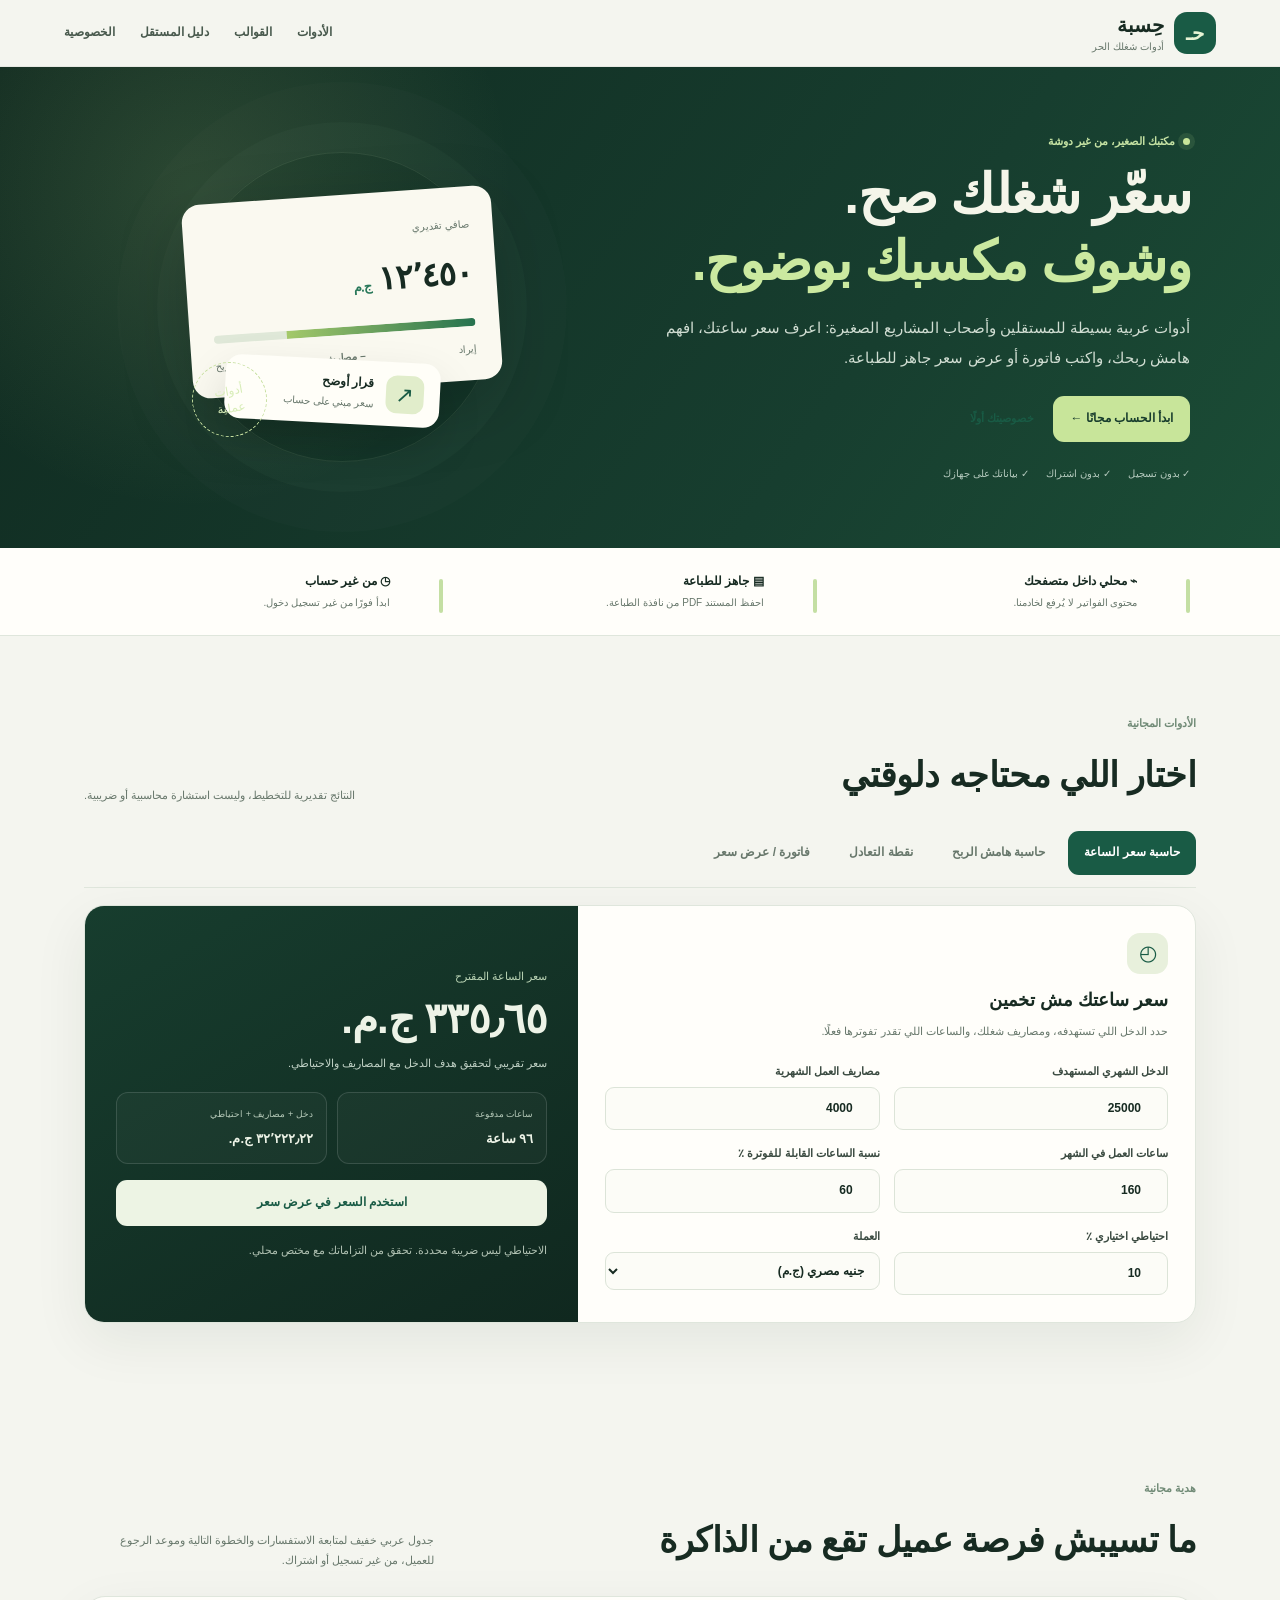
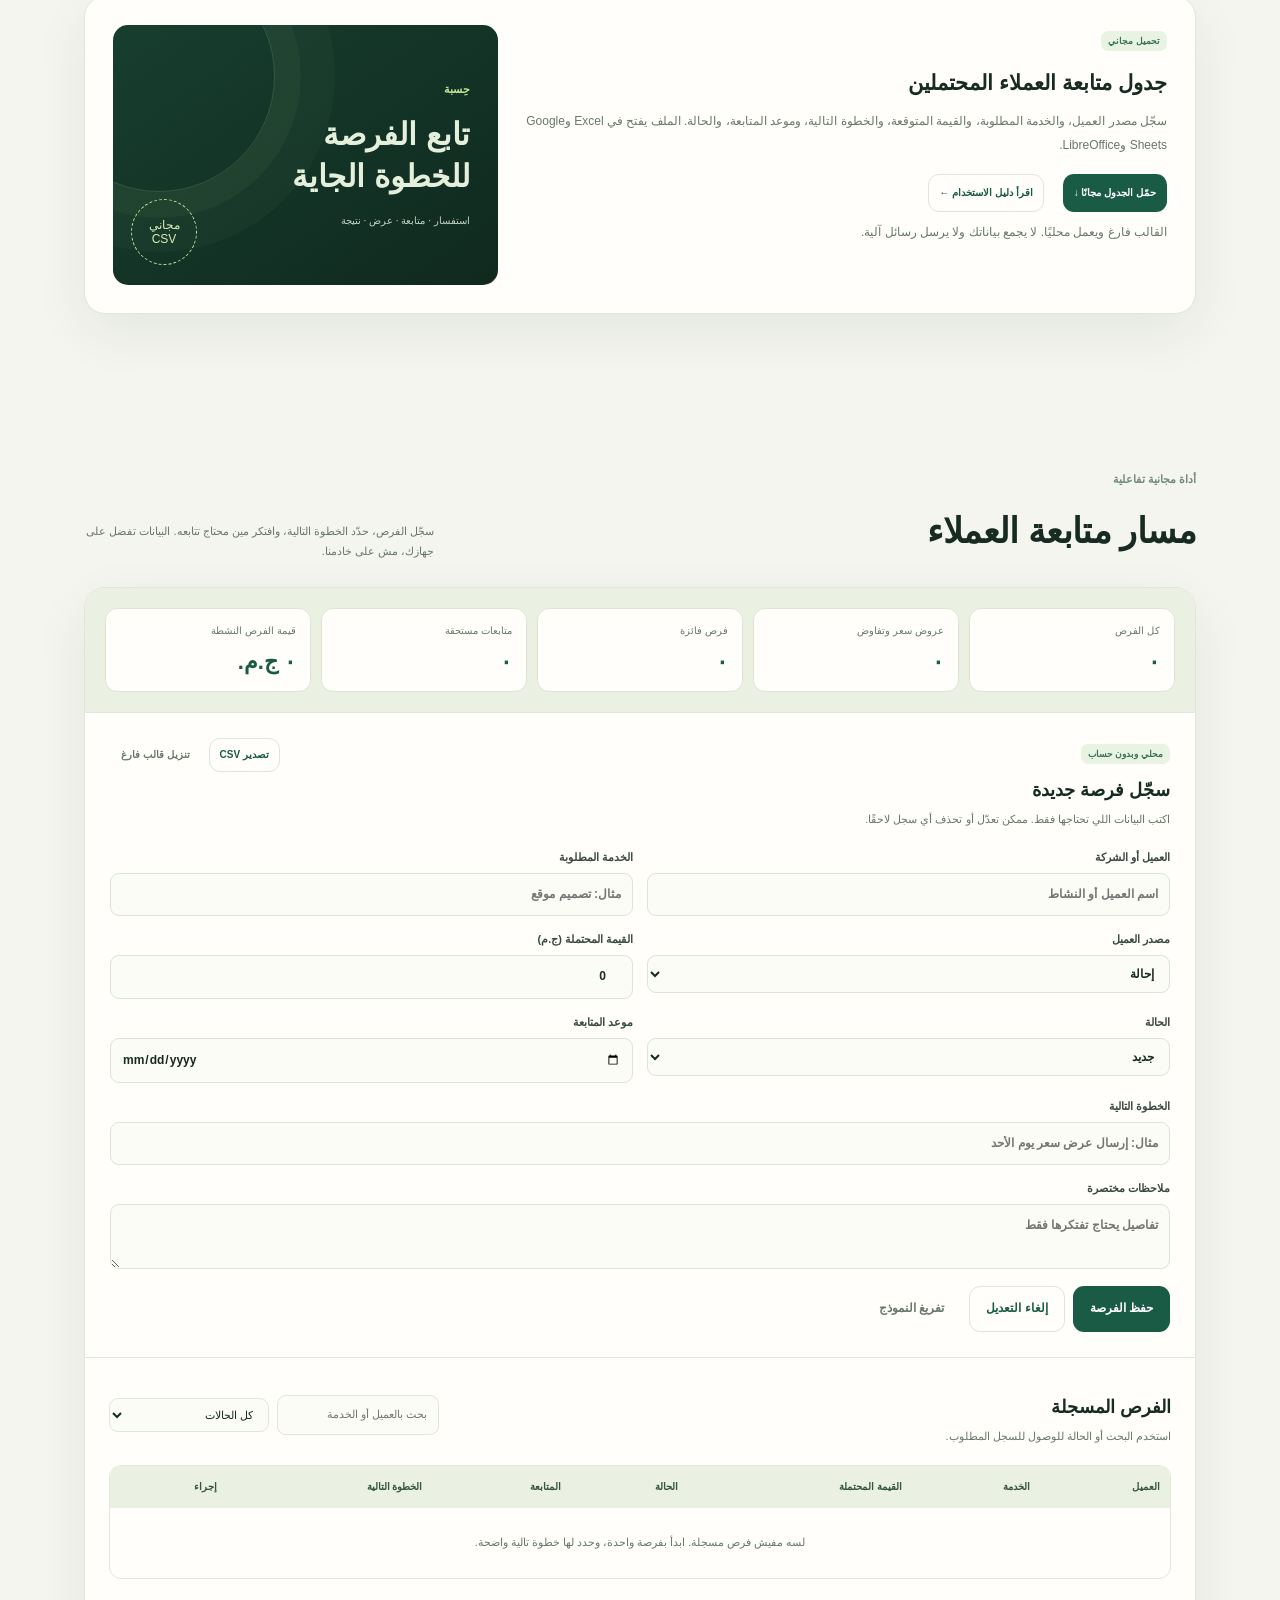
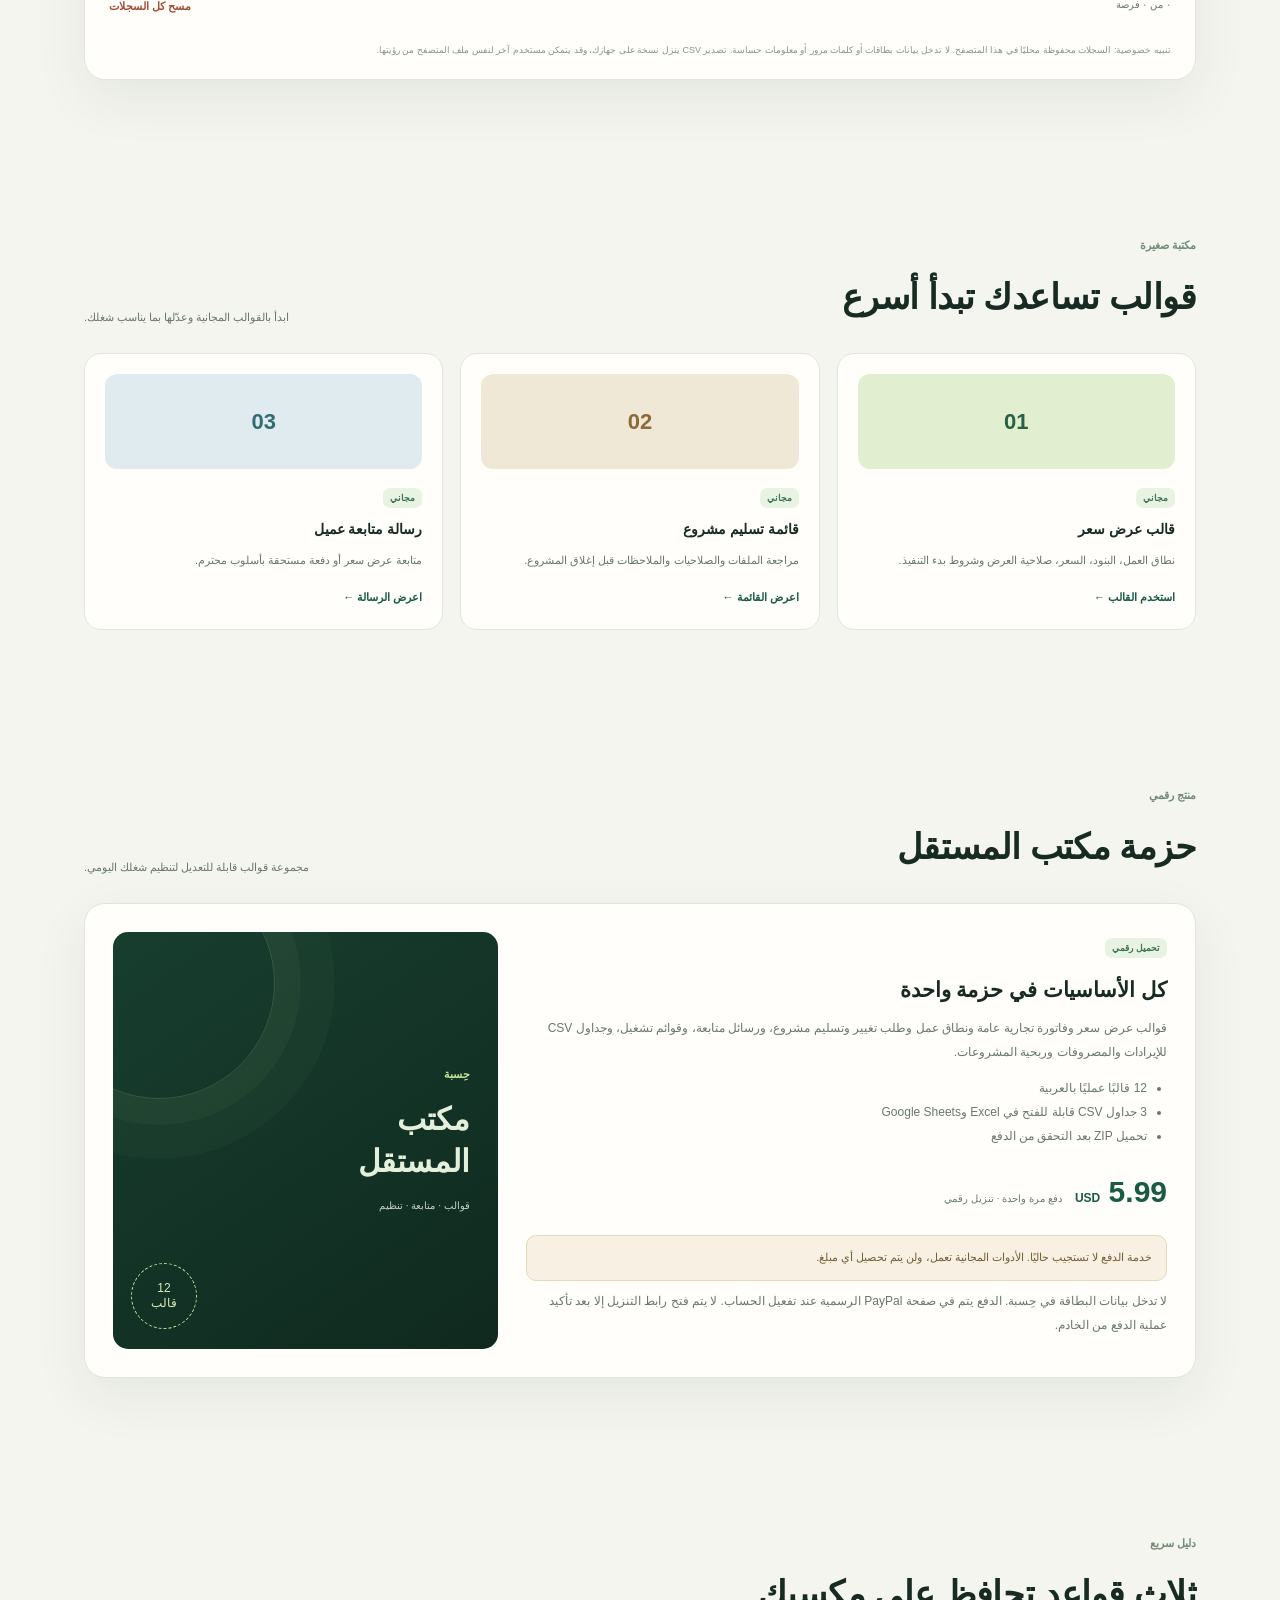
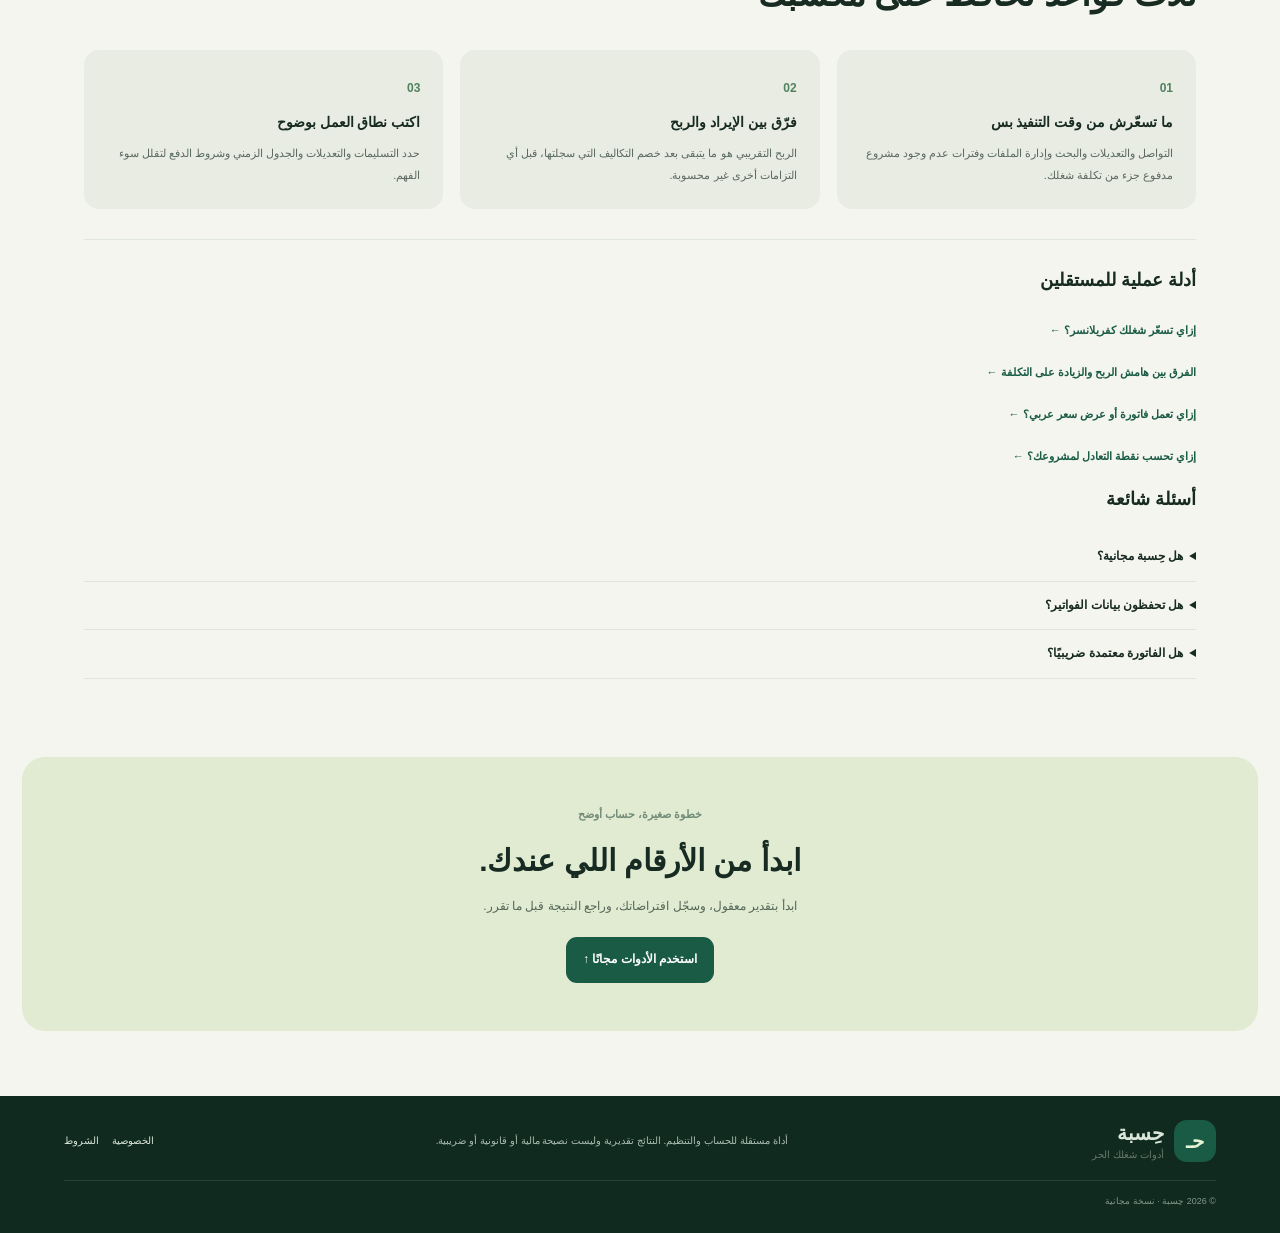
==== hesba/index.html @ 36a9d01b "Add visible cancel control for local lead tracker clear confirmation" ====
<!doctype html>
<html lang="ar" dir="rtl">
<head>
<meta charset="utf-8"><meta name="viewport" content="width=device-width,initial-scale=1">
<meta name="theme-color" content="#123b2c">
<title>حِسبة | أدوات مجانية للمستقلين وأصحاب المشاريع</title>
<meta name="description" content="احسب سعر ساعتك وهامش ربحك، وأنشئ فاتورة أو عرض سعر عربيًا قابلًا للطباعة PDF. أدوات مجانية تعمل داخل متصفحك.">
<meta name="keywords" content="حاسبة سعر المستقل, حساب سعر الساعة, إنشاء فاتورة عربية, نموذج عرض سعر, حساب هامش الربح, أدوات فريلانسر">
<link rel="canonical" href="https://hesba-income-tools.onrender.com/">
<link rel="stylesheet" href="style.css"><link rel="manifest" href="manifest.webmanifest">
<meta property="og:type" content="website"><meta property="og:title" content="حِسبة | أدوات المستقل الذكي">
<meta property="og:description" content="سعّر شغلك بوعي، احسب مكسبك، واطبع فاتورة عربية. مجانًا.">
<script type="application/ld+json">{"@context":"https://schema.org","@type":"WebApplication","name":"حِسبة","applicationCategory":"BusinessApplication","operatingSystem":"Any","inLanguage":"ar","offers":{"@type":"Offer","price":"0","priceCurrency":"EGP"}}</script>
</head>
<body>
<header class="bar"><a class="brand" href="#home"><span class="logo">حـ</span><span>حِسبة<small>أدوات شغلك الحر</small></span></a><nav><a href="#tools">الأدوات</a><a href="#templates">القوالب</a><a href="#guide">دليل المستقل</a><a href="privacy.html">الخصوصية</a></nav></header>
<main id="home">
<section class="hero"><div><p class="kicker light"><i></i> مكتبك الصغير، من غير دوشة</p><h1>سعّر شغلك صح.<br><span>وشوف مكسبك بوضوح.</span></h1><p class="lead">أدوات عربية بسيطة للمستقلين وأصحاب المشاريع الصغيرة: اعرف سعر ساعتك، افهم هامش ربحك، واكتب فاتورة أو عرض سعر جاهز للطباعة.</p><div class="actions"><a class="btn primary lime" href="#tools">ابدأ الحساب مجانًا ←</a><a class="under light-link" href="#privacy">خصوصيتك أولًا</a></div><div class="proof"><span>✓ بدون تسجيل</span><span>✓ بدون اشتراك</span><span>✓ بياناتك على جهازك</span></div></div><div class="visual" aria-hidden="true"><div class="orb"></div><div class="mock"><small>صافي تقديري</small><b>١٢٬٤٥٠ <em>ج.م</em></b><div class="progress"><i></i></div><div class="mock-foot"><span>إيراد</span><b>− مصاريف</b><span>ربح</span></div></div><div class="float"><span>↗</span><b>قرار أوضح<small>سعر مبني على حساب</small></b></div><div class="seal">أدوات<br>عملية</div></div></section>
<section class="strip" id="privacy"><div><b>⌁ محلي داخل متصفحك</b><small>محتوى الفواتير لا يُرفع لخادمنا.</small></div><div><b>▤ جاهز للطباعة</b><small>احفظ المستند PDF من نافذة الطباعة.</small></div><div><b>◷ من غير حساب</b><small>ابدأ فورًا من غير تسجيل دخول.</small></div></section>
<section class="section" id="tools"><div class="head"><div><p class="kicker">الأدوات المجانية</p><h2>اختار اللي محتاجه دلوقتي</h2></div><p class="muted">النتائج تقديرية للتخطيط، وليست استشارة محاسبية أو ضريبية.</p></div>
<div class="tabs" role="tablist"><button class="tab active" data-tab="pricing" aria-selected="true">حاسبة سعر الساعة</button><button class="tab" data-tab="profit" aria-selected="false">حاسبة هامش الربح</button><button class="tab" data-tab="breakEven" aria-selected="false">نقطة التعادل</button><button class="tab" data-tab="invoice" aria-selected="false">فاتورة / عرض سعر</button></div>
<div class="panel active" id="pricing"><div class="form"><div class="intro"><span class="icon">◴</span><h3>سعر ساعتك مش تخمين</h3><p>حدد الدخل اللي تستهدفه، ومصاريف شغلك، والساعات اللي تقدر تفوترها فعلًا.</p></div><div class="grid"><label>الدخل الشهري المستهدف<input id="target" type="number" min="0" step="100" value="25000"></label><label>مصاريف العمل الشهرية<input id="costs" type="number" min="0" step="100" value="4000"></label><label>ساعات العمل في الشهر<input id="hours" type="number" min="1" max="400" value="160"></label><label>نسبة الساعات القابلة للفوترة ٪<input id="billable" type="number" min="1" max="100" value="60"></label><label>احتياطي اختياري ٪<input id="reserve" type="number" min="0" max="90" value="10"></label><label>العملة<select id="currency"><option value="EGP">جنيه مصري (ج.م)</option><option value="USD">دولار ($)</option><option value="SAR">ريال سعودي (ر.س)</option><option value="AED">درهم إماراتي (د.إ)</option></select></label></div></div><aside class="result"><small>سعر الساعة المقترح</small><strong id="hourly">—</strong><p id="hourlyText">عدّل الأرقام للوصول لتقدير مناسب.</p><div class="metrics"><div><small>ساعات مدفوعة</small><b id="paidHours">—</b></div><div><small>دخل + مصاريف + احتياطي</small><b id="required">—</b></div></div><button class="btn lightbtn" id="usePrice">استخدم السعر في عرض سعر</button><small class="fine">الاحتياطي ليس ضريبة محددة. تحقق من التزاماتك مع مختص محلي.</small></aside></div>
<div class="panel" id="profit" hidden><div class="form"><div class="intro"><span class="icon">٪</span><h3>افهم هامش ربحك</h3><p>الحاسبة تفرّق بين هامش الربح من سعر البيع ونسبة الزيادة على التكلفة.</p></div><div class="grid"><label>تكلفة المنتج / الخدمة<input id="unitCost" type="number" min="0" value="500"></label><label>هامش الربح المستهدف ٪<input id="margin" type="number" min="0" max="95" value="30"></label><label>عدد الوحدات<input id="units" type="number" min="1" value="10"></label><label>مصاريف ثابتة للمشروع<input id="fixed" type="number" min="0" value="0"></label></div></div><aside class="result"><small>سعر البيع لكل وحدة</small><strong id="sellPrice">—</strong><p id="profitText">عدّل التكلفة والهامش.</p><div class="metrics"><div><small>إجمالي المبيعات</small><b id="sales">—</b></div><div><small>الربح التقديري</small><b id="profitTotal">—</b></div></div><small class="fine">لا تشمل النتيجة الرسوم أو الالتزامات التي لم تدخلها.</small></aside></div>
<div class="panel" id="breakEven" hidden><div class="form"><div class="intro"><span class="icon">⌁</span><h3>محتاج تبيع كام عشان تغطي مصاريفك؟</h3><p>احسب عدد الوحدات اللازمة لتغطية المصاريف الثابتة، وبعدها شوف عدد الوحدات المطلوب لهدف ربح تختاره.</p></div><div class="grid"><label>المصاريف الثابتة للفترة<input id="beFixed" type="number" min="0" step="10" value="12000"></label><label>سعر بيع الوحدة<input id="bePrice" type="number" min="0" step="1" value="500"></label><label>التكلفة المتغيرة للوحدة<input id="beVariable" type="number" min="0" step="1" value="220"></label><label>الربح المستهدف<input id="beTarget" type="number" min="0" step="100" value="5000"></label><label>العملة<select id="beCurrency"><option value="EGP">جنيه مصري</option><option value="USD">دولار</option><option value="SAR">ريال سعودي</option><option value="AED">درهم إماراتي</option></select></label></div></div><aside class="result"><small>وحدات نقطة التعادل</small><strong id="beUnits">—</strong><p id="beText">أدخل سعر بيع أكبر من التكلفة المتغيرة.</p><div class="metrics"><div><small>مبيعات عند التعادل</small><b id="beRevenue">—</b></div><div><small>وحدات لهدف الربح</small><b id="beTargetUnits">—</b></div></div><small class="fine">يفترض الحساب ثبات سعر البيع والتكلفة المتغيرة طوال الفترة. لا يشمل تغيّر الطلب أو رسومًا غير مدخلة.</small></aside></div>
<div class="panel invoice-panel" id="invoice" hidden><div class="invoice-layout"><div class="form"><div class="intro"><span class="icon">▤</span><h3>أنشئ مستندك في دقائق</h3><p>اكتب بياناتك وبنود الخدمة، ثم اطبع المستند أو احفظه PDF. البيانات تفضل في متصفحك.</p></div><div class="radio-row"><label><input type="radio" name="doctype" value="invoice" checked> فاتورة</label><label><input type="radio" name="doctype" value="quote"> عرض سعر</label></div><div class="grid"><label>اسم النشاط<input id="seller" maxlength="100" placeholder="مثال: أحمد للتصميم"></label><label>اسم العميل<input id="client" maxlength="100" placeholder="اسم العميل أو الشركة"></label><label>رقم المستند<input id="docNumber" maxlength="40"></label><label>العملة<select id="docCurrency"><option value="EGP">جنيه مصري</option><option value="USD">دولار</option><option value="SAR">ريال سعودي</option><option value="AED">درهم إماراتي</option></select></label><label>تاريخ الإصدار<input id="issueDate" type="date"></label><label>الاستحقاق / صلاحية العرض<input id="dueDate" type="date"></label><label class="span">ملاحظات وشروط الدفع<textarea id="note" maxlength="500" rows="2" placeholder="مثال: يبدأ التنفيذ بعد اعتماد العرض."></textarea></label></div><div class="linehead"><b>بنود المستند</b><button class="btn small outline" id="addLine">+ إضافة بند</button></div><div id="lines"></div><div class="grid two"><label>خصم ٪<input id="discount" type="number" min="0" max="100" value="0"></label><label>رسوم / ضريبة ٪<input id="fee" type="number" min="0" max="100" value="0"></label></div><div class="actions wrap"><button class="btn primary" id="print">طباعة / حفظ PDF</button><button class="btn outline" id="save">حفظ المسودة محليًا</button><button class="btn quiet" id="backup">تنزيل نسخة JSON</button></div><p class="fine">المسودات تحفظ على هذا الجهاز فقط. لا تستخدم جهازًا مشتركًا لبيانات حساسة.</p></div><div class="preview"><small class="preview-label">معاينة مباشرة</small><article id="paper" class="paper"></article><div class="linehead"><b>المسودات المحفوظة</b><button class="under danger" id="clearDrafts">مسح الكل</button></div><div id="drafts"></div></div></div></div>
</section>
<section class="section" id="free-tools"><div class="head"><div><p class="kicker">هدية مجانية</p><h2>ما تسيبش فرصة عميل تقع من الذاكرة</h2></div><p class="muted">جدول عربي خفيف لمتابعة الاستفسارات والخطوة التالية وموعد الرجوع للعميل، من غير تسجيل أو اشتراك.</p></div><div class="kit-card"><div class="kit-copy"><span class="tag">تحميل مجاني</span><h3>جدول متابعة العملاء المحتملين</h3><p>سجّل مصدر العميل، والخدمة المطلوبة، والقيمة المتوقعة، والخطوة التالية، وموعد المتابعة، والحالة. الملف يفتح في Excel وGoogle Sheets وLibreOffice.</p><div class="actions wrap"><a class="btn primary" href="free-client-pipeline.csv" download>حمّل الجدول مجانًا ↓</a><a class="btn outline" href="client-pipeline-guide.html">اقرأ دليل الاستخدام ←</a></div><p class="fine">القالب فارغ ويعمل محليًا. لا يجمع بياناتك ولا يرسل رسائل آلية.</p></div><div class="kit-art" aria-hidden="true"><span>حِسبة</span><b>تابع الفرصة<br>للخطوة الجاية</b><small>استفسار · متابعة · عرض · نتيجة</small><div class="kit-stamp">مجاني<br>CSV</div></div></div></section>
<section class="section" id="lead-manager"><div class="head"><div><p class="kicker">أداة مجانية تفاعلية</p><h2>مسار متابعة العملاء</h2></div><p class="muted">سجّل الفرص، حدّد الخطوة التالية، وافتكر مين محتاج تتابعه. البيانات تفضل على جهازك، مش على خادمنا.</p></div>
<div class="tracker-shell">
<div class="tracker-stats" aria-label="ملخص العملاء"><div><small>كل الفرص</small><b id="leadCount">0</b></div><div><small>عروض سعر وتفاوض</small><b id="quoteCount">0</b></div><div><small>فرص فائزة</small><b id="wonCount">0</b></div><div><small>متابعات مستحقة</small><b id="dueCount">0</b></div><div><small>قيمة الفرص النشطة</small><b id="pipelineValue">0 ج.م</b></div></div>
<div class="tracker-editor"><div class="tracker-editor-head"><div><span class="tag">محلي وبدون حساب</span><h3 id="leadFormTitle">سجّل فرصة جديدة</h3><p>اكتب البيانات اللي تحتاجها فقط. ممكن تعدّل أو تحذف أي سجل لاحقًا.</p></div><div class="tracker-actions"><button class="btn small outline" id="exportLeads" type="button">تصدير CSV</button><a class="btn small quiet" href="free-client-pipeline.csv" download>تنزيل قالب فارغ</a></div></div>
<form id="leadForm"><div class="grid"><label>العميل أو الشركة <input id="leadCompany" maxlength="100" required placeholder="اسم العميل أو النشاط"></label><label>الخدمة المطلوبة <input id="leadService" maxlength="140" placeholder="مثال: تصميم موقع"></label><label>مصدر العميل <select id="leadSource"><option value="referral">إحالة</option><option value="search">بحث على الإنترنت</option><option value="website">موقع حِسبة أو موقعك</option><option value="platform">منصة عمل حر</option><option value="social">وسائل اجتماعية</option><option value="past">عميل سابق</option><option value="other">أخرى</option></select></label><label>القيمة المحتملة (ج.م) <input id="leadValue" type="number" min="0" step="0.01" value="0"></label><label>الحالة <select id="leadStatus"><option value="new">جديد</option><option value="contacted">تم التواصل</option><option value="quote">عرض سعر</option><option value="negotiation">تفاوض</option><option value="won">فاز</option><option value="lost">خسر</option><option value="paused">مؤجل</option></select></label><label>موعد المتابعة <input id="leadFollowUp" type="date"></label><label class="span">الخطوة التالية <input id="leadNextStep" maxlength="180" placeholder="مثال: إرسال عرض سعر يوم الأحد"></label><label class="span">ملاحظات مختصرة <textarea id="leadNotes" maxlength="800" rows="2" placeholder="تفاصيل يحتاج تفتكرها فقط"></textarea></label></div><div class="tracker-form-actions"><button class="btn primary" id="saveLead" type="submit">حفظ الفرصة</button><button class="btn outline" id="cancelLeadEdit" type="button" hidden>إلغاء التعديل</button><button class="btn quiet" id="resetLeadForm" type="button">تفريغ النموذج</button><span id="leadSaveStatus" role="status" aria-live="polite"></span></div></form></div>
<div class="tracker-list"><div class="tracker-list-head"><div><h3>الفرص المسجلة</h3><p>استخدم البحث أو الحالة للوصول للسجل المطلوب.</p></div><div class="tracker-filters"><input id="leadSearch" type="search" placeholder="بحث بالعميل أو الخدمة" aria-label="بحث بالعميل أو الخدمة"><select id="leadStatusFilter" aria-label="تصفية حسب الحالة"><option value="all">كل الحالات</option><option value="new">جديد</option><option value="contacted">تم التواصل</option><option value="quote">عرض سعر</option><option value="negotiation">تفاوض</option><option value="won">فاز</option><option value="lost">خسر</option><option value="paused">مؤجل</option></select></div></div><div class="tracker-table-wrap"><table class="tracker-table"><thead><tr><th>العميل</th><th>الخدمة</th><th>القيمة المحتملة</th><th>الحالة</th><th>المتابعة</th><th>الخطوة التالية</th><th>إجراء</th></tr></thead><tbody id="leadsTableBody"></tbody></table><div id="leadsEmpty" class="tracker-empty">لسه مفيش فرص مسجلة. ابدأ بفرصة واحدة، وحدد لها خطوة تالية واضحة.</div></div><div class="tracker-list-foot"><small id="leadRowsCount">0 فرص</small><span class="tracker-clear-actions"><button class="under danger" id="clearLeads" type="button">مسح كل السجلات</button><button class="under" id="cancelClearLeads" type="button" hidden>إلغاء</button></span></div></div>
<p class="fine tracker-privacy-note">تنبيه خصوصية: السجلات محفوظة محليًا في هذا المتصفح. لا تدخل بيانات بطاقات أو كلمات مرور أو معلومات حساسة. تصدير CSV ينزل نسخة على جهازك، وقد يتمكن مستخدم آخر لنفس ملف المتصفح من رؤيتها.</p>
</div></section>
<section class="section" id="templates"><div class="head"><div><p class="kicker">مكتبة صغيرة</p><h2>قوالب تساعدك تبدأ أسرع</h2></div><p class="muted">ابدأ بالقوالب المجانية وعدّلها بما يناسب شغلك.</p></div><div class="cards"><article><span class="art green">01</span><span class="tag">مجاني</span><h3>قالب عرض سعر</h3><p>نطاق العمل، البنود، السعر، صلاحية العرض وشروط بدء التنفيذ.</p><button class="under template" data-template="quote">استخدم القالب ←</button></article><article><span class="art sand">02</span><span class="tag">مجاني</span><h3>قائمة تسليم مشروع</h3><p>مراجعة الملفات والصلاحيات والملاحظات قبل إغلاق المشروع.</p><button class="under template" data-template="handover">اعرض القائمة ←</button></article><article><span class="art blue">03</span><span class="tag">مجاني</span><h3>رسالة متابعة عميل</h3><p>متابعة عرض سعر أو دفعة مستحقة بأسلوب محترم.</p><button class="under template" data-template="followup">اعرض الرسالة ←</button></article></div><div id="templateBox" class="templatebox" hidden><div class="linehead"><h3 id="templateTitle"></h3><button class="btn small outline" id="copyTemplate">نسخ النص</button></div><pre id="templateText"></pre><small id="copyStatus" aria-live="polite"></small></div></section>
<section class="section" id="pro-kit"><div class="head"><div><p class="kicker">منتج رقمي</p><h2>حزمة مكتب المستقل</h2></div><p class="muted">مجموعة قوالب قابلة للتعديل لتنظيم شغلك اليومي.</p></div><div class="kit-card"><div class="kit-copy"><span class="tag">تحميل رقمي</span><h3>كل الأساسيات في حزمة واحدة</h3><p>قوالب عرض سعر وفاتورة تجارية عامة ونطاق عمل وطلب تغيير وتسليم مشروع، ورسائل متابعة، وقوائم تشغيل، وجداول CSV للإيرادات والمصروفات وربحية المشروعات.</p><ul><li>12 قالبًا عمليًا بالعربية</li><li>3 جداول CSV قابلة للفتح في Excel وGoogle Sheets</li><li>تحميل ZIP بعد التحقق من الدفع</li></ul><div class="price-row"><strong>5.99 <small>USD</small></strong><span>دفع مرة واحدة · تنزيل رقمي</span></div><div id="checkoutStatus" class="notice-box" role="status">جارٍ التحقق من جاهزية الدفع الآمن…</div><div id="paypalButtons"></div><div id="downloadArea" hidden><a id="downloadLink" class="btn primary" hidden>تنزيل الحزمة</a></div><p class="fine">لا تدخل بيانات البطاقة في حِسبة. الدفع يتم في صفحة PayPal الرسمية عند تفعيل الحساب. لا يتم فتح رابط التنزيل إلا بعد تأكيد عملية الدفع من الخادم.</p></div><div class="kit-art" aria-hidden="true"><span>حِسبة</span><b>مكتب<br>المستقل</b><small>قوالب · متابعة · تنظيم</small><div class="kit-stamp">12<br>قالب</div></div></div></section>
<section class="section guide" id="guide"><div class="head"><div><p class="kicker">دليل سريع</p><h2>ثلاث قواعد تحافظ على مكسبك</h2></div></div><div class="guides"><article><b>01</b><h3>ما تسعّرش من وقت التنفيذ بس</h3><p>التواصل والتعديلات والبحث وإدارة الملفات وفترات عدم وجود مشروع مدفوع جزء من تكلفة شغلك.</p></article><article><b>02</b><h3>فرّق بين الإيراد والربح</h3><p>الربح التقريبي هو ما يتبقى بعد خصم التكاليف التي سجلتها، قبل أي التزامات أخرى غير محسوبة.</p></article><article><b>03</b><h3>اكتب نطاق العمل بوضوح</h3><p>حدد التسليمات والتعديلات والجدول الزمني وشروط الدفع لتقلل سوء الفهم.</p></article></div><div class="faq"><h3>أدلة عملية للمستقلين</h3><p><a class="under" href="pricing-guide.html">إزاي تسعّر شغلك كفريلانسر؟ ←</a></p><p><a class="under" href="profit-guide.html">الفرق بين هامش الربح والزيادة على التكلفة ←</a></p><p><a class="under" href="invoice-guide.html">إزاي تعمل فاتورة أو عرض سعر عربي؟ ←</a></p><p><a class="under" href="break-even-guide.html">إزاي تحسب نقطة التعادل لمشروعك؟ ←</a></p><h3>أسئلة شائعة</h3><details><summary>هل حِسبة مجانية؟</summary><p>الأدوات الأساسية مجانية ولا تحتاج حسابًا.</p></details><details><summary>هل تحفظون بيانات الفواتير؟</summary><p>لا يرسل التطبيق محتوى الفواتير إلى خادم حِسبة. المسودات الاختيارية تُحفظ محليًا بمتصفحك.</p></details><details><summary>هل الفاتورة معتمدة ضريبيًا؟</summary><p>لا. هذا مستند تجاري عام للطباعة، وليس برنامج فوترة ضريبية معتمدًا. راجع المتطلبات الرسمية في بلدك.</p></details></div></section>
<section class="end"><p class="kicker">خطوة صغيرة، حساب أوضح</p><h2>ابدأ من الأرقام اللي عندك.</h2><p>ابدأ بتقدير معقول، وسجّل افتراضاتك، وراجع النتيجة قبل ما تقرر.</p><a class="btn primary" href="#tools">استخدم الأدوات مجانًا ↑</a></section>
</main>
<footer><div class="brand"><span class="logo">حـ</span><span>حِسبة<small>أدوات شغلك الحر</small></span></div><p>أداة مستقلة للحساب والتنظيم. النتائج تقديرية وليست نصيحة مالية أو قانونية أو ضريبية.</p><div><a href="privacy.html">الخصوصية</a><a href="terms.html">الشروط</a></div><small>© <span id="year"></span> حِسبة · نسخة مجانية</small></footer><div class="toast" id="toast" role="status" aria-live="polite"></div><script src="app.js" defer></script><script src="leads.js" defer></script><script src="checkout.js" defer></script>
</body></html>
---- hesba/style.css ----
:root{--bg:#f4f5ef;--surface:#fffefa;--ink:#172b22;--muted:#68786c;--green:#195b45;--green2:#28785a;--lime:#c8e59a;--line:#dfe6dc;--shadow:0 18px 55px #132e2312}*{box-sizing:border-box}html{scroll-behavior:smooth;scroll-padding-top:78px}body{margin:0;background:var(--bg);color:var(--ink);font:15px/1.8 Tahoma,Arial,sans-serif}a{color:inherit;text-decoration:none}button,input,select,textarea{font:inherit}button{cursor:pointer}.bar{position:sticky;top:0;z-index:10;display:flex;align-items:center;justify-content:space-between;gap:20px;padding:12px max(5vw,20px);background:#f4f5eff2;backdrop-filter:blur(15px);border-bottom:1px solid #172b2210}.brand{display:flex;align-items:center;gap:10px;font-size:20px;font-weight:900;line-height:1.1}.brand small{display:block;color:var(--muted);font-size:10px;font-weight:500;margin-top:5px}.logo{display:grid;place-items:center;width:42px;height:42px;border-radius:13px;background:var(--green);color:#e6f4d5}.bar nav{display:flex;gap:25px;color:#48594d;font-size:12px;font-weight:800}.bar nav a:hover,footer a:hover,.under:hover{color:var(--green2)}.btn{display:inline-flex;justify-content:center;align-items:center;gap:10px;border:1px solid transparent;border-radius:11px;padding:11px 16px;font-size:12px;font-weight:900;transition:.16s}.btn:hover{transform:translateY(-1px)}.primary{background:var(--green);color:white}.primary:hover{background:#104832}.lime{background:var(--lime);color:#183d2d}.outline{background:transparent;border-color:var(--line);color:var(--green)}.quiet{background:transparent;color:var(--muted)}.small{padding:7px 10px;font-size:10px}.hero{display:grid;grid-template-columns:1.05fr .95fr;gap:40px;align-items:center;min-height:480px;padding:65px max(7vw,24px);overflow:hidden;background:radial-gradient(circle at 15% 25%,#c1db8825,transparent 28%),linear-gradient(125deg,#102a20,#173e2f 66%,#1b4d36);color:#f4f5e9}.kicker{font-size:11px;color:#718b77;font-weight:900;margin:0 0 9px}.kicker.light{color:#c6e3a4;display:flex;align-items:center;gap:8px}.kicker i{width:7px;height:7px;border-radius:50%;background:var(--lime);box-shadow:0 0 0 5px #c8e59a1b}h1,h2,h3,p{margin-top:0}h1{font-size:clamp(36px,4.2vw,56px);line-height:1.25;letter-spacing:-1.3px;margin-bottom:18px}h1 span{color:#cbe9a0}.lead{max-width:530px;color:#d0ddd2;font-size:15px;line-height:2;margin-bottom:23px}.actions{display:flex;align-items:center;gap:19px;flex-wrap:wrap}.light-link{color:#e3eee4}.under{border:0;padding:0;background:transparent;color:var(--green);font-size:11px;font-weight:900}.proof{display:flex;gap:17px;flex-wrap:wrap;margin-top:23px;color:#b5cabe;font-size:10px}.visual{position:relative;display:grid;place-items:center;min-height:300px}.orb{position:absolute;width:310px;height:310px;border:1px solid #d9ecc31a;border-radius:50%;box-shadow:0 0 0 30px #d9ecc306,0 0 0 70px #d9ecc303}.mock{position:absolute;top:38px;right:calc(50% - 155px);width:min(310px,80vw);padding:22px 24px;border-radius:18px;background:#faf9f0;color:var(--ink);box-shadow:0 22px 70px #0003;transform:rotate(-4deg)}.mock small{font-size:10px;color:var(--muted)}.mock>b{display:block;font-size:33px;letter-spacing:-1px;margin:8px 0 16px}.mock em{font-size:13px;font-style:normal;color:var(--green2)}.progress{height:8px;background:#dfe8d8;border-radius:20px;overflow:hidden}.progress i{display:block;width:72%;height:100%;background:linear-gradient(90deg,#a4c96a,#26724f)}.mock-foot{display:flex;justify-content:space-between;color:var(--muted);font-size:10px;margin-top:14px}.float{position:absolute;top:202px;right:calc(50% - 98px);display:flex;align-items:center;gap:12px;padding:12px 16px;width:215px;border-radius:16px;background:#fffef8;box-shadow:0 20px 45px #0002;transform:rotate(3deg);color:var(--ink)}.float>span{display:grid;place-items:center;width:38px;height:38px;background:#e1edcb;border-radius:11px;color:var(--green);font-size:22px}.float b{font-size:12px}.float small{display:block;font-size:10px;color:var(--muted);font-weight:500}.seal{position:absolute;left:calc(50% - 150px);top:205px;display:grid;place-items:center;text-align:center;width:75px;height:75px;border:1px dashed #c6df9f;border-radius:50%;color:#d8edb8;font-size:12px;line-height:1.35;transform:rotate(-10deg)}.strip{display:grid;grid-template-columns:repeat(3,1fr);gap:20px;background:var(--surface);padding:23px max(7vw,24px);border-bottom:1px solid var(--line)}.strip>div{display:flex;flex-direction:column;align-items:flex-start;gap:2px;padding-right:15%;position:relative}.strip>div:before{content:"";position:absolute;right:0;top:8px;width:4px;height:34px;border-radius:5px;background:#c4dfa3}.strip b{font-size:12px}.strip small{font-size:10px;color:var(--muted)}.section{max-width:1160px;margin:auto;padding:78px 24px}.head{display:flex;align-items:end;justify-content:space-between;gap:22px;margin-bottom:25px}.head h2{font-size:clamp(26px,3vw,35px);margin:0;letter-spacing:-.6px}.muted{color:var(--muted);font-size:11px;max-width:350px;margin:0}.tabs{display:flex;gap:7px;overflow:auto;padding-bottom:12px;border-bottom:1px solid var(--line);margin-bottom:17px}.tab{padding:10px 15px;border:1px solid transparent;border-radius:11px;background:transparent;white-space:nowrap;color:var(--muted);font-size:12px;font-weight:900}.tab.active{background:var(--green);color:white}.panel{display:none;grid-template-columns:1fr .8fr;overflow:hidden;border:1px solid var(--line);border-radius:20px;background:var(--surface);box-shadow:var(--shadow)}.panel.active{display:grid}.form{padding:27px}.intro{margin-bottom:20px}.icon{display:grid;place-items:center;width:41px;height:41px;border-radius:13px;background:#e8f0dc;color:var(--green);font-size:21px}.intro h3{font-size:18px;margin:10px 0 6px}.intro p{font-size:11px;color:var(--muted);margin-bottom:0}.grid{display:grid;grid-template-columns:repeat(2,minmax(0,1fr));gap:14px}.grid label{display:flex;flex-direction:column;gap:5px;font-size:11px;font-weight:800;color:#3a4a40;min-width:0}.grid input,.grid select,.grid textarea,#lines input{width:100%;min-width:0;background:#fcfcf7;border:1px solid #dce4d8;border-radius:9px;padding:10px 11px;font-size:12px;color:var(--ink);outline:none}.grid input:focus,.grid select:focus,.grid textarea:focus,#lines input:focus{border-color:#72a58d;box-shadow:0 0 0 3px #28785a14}.grid input[type=number]{direction:ltr;text-align:right}.result{display:flex;flex-direction:column;justify-content:center;padding:31px;background:linear-gradient(150deg,#173d2e,#10281f);color:#edf3e7}.result>small{font-size:11px;color:#b8d2b3}.result>strong{font-size:clamp(31px,3.4vw,42px);line-height:1.5;letter-spacing:-1px;overflow-wrap:anywhere}.result>p{font-size:11px;color:#c0d1c5;margin:4px 0 18px}.metrics{display:grid;grid-template-columns:1fr 1fr;gap:10px}.metrics>div{padding:13px;border:1px solid #ffffff22;border-radius:12px;background:#ffffff08}.metrics small,.metrics b{display:block}.metrics small{font-size:9px;color:#b5c9b8}.metrics b{font-size:13px;margin-top:5px;overflow-wrap:anywhere}.lightbtn{background:#edf4e4;color:var(--green);margin:16px 0 7px}.fine{font-size:9px;line-height:1.8;color:#85978b;display:block;margin-top:8px}.result .fine{color:#b1c2b3}.invoice-panel.active{display:block}.invoice-layout{display:grid;grid-template-columns:1.05fr .95fr}.invoice-layout>.form{border-left:1px solid var(--line)}.preview{padding:24px;background:#f1f3eb}.radio-row{display:flex;gap:14px;margin:0 0 15px}.radio-row label{border:1px solid var(--line);border-radius:9px;padding:7px 11px;font-size:11px;cursor:pointer}.radio-row input{accent-color:var(--green)}.span{grid-column:1/-1}.linehead{display:flex;align-items:center;justify-content:space-between;gap:10px;margin:18px 0 10px;font-size:12px}.grid.two{margin-top:15px}.line-row{display:grid;grid-template-columns:minmax(100px,1fr) 53px 82px 27px;gap:5px;margin:7px 0}.line-row input{padding:8px 5px;font-size:10px}.remove{border:0;border-radius:7px;background:#fbece7;color:#a24f37;font-weight:900}.wrap{margin-top:17px}.wrap .btn{padding:9px 10px;font-size:10px}.preview-label{font-size:10px;color:var(--muted);font-weight:800}.paper{margin-top:9px;background:#fff;color:#202820;min-height:340px;padding:24px 21px;border-radius:8px;box-shadow:0 7px 25px #1d30230f;font-size:10px}.paper-header{display:flex;justify-content:space-between;gap:9px;border-bottom:2px solid #245940;padding-bottom:15px}.paper .seller-name{font-size:15px;font-weight:900;color:#245940}.paper .doc-title{font-size:17px;font-weight:900}.paper small{font-size:9px;color:#6a766d}.paper-parties{display:grid;grid-template-columns:1fr 1fr;gap:10px;margin:17px 0}.paper-parties b,.paper-parties small{display:block}.paper-table{width:100%;border-collapse:collapse;margin-top:13px}.paper-table th,.paper-table td{text-align:right;padding:7px 3px;border-bottom:1px solid #e5eae2}.paper-table th{background:#f1f5ec;color:#44624d;font-size:9px}.paper-table td{font-size:9px}.paper-table .n{text-align:left;direction:ltr}.summary{width:min(220px,100%);margin:14px 0 0 auto}.summary div{display:flex;justify-content:space-between;gap:8px;padding:4px 0}.summary .grand{border-top:1px solid #cbd9ca;margin-top:5px;padding-top:9px;font-weight:900;font-size:12px;color:#245940}.paper-note{white-space:pre-wrap;margin-top:18px;padding-top:10px;border-top:1px dashed #d9e1d5}.paper-footer{font-size:8px;color:#839086;margin-top:22px}.draft-row{display:flex;justify-content:space-between;align-items:center;gap:9px;padding:8px 10px;margin:6px 0;background:#fff;border:1px solid var(--line);border-radius:8px;font-size:10px}.draft-row button{border:0;background:none;color:var(--green);font-size:10px;font-weight:900}.draft-row .del{color:#a24f37}.draft-sub{display:block;color:var(--muted);font-size:9px}.cards{display:grid;grid-template-columns:repeat(3,1fr);gap:17px}.cards article{padding:20px;background:var(--surface);border:1px solid var(--line);border-radius:17px}.art{display:grid;place-items:center;height:95px;border-radius:12px;font-size:22px;font-weight:900;margin-bottom:13px}.green{background:#e2eed0;color:#2a6045}.sand{background:#f0e8d7;color:#8b6a36}.blue{background:#dfebee;color:#326c75}.tag{display:inline-block;padding:2px 7px;border-radius:7px;background:#e9f3e4;color:#3a7554;font-size:9px;font-weight:900}.cards h3{font-size:14px;margin:8px 0}.cards p{font-size:11px;color:var(--muted);line-height:1.9}.templatebox{margin-top:18px;padding:20px;border:1px solid var(--line);border-radius:15px;background:var(--surface)}.templatebox pre{background:#f6f6f0;border-radius:10px;padding:15px;white-space:pre-wrap;font:12px/2 Tahoma,Arial,sans-serif}.guides{display:grid;grid-template-columns:repeat(3,1fr);gap:17px}.guides article{padding:23px;border-radius:15px;background:#e9ece2}.guides article>b{font-size:12px;color:#51825f}.guides h3{font-size:14px;margin:10px 0 7px}.guides p{font-size:11px;color:#5b6a5f;line-height:2;margin:0}.faq{border-top:1px solid var(--line);padding-top:24px;margin-top:30px}.faq h3{font-size:18px}.faq details{padding:13px 0;border-bottom:1px solid var(--line)}.faq summary{font-size:12px;font-weight:900;cursor:pointer}.faq details p{font-size:11px;color:var(--muted);margin:8px 0}.end{margin:0 22px 65px;padding:48px 20px;text-align:center;background:#e0ebd2;border-radius:23px}.end h2{font-size:30px;margin-bottom:8px}.end p:not(.kicker){max-width:580px;margin:0 auto 20px;color:#546657;font-size:12px}.end .kicker{justify-content:center}footer{display:grid;grid-template-columns:1fr 1.5fr auto;align-items:center;gap:18px;padding:24px max(5vw,22px);background:#102a20;color:#dbe6da}footer p{font-size:10px;color:#a9bcb0;margin:0}footer>div:last-of-type{display:flex;gap:13px;font-size:10px}footer>small{grid-column:1/-1;padding-top:12px;border-top:1px solid #ffffff1a;color:#819789;font-size:9px}.toast{position:fixed;right:20px;bottom:20px;z-index:90;max-width:calc(100vw - 40px);padding:11px 16px;background:#173d2e;color:white;border-radius:11px;box-shadow:var(--shadow);font-size:11px;opacity:0;transform:translateY(8px);pointer-events:none;transition:.2s}.toast.show{opacity:1;transform:none}.danger{color:#a24f37}@media(max-width:900px){.hero{grid-template-columns:1.1fr .9fr;gap:10px}.mock{width:280px;right:calc(50% - 140px)}.float{right:calc(50% - 80px)}.panel:not(.invoice-panel){grid-template-columns:1fr}.result{padding:24px}.invoice-layout{grid-template-columns:1fr}.invoice-layout>.form{border-left:0;border-bottom:1px solid var(--line)}}@media(max-width:700px){.bar{padding:10px 16px}.bar nav{display:none}.hero{grid-template-columns:1fr;padding:42px 22px 20px}.hero h1{font-size:38px}.lead{font-size:13px}.visual{min-height:270px}.mock{top:25px}.float{top:185px}.seal{top:194px}.strip{grid-template-columns:1fr;gap:12px;padding:20px 24px}.strip>div{padding-right:15px}.section{padding:56px 15px}.head{display:block}.head .muted{margin-top:10px}.form,.preview{padding:20px 15px}.cards,.guides{grid-template-columns:1fr}.art{height:75px}.end{margin:0 15px 40px;padding:35px 17px}.end h2{font-size:25px}footer{grid-template-columns:1fr;gap:10px;padding:22px}footer>small{grid-column:auto}.line-row{grid-template-columns:minmax(70px,1fr) 43px 70px 25px;gap:4px}}@media(max-width:370px){.grid{grid-template-columns:1fr}.hero h1{font-size:32px}.proof{gap:8px}.line-row{grid-template-columns:minmax(60px,1fr) 40px 62px 23px}}@media print{body{background:#fff!important}.bar,body>main>section:not(#tools),footer,.tabs,.form,.result,.preview-label,.draft-row,.preview>.linehead,#drafts,.intro,.radio-row,.actions,.fine,.linehead,.grid,.faq,.toast{display:none!important}.section#tools{padding:0;margin:0;max-width:none}.panel.invoice-panel.active{display:block!important;border:0;box-shadow:none}.invoice-layout{display:block}.preview{display:block!important;padding:0;background:white}.paper{display:block!important;box-shadow:none;border-radius:0;padding:4mm 5mm;min-height:0}@page{size:A4;margin:12mm}}
.kit-card{display:grid;grid-template-columns:1.25fr .75fr;gap:28px;align-items:stretch;overflow:hidden;padding:28px;border:1px solid var(--line);border-radius:21px;background:var(--surface);box-shadow:var(--shadow)}.kit-copy{min-width:0}.kit-copy h3{font-size:21px;margin:12px 0 7px}.kit-copy p,.kit-copy li{font-size:12px;color:var(--muted);line-height:2}.kit-copy ul{padding-right:20px;margin:8px 0 17px}.price-row{display:flex;align-items:baseline;gap:13px;flex-wrap:wrap;margin:16px 0}.price-row>strong{font-size:30px;color:var(--green)}.price-row>strong small{font-size:12px}.price-row>span{font-size:10px;color:var(--muted)}.notice-box{padding:12px 14px;border:1px solid #e5d8b9;background:#f7f0e3;color:#755d34;border-radius:10px;font-size:11px;line-height:1.8}.kit-art{position:relative;display:flex;flex-direction:column;justify-content:center;align-items:flex-start;min-height:260px;padding:28px;border-radius:15px;background:linear-gradient(145deg,#173e2f,#10291f);color:#e4efdc;overflow:hidden}.kit-art:before{content:"";position:absolute;width:230px;height:230px;border:1px solid #c8e59a2e;border-radius:50%;left:-70px;top:-65px;box-shadow:0 0 0 26px #c8e59a0a,0 0 0 60px #c8e59a07}.kit-art>span{position:relative;font-size:11px;color:#c8e59a;font-weight:900}.kit-art>b{position:relative;font-size:31px;line-height:1.35;margin:14px 0}.kit-art>small{position:relative;font-size:10px;color:#c1d2c3}.kit-stamp{position:absolute;left:18px;bottom:20px;display:grid;place-items:center;text-align:center;width:66px;height:66px;border:1px dashed #c8e59a;border-radius:50%;color:#d9edb8;font-size:12px;line-height:1.2}.guide-article{max-width:840px;line-height:2}.guide-article h2{font-size:23px;margin-top:31px}.guide-article p,.guide-article li{font-size:14px;color:#4f6054}.guide-article .article-lead{font-size:17px;color:#355343;background:#e8eedf;border-right:4px solid #87ab66;border-radius:9px;padding:16px 19px}.formula{padding:15px 18px;margin:12px 0;background:#173d2e;color:#e7f1e3;border-radius:11px;font-size:15px;font-weight:900;text-align:center;direction:rtl}.guide-article details{border-bottom:1px solid var(--line);padding:12px 0}.guide-article summary{font-weight:900;cursor:pointer}.guide-article details p{font-size:12px}
@media(max-width:700px){.kit-card{grid-template-columns:1fr;padding:18px}.kit-art{min-height:210px}.kit-art>b{font-size:27px}.kit-stamp{left:16px;bottom:16px}.guide-article h2{font-size:20px}.guide-article .article-lead{font-size:14px}}

.tracker-shell{overflow:hidden;border:1px solid var(--line);border-radius:21px;background:var(--surface);box-shadow:var(--shadow)}.tracker-stats{display:grid;grid-template-columns:repeat(5,minmax(0,1fr));gap:10px;padding:20px;background:#eaf0e2;border-bottom:1px solid var(--line)}.tracker-stats>div{min-width:0;padding:13px 14px;background:#fffefa;border:1px solid #dbe5d4;border-radius:12px}.tracker-stats small,.tracker-stats b{display:block}.tracker-stats small{font-size:10px;color:var(--muted)}.tracker-stats b{font-size:clamp(15px,1.8vw,22px);line-height:1.5;margin-top:5px;overflow-wrap:anywhere;color:var(--green)}.tracker-editor{padding:25px;border-bottom:1px solid var(--line)}.tracker-editor-head,.tracker-list-head{display:flex;align-items:start;justify-content:space-between;gap:16px;margin-bottom:18px}.tracker-editor-head h3,.tracker-list-head h3{font-size:18px;margin:9px 0 4px}.tracker-editor-head p,.tracker-list-head p{font-size:11px;color:var(--muted);margin:0}.tracker-actions,.tracker-form-actions,.tracker-filters,.lead-row-actions{display:flex;align-items:center;gap:8px;flex-wrap:wrap}.tracker-form-actions{margin-top:17px}.tracker-form-actions #leadSaveStatus{font-size:10px;color:var(--green);flex:1;min-width:140px}.tracker-list{padding:24px}.tracker-list-head{align-items:center}.tracker-filters input,.tracker-filters select{max-width:100%;min-width:160px;border:1px solid var(--line);border-radius:9px;padding:9px 11px;background:#fcfcf7;color:var(--ink);font-size:11px;outline:none}.tracker-filters input:focus,.tracker-filters select:focus{border-color:#72a58d;box-shadow:0 0 0 3px #28785a14}.tracker-table-wrap{position:relative;overflow:auto;border:1px solid var(--line);border-radius:12px}.tracker-table{width:100%;min-width:950px;border-collapse:collapse;background:#fffefa;font-size:11px}.tracker-table th{padding:12px 10px;background:#eaf0e2;color:#385543;text-align:right;font-size:10px;white-space:nowrap}.tracker-table td{padding:12px 10px;border-top:1px solid #edf0e8;vertical-align:middle;max-width:240px;overflow-wrap:anywhere}.tracker-table td:first-child b,.tracker-table td:first-child small{display:block}.tracker-table td:first-child small{color:var(--muted);font-size:9px;margin-top:3px}.tracker-table tbody tr:hover{background:#f6f8f1}.lead-money{font-weight:900;white-space:nowrap}.lead-status{display:inline-block;padding:4px 8px;border-radius:7px;background:#edf1eb;color:#536457;font-size:9px;font-weight:900;white-space:nowrap}.status-new{background:#e9f0f5;color:#3c6682}.status-contacted{background:#eef2e7;color:#4d6d34}.status-quote{background:#f7efd9;color:#856223}.status-negotiation{background:#f2e7fa;color:#77539b}.status-won{background:#dff0e0;color:#276a45}.status-lost{background:#fae8e4;color:#a14d3d}.status-paused{background:#ecebea;color:#66635f}.lead-row-actions{flex-wrap:nowrap}.lead-row-actions button{border:1px solid var(--line);background:#fff;border-radius:7px;padding:6px 8px;font-size:9px;font-weight:900;color:var(--green)}.lead-row-actions button.danger{color:#a24f37}.tracker-empty{padding:25px;text-align:center;color:var(--muted);font-size:11px}.tracker-empty[hidden]{display:none}.tracker-list-foot{display:flex;align-items:center;justify-content:space-between;gap:10px;margin-top:12px}.tracker-list-foot small{font-size:10px;color:var(--muted)}.tracker-privacy-note{padding:0 24px 21px;margin:0}
@media(max-width:950px){.tracker-stats{grid-template-columns:repeat(3,minmax(0,1fr))}.tracker-editor-head,.tracker-list-head{display:block}.tracker-actions,.tracker-filters{margin-top:14px}}@media(max-width:700px){.tracker-stats{grid-template-columns:repeat(2,minmax(0,1fr));padding:13px;gap:8px}.tracker-stats>div{padding:11px}.tracker-editor,.tracker-list{padding:18px 14px}.tracker-editor-head h3,.tracker-list-head h3{font-size:16px}.tracker-actions .btn{flex:1}.tracker-filters{display:grid;grid-template-columns:1fr;width:100%}.tracker-filters input,.tracker-filters select{width:100%;min-width:0}.tracker-form-actions{align-items:stretch}.tracker-form-actions .btn{flex:1}.tracker-privacy-note{padding:0 14px 17px}}
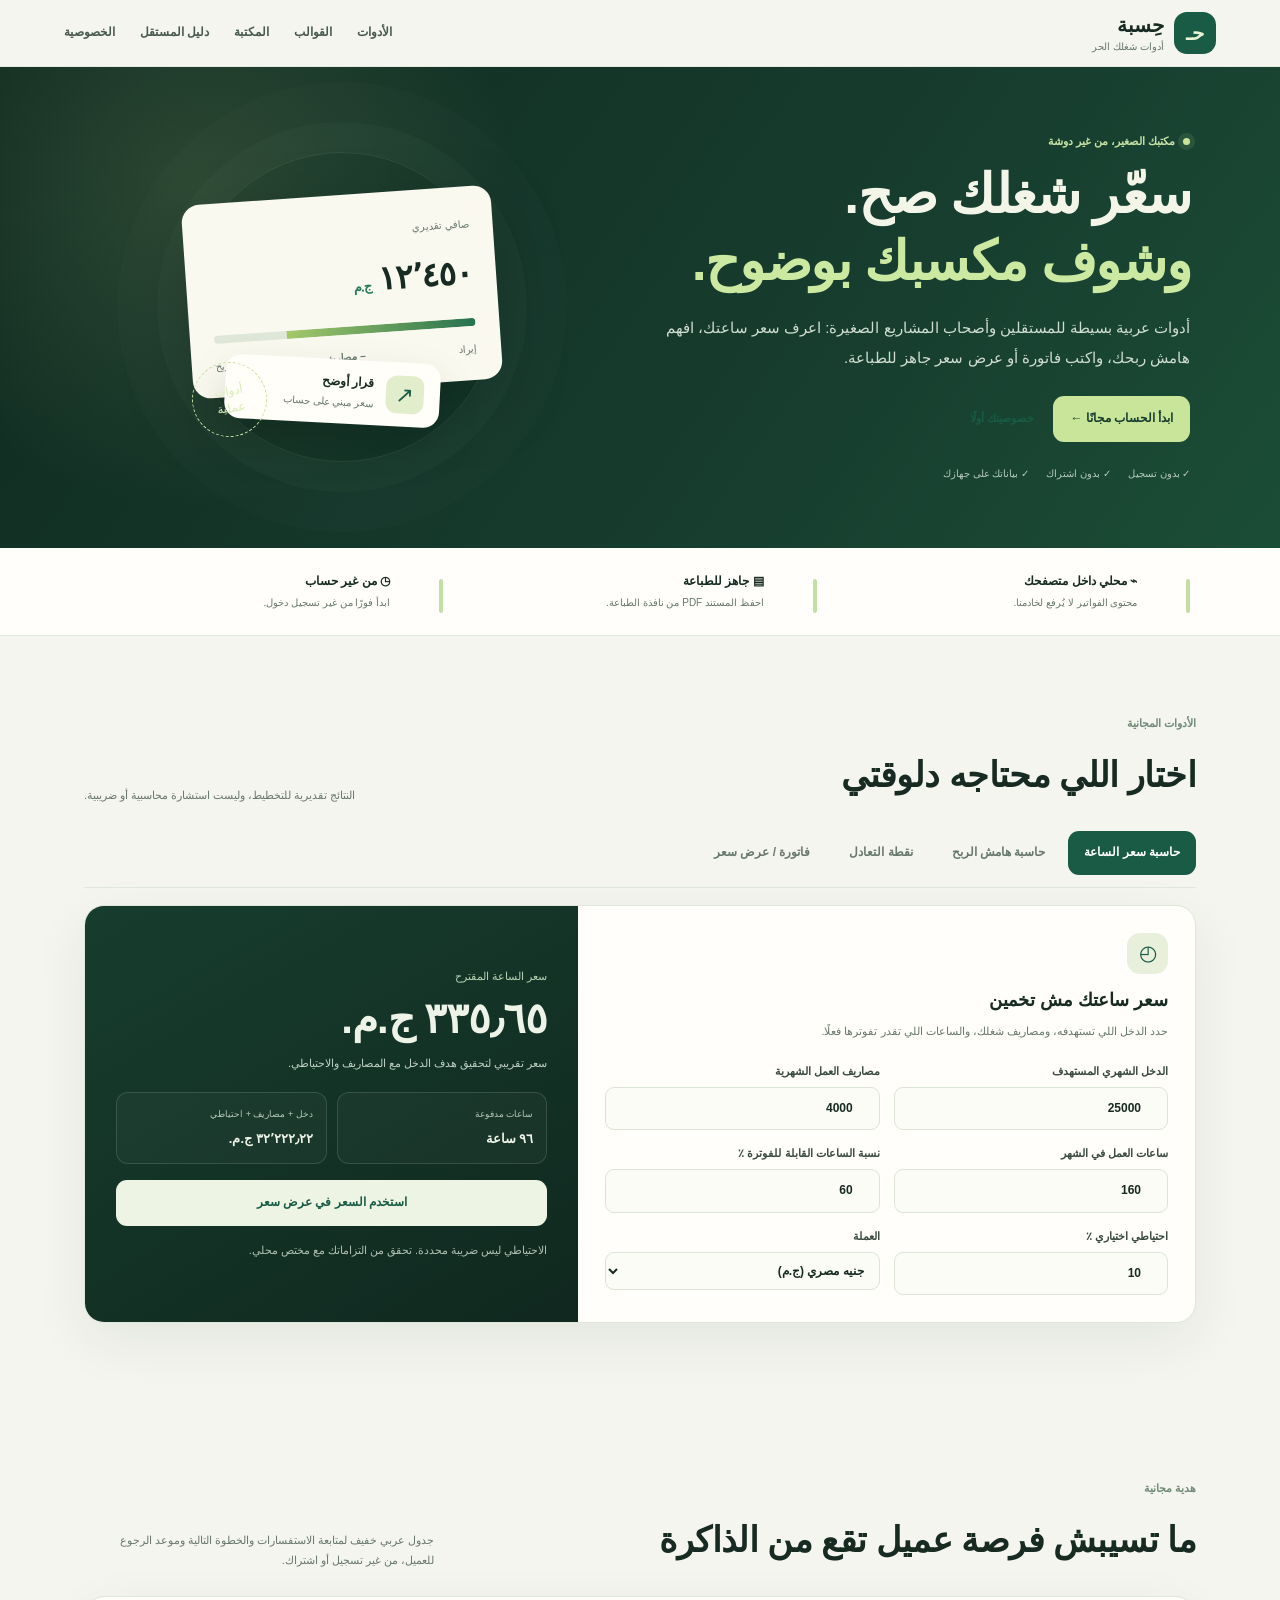
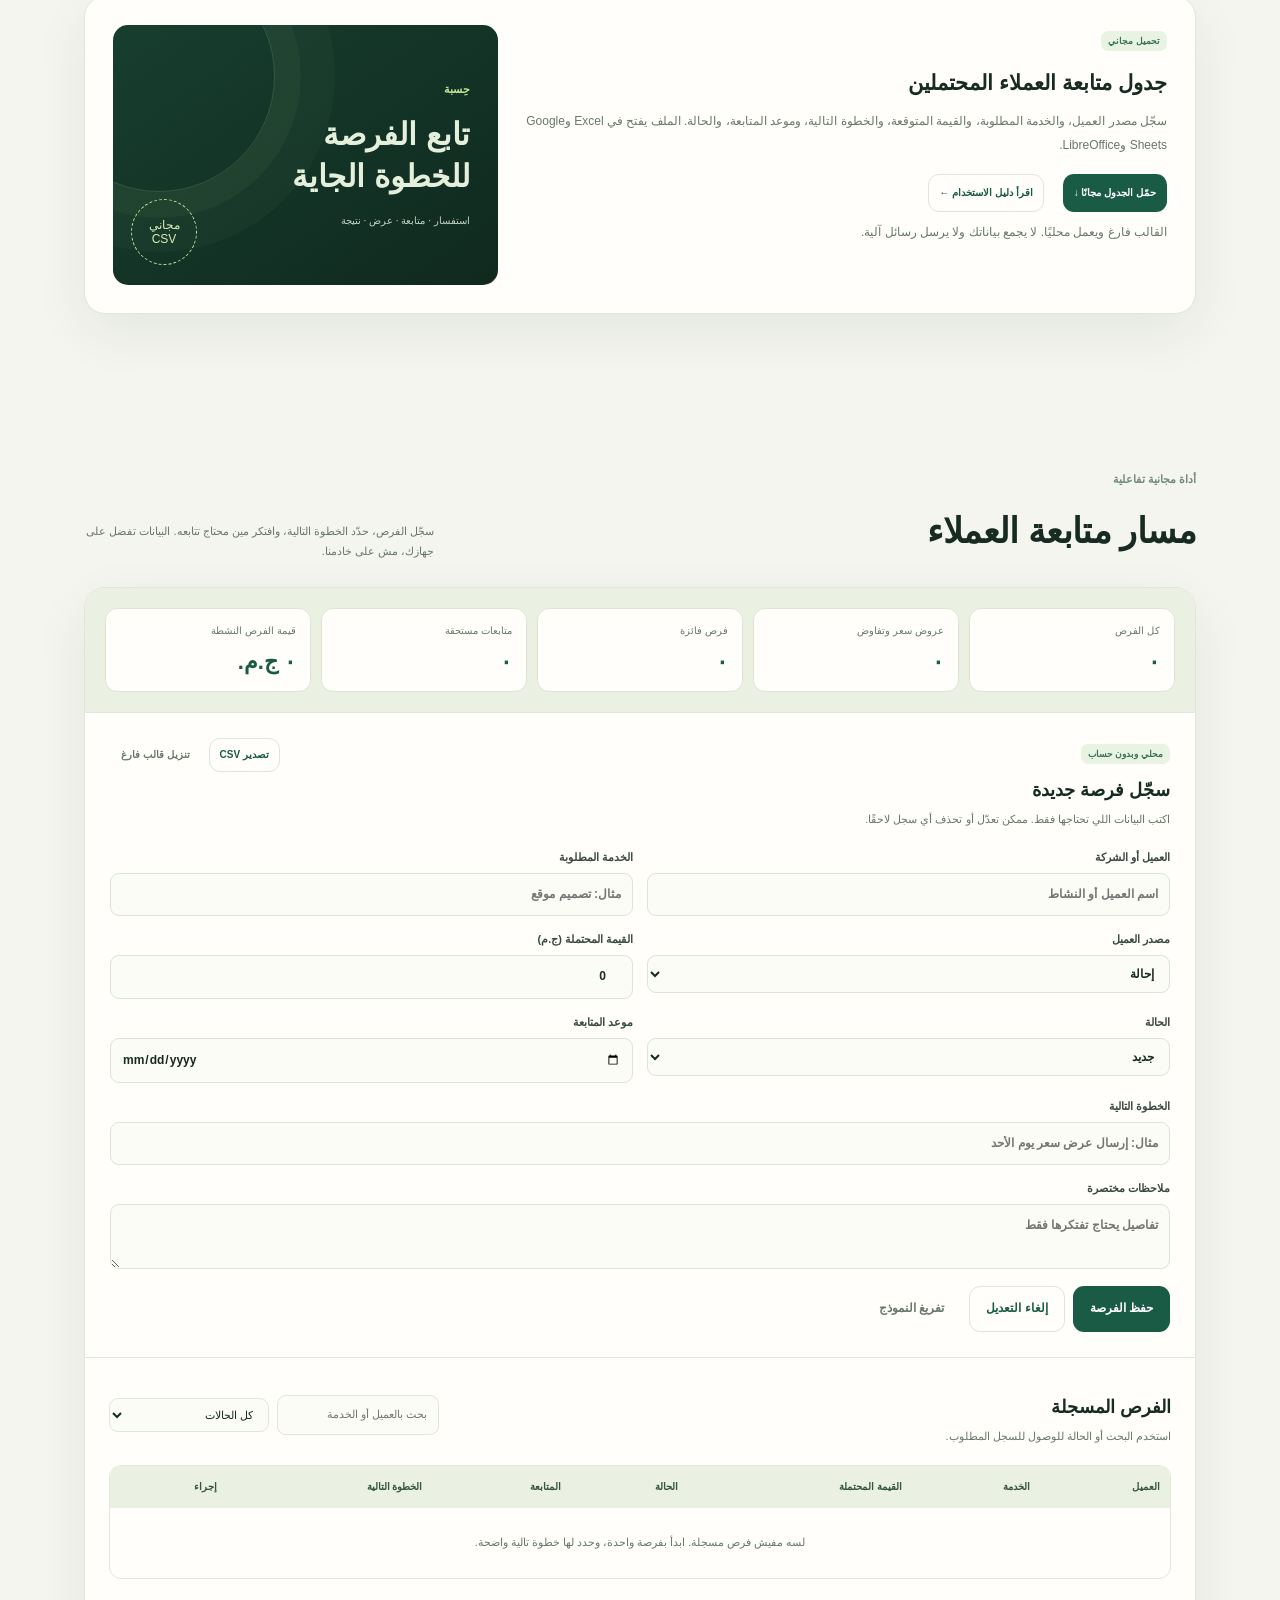
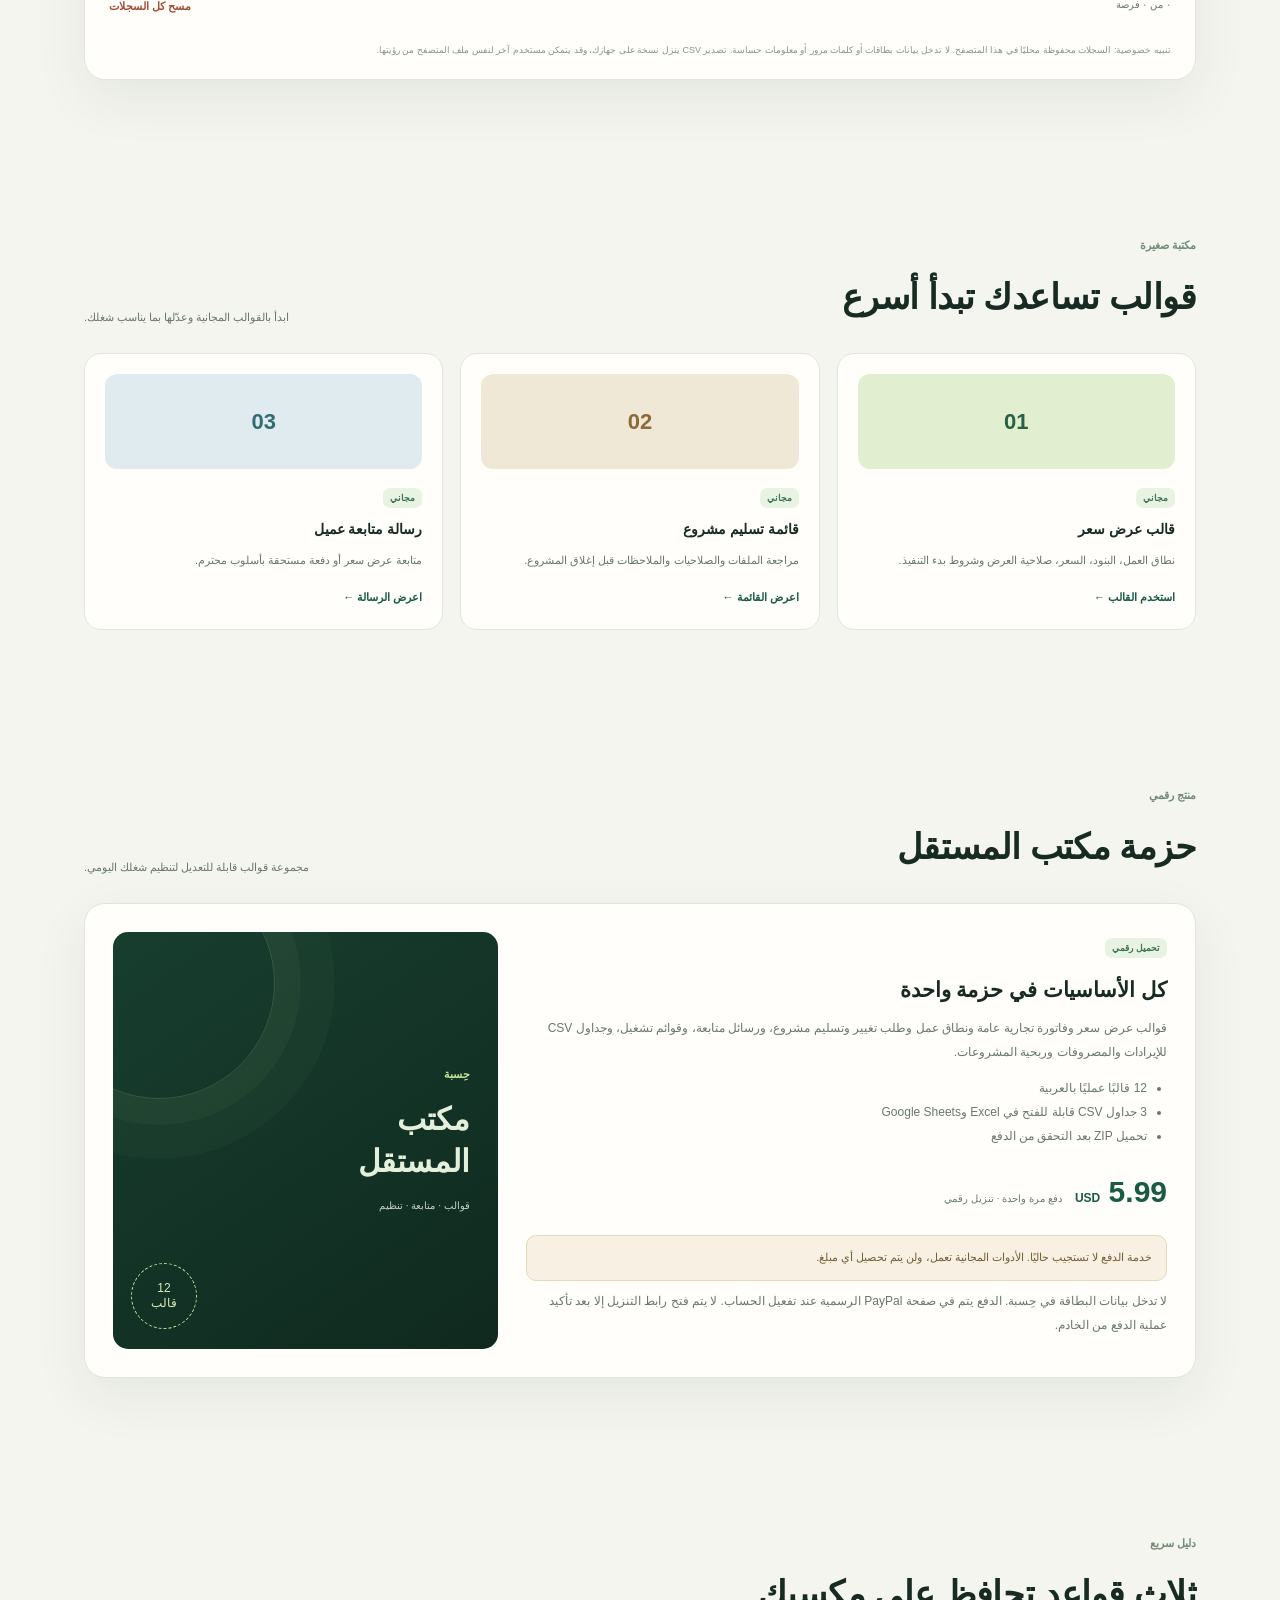
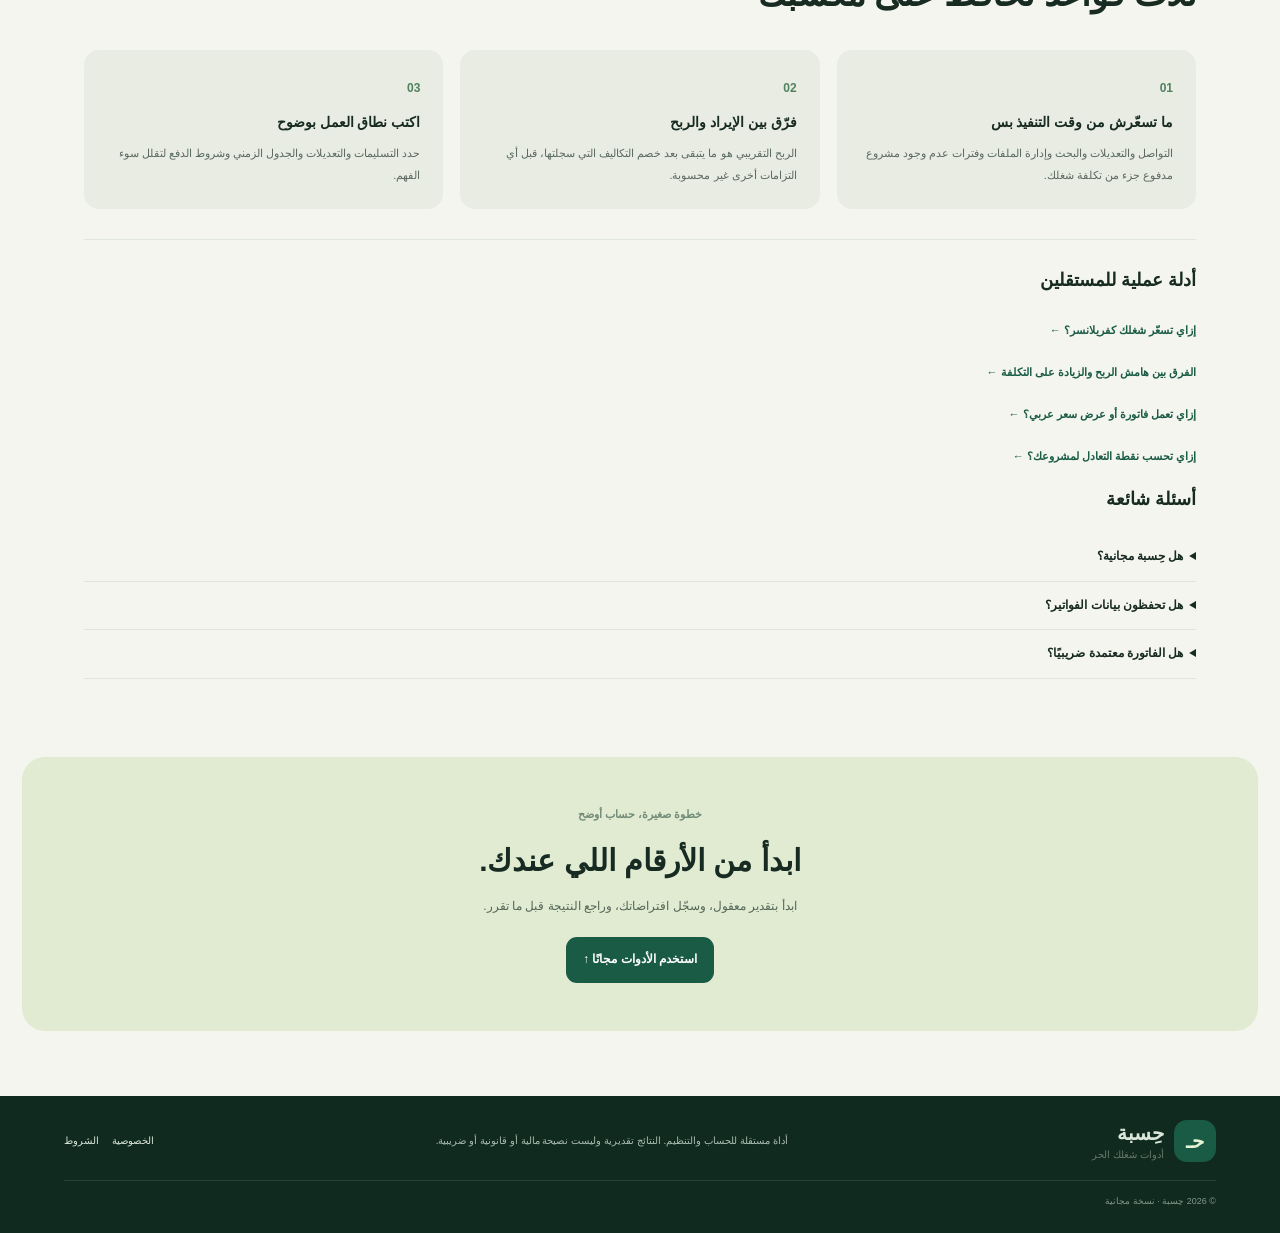
==== commit 0a816daf: "Link Hesba resource hub and RSS feed from homepage" ====
--- a/hesba/index.html
+++ b/hesba/index.html
@@ -7,13 +7,13 @@
 <meta name="description" content="احسب سعر ساعتك وهامش ربحك، وأنشئ فاتورة أو عرض سعر عربيًا قابلًا للطباعة PDF. أدوات مجانية تعمل داخل متصفحك.">
 <meta name="keywords" content="حاسبة سعر المستقل, حساب سعر الساعة, إنشاء فاتورة عربية, نموذج عرض سعر, حساب هامش الربح, أدوات فريلانسر">
 <link rel="canonical" href="https://hesba-income-tools.onrender.com/">
-<link rel="stylesheet" href="style.css"><link rel="manifest" href="manifest.webmanifest">
+<link rel="stylesheet" href="style.css"><link rel="manifest" href="manifest.webmanifest"><link rel="alternate" type="application/rss+xml" title="دليل حِسبة" href="feed.xml">
 <meta property="og:type" content="website"><meta property="og:title" content="حِسبة | أدوات المستقل الذكي">
 <meta property="og:description" content="سعّر شغلك بوعي، احسب مكسبك، واطبع فاتورة عربية. مجانًا.">
 <script type="application/ld+json">{"@context":"https://schema.org","@type":"WebApplication","name":"حِسبة","applicationCategory":"BusinessApplication","operatingSystem":"Any","inLanguage":"ar","offers":{"@type":"Offer","price":"0","priceCurrency":"EGP"}}</script>
 </head>
 <body>
-<header class="bar"><a class="brand" href="#home"><span class="logo">حـ</span><span>حِسبة<small>أدوات شغلك الحر</small></span></a><nav><a href="#tools">الأدوات</a><a href="#templates">القوالب</a><a href="#guide">دليل المستقل</a><a href="privacy.html">الخصوصية</a></nav></header>
+<header class="bar"><a class="brand" href="#home"><span class="logo">حـ</span><span>حِسبة<small>أدوات شغلك الحر</small></span></a><nav><a href="#tools">الأدوات</a><a href="#templates">القوالب</a><a href="resources.html">المكتبة</a><a href="#guide">دليل المستقل</a><a href="privacy.html">الخصوصية</a></nav></header>
 <main id="home">
 <section class="hero"><div><p class="kicker light"><i></i> مكتبك الصغير، من غير دوشة</p><h1>سعّر شغلك صح.<br><span>وشوف مكسبك بوضوح.</span></h1><p class="lead">أدوات عربية بسيطة للمستقلين وأصحاب المشاريع الصغيرة: اعرف سعر ساعتك، افهم هامش ربحك، واكتب فاتورة أو عرض سعر جاهز للطباعة.</p><div class="actions"><a class="btn primary lime" href="#tools">ابدأ الحساب مجانًا ←</a><a class="under light-link" href="#privacy">خصوصيتك أولًا</a></div><div class="proof"><span>✓ بدون تسجيل</span><span>✓ بدون اشتراك</span><span>✓ بياناتك على جهازك</span></div></div><div class="visual" aria-hidden="true"><div class="orb"></div><div class="mock"><small>صافي تقديري</small><b>١٢٬٤٥٠ <em>ج.م</em></b><div class="progress"><i></i></div><div class="mock-foot"><span>إيراد</span><b>− مصاريف</b><span>ربح</span></div></div><div class="float"><span>↗</span><b>قرار أوضح<small>سعر مبني على حساب</small></b></div><div class="seal">أدوات<br>عملية</div></div></section>
 <section class="strip" id="privacy"><div><b>⌁ محلي داخل متصفحك</b><small>محتوى الفواتير لا يُرفع لخادمنا.</small></div><div><b>▤ جاهز للطباعة</b><small>احفظ المستند PDF من نافذة الطباعة.</small></div><div><b>◷ من غير حساب</b><small>ابدأ فورًا من غير تسجيل دخول.</small></div></section>
--- a/hesba/style.css
+++ b/hesba/style.css
@@ -4,3 +4,6 @@
 
 .tracker-shell{overflow:hidden;border:1px solid var(--line);border-radius:21px;background:var(--surface);box-shadow:var(--shadow)}.tracker-stats{display:grid;grid-template-columns:repeat(5,minmax(0,1fr));gap:10px;padding:20px;background:#eaf0e2;border-bottom:1px solid var(--line)}.tracker-stats>div{min-width:0;padding:13px 14px;background:#fffefa;border:1px solid #dbe5d4;border-radius:12px}.tracker-stats small,.tracker-stats b{display:block}.tracker-stats small{font-size:10px;color:var(--muted)}.tracker-stats b{font-size:clamp(15px,1.8vw,22px);line-height:1.5;margin-top:5px;overflow-wrap:anywhere;color:var(--green)}.tracker-editor{padding:25px;border-bottom:1px solid var(--line)}.tracker-editor-head,.tracker-list-head{display:flex;align-items:start;justify-content:space-between;gap:16px;margin-bottom:18px}.tracker-editor-head h3,.tracker-list-head h3{font-size:18px;margin:9px 0 4px}.tracker-editor-head p,.tracker-list-head p{font-size:11px;color:var(--muted);margin:0}.tracker-actions,.tracker-form-actions,.tracker-filters,.lead-row-actions{display:flex;align-items:center;gap:8px;flex-wrap:wrap}.tracker-form-actions{margin-top:17px}.tracker-form-actions #leadSaveStatus{font-size:10px;color:var(--green);flex:1;min-width:140px}.tracker-list{padding:24px}.tracker-list-head{align-items:center}.tracker-filters input,.tracker-filters select{max-width:100%;min-width:160px;border:1px solid var(--line);border-radius:9px;padding:9px 11px;background:#fcfcf7;color:var(--ink);font-size:11px;outline:none}.tracker-filters input:focus,.tracker-filters select:focus{border-color:#72a58d;box-shadow:0 0 0 3px #28785a14}.tracker-table-wrap{position:relative;overflow:auto;border:1px solid var(--line);border-radius:12px}.tracker-table{width:100%;min-width:950px;border-collapse:collapse;background:#fffefa;font-size:11px}.tracker-table th{padding:12px 10px;background:#eaf0e2;color:#385543;text-align:right;font-size:10px;white-space:nowrap}.tracker-table td{padding:12px 10px;border-top:1px solid #edf0e8;vertical-align:middle;max-width:240px;overflow-wrap:anywhere}.tracker-table td:first-child b,.tracker-table td:first-child small{display:block}.tracker-table td:first-child small{color:var(--muted);font-size:9px;margin-top:3px}.tracker-table tbody tr:hover{background:#f6f8f1}.lead-money{font-weight:900;white-space:nowrap}.lead-status{display:inline-block;padding:4px 8px;border-radius:7px;background:#edf1eb;color:#536457;font-size:9px;font-weight:900;white-space:nowrap}.status-new{background:#e9f0f5;color:#3c6682}.status-contacted{background:#eef2e7;color:#4d6d34}.status-quote{background:#f7efd9;color:#856223}.status-negotiation{background:#f2e7fa;color:#77539b}.status-won{background:#dff0e0;color:#276a45}.status-lost{background:#fae8e4;color:#a14d3d}.status-paused{background:#ecebea;color:#66635f}.lead-row-actions{flex-wrap:nowrap}.lead-row-actions button{border:1px solid var(--line);background:#fff;border-radius:7px;padding:6px 8px;font-size:9px;font-weight:900;color:var(--green)}.lead-row-actions button.danger{color:#a24f37}.tracker-empty{padding:25px;text-align:center;color:var(--muted);font-size:11px}.tracker-empty[hidden]{display:none}.tracker-list-foot{display:flex;align-items:center;justify-content:space-between;gap:10px;margin-top:12px}.tracker-list-foot small{font-size:10px;color:var(--muted)}.tracker-privacy-note{padding:0 24px 21px;margin:0}
 @media(max-width:950px){.tracker-stats{grid-template-columns:repeat(3,minmax(0,1fr))}.tracker-editor-head,.tracker-list-head{display:block}.tracker-actions,.tracker-filters{margin-top:14px}}@media(max-width:700px){.tracker-stats{grid-template-columns:repeat(2,minmax(0,1fr));padding:13px;gap:8px}.tracker-stats>div{padding:11px}.tracker-editor,.tracker-list{padding:18px 14px}.tracker-editor-head h3,.tracker-list-head h3{font-size:16px}.tracker-actions .btn{flex:1}.tracker-filters{display:grid;grid-template-columns:1fr;width:100%}.tracker-filters input,.tracker-filters select{width:100%;min-width:0}.tracker-form-actions{align-items:stretch}.tracker-form-actions .btn{flex:1}.tracker-privacy-note{padding:0 14px 17px}}
+
+.resource-grid{display:grid;grid-template-columns:repeat(3,minmax(0,1fr));gap:15px;margin-top:28px}.resource-grid article{min-width:0;display:flex;flex-direction:column;align-items:flex-start;padding:22px;background:var(--surface);border:1px solid var(--line);border-radius:16px}.resource-grid h2{font-size:17px;line-height:1.6;margin:10px 0 7px}.resource-grid p{font-size:11px;line-height:2;color:var(--muted);flex:1}.resource-grid .under{margin-top:8px}.resource-foot{margin-top:35px;padding:24px;border-radius:16px;background:#e9ece2}.resource-foot h2{font-size:19px}.resource-foot p{font-size:12px;line-height:2;color:#5b6a5f;max-width:850px}
+@media(max-width:850px){.resource-grid{grid-template-columns:repeat(2,minmax(0,1fr))}}@media(max-width:600px){.resource-grid{grid-template-columns:1fr}.resource-grid article{padding:19px}.resource-foot{padding:20px 16px}}
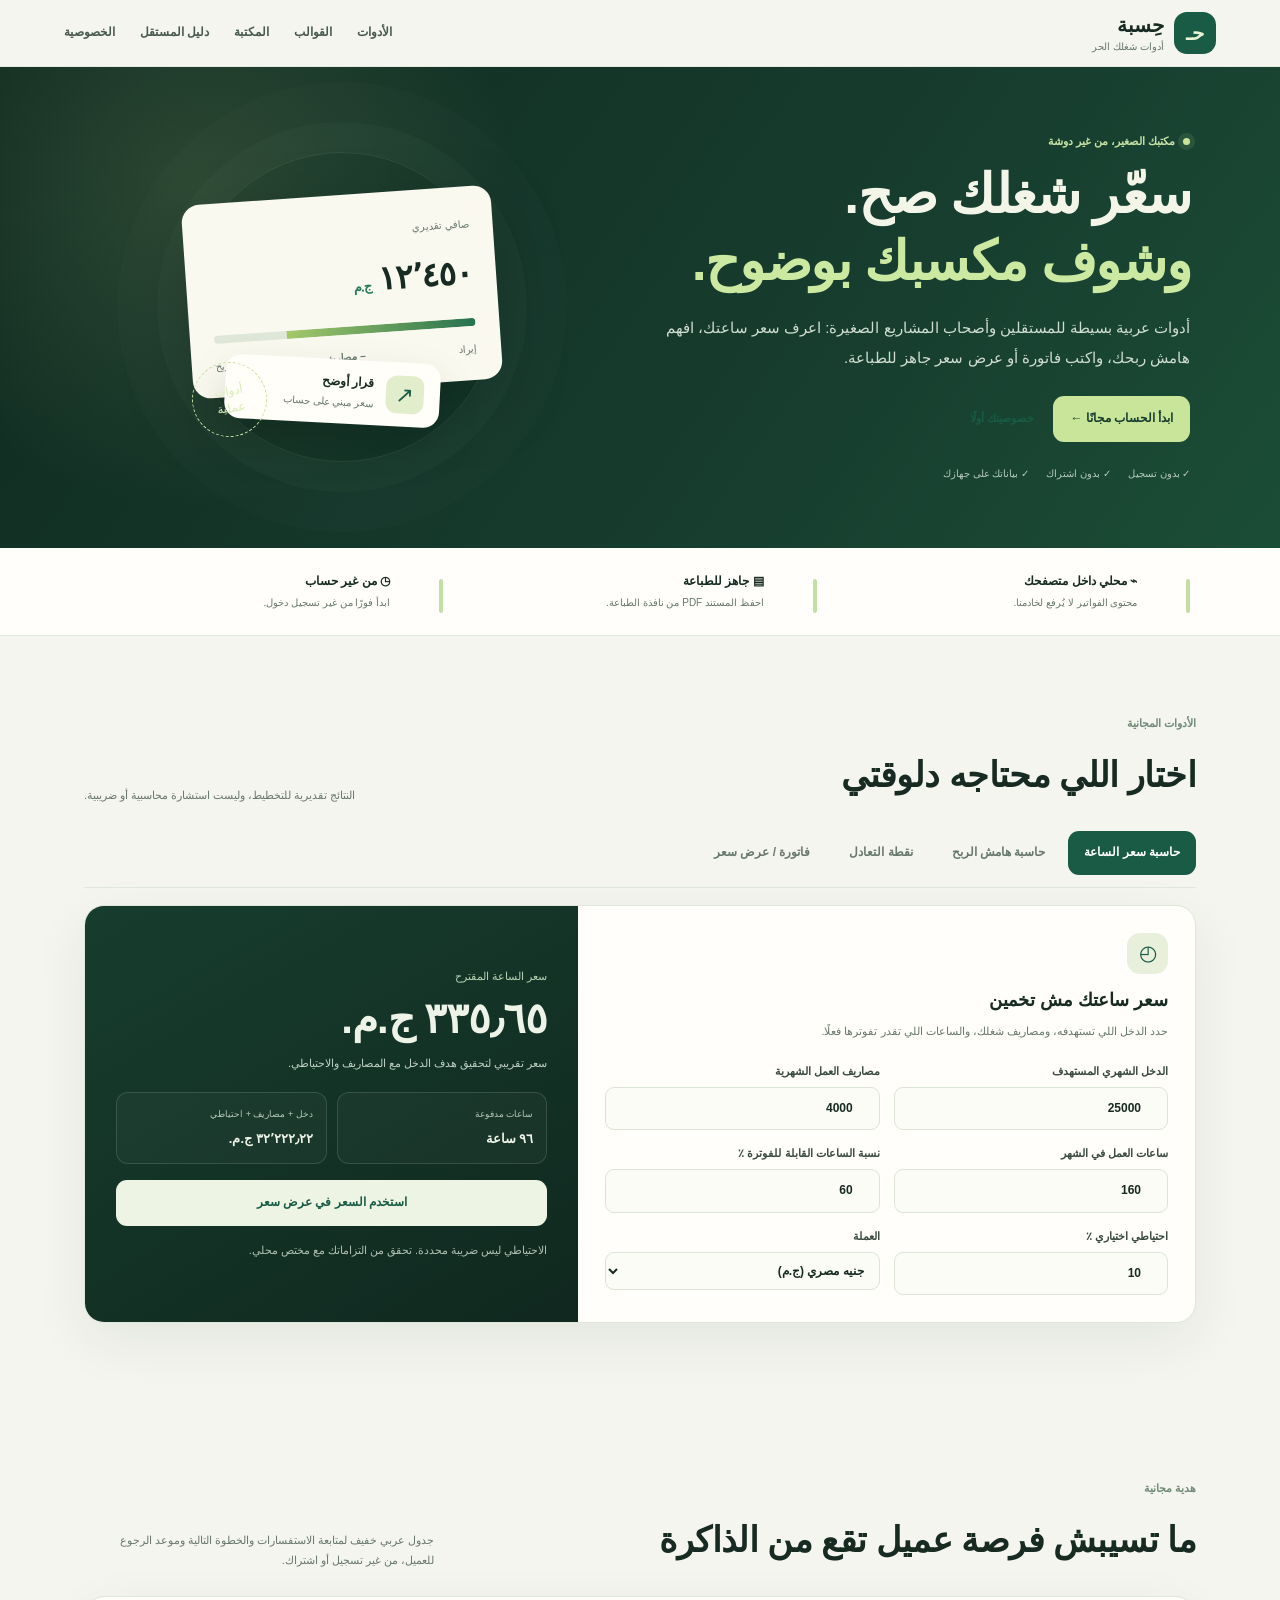
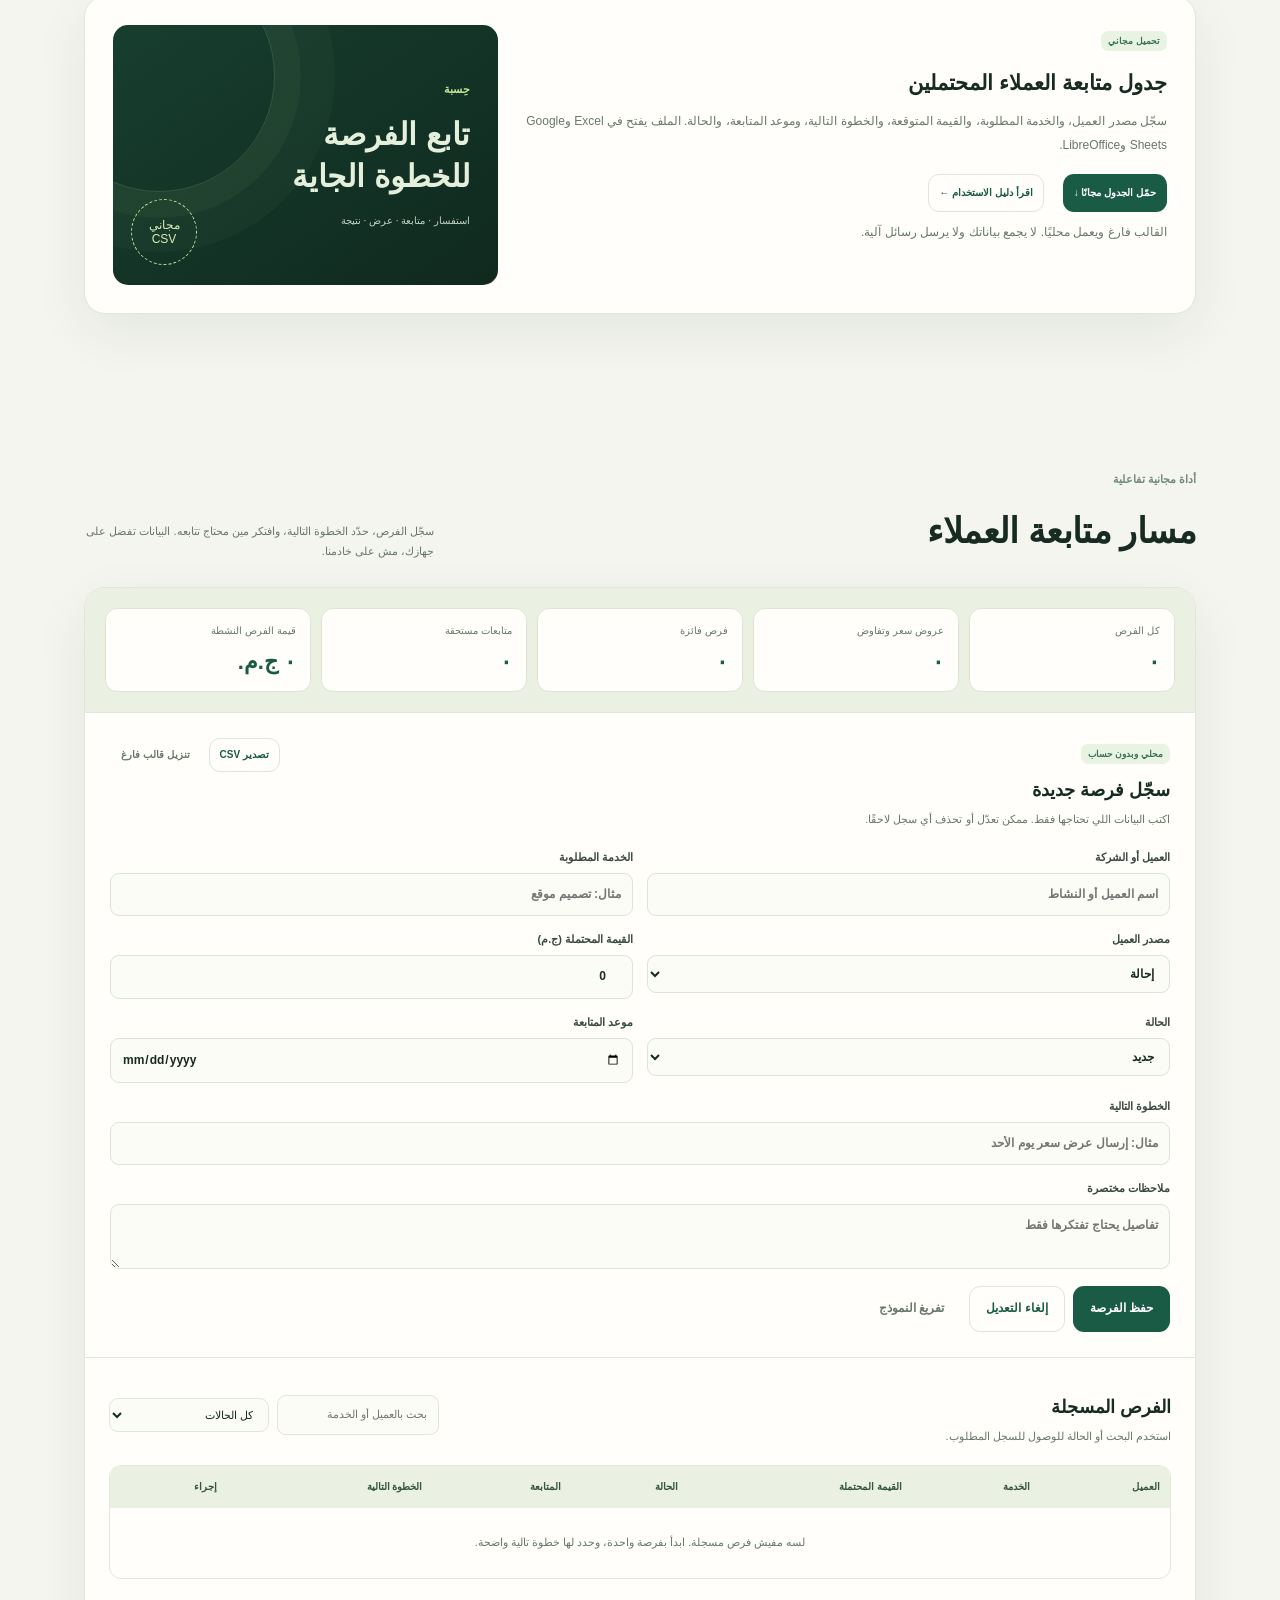
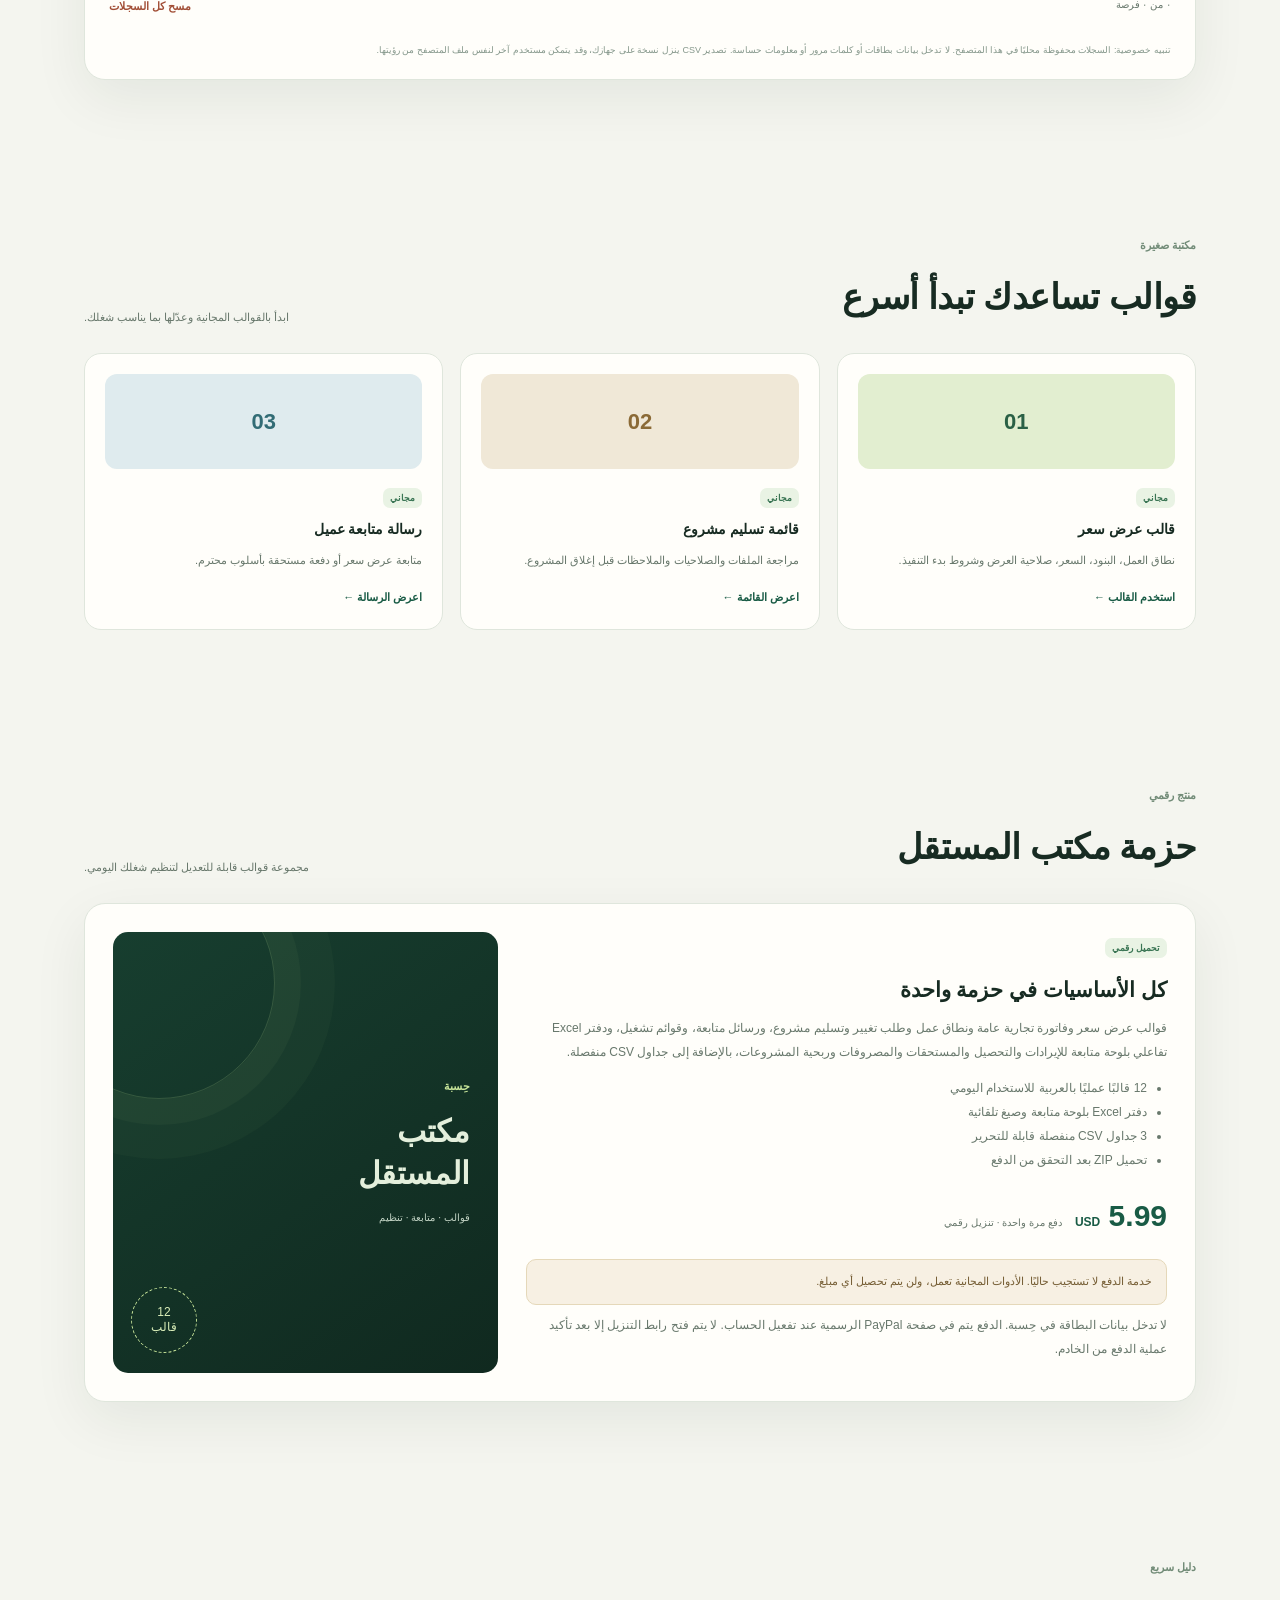
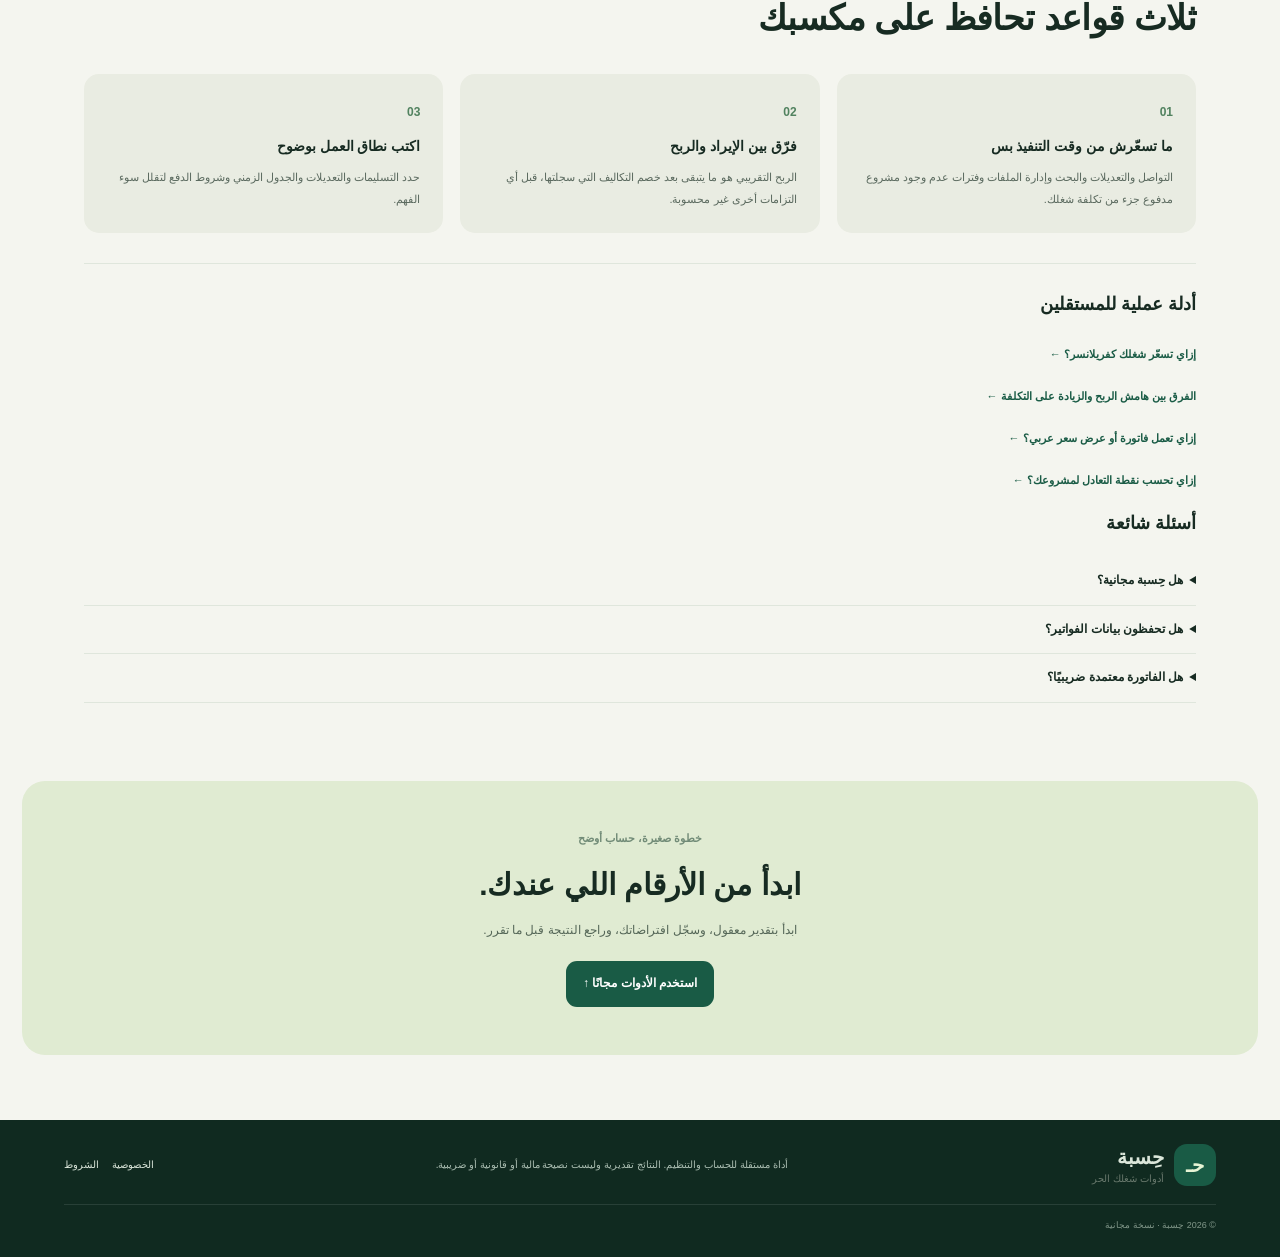
==== commit 3f75065e: "Clarify value of the Excel tracker included in the digital kit" ====
--- a/hesba/index.html
+++ b/hesba/index.html
@@ -34,7 +34,7 @@
 <p class="fine tracker-privacy-note">تنبيه خصوصية: السجلات محفوظة محليًا في هذا المتصفح. لا تدخل بيانات بطاقات أو كلمات مرور أو معلومات حساسة. تصدير CSV ينزل نسخة على جهازك، وقد يتمكن مستخدم آخر لنفس ملف المتصفح من رؤيتها.</p>
 </div></section>
 <section class="section" id="templates"><div class="head"><div><p class="kicker">مكتبة صغيرة</p><h2>قوالب تساعدك تبدأ أسرع</h2></div><p class="muted">ابدأ بالقوالب المجانية وعدّلها بما يناسب شغلك.</p></div><div class="cards"><article><span class="art green">01</span><span class="tag">مجاني</span><h3>قالب عرض سعر</h3><p>نطاق العمل، البنود، السعر، صلاحية العرض وشروط بدء التنفيذ.</p><button class="under template" data-template="quote">استخدم القالب ←</button></article><article><span class="art sand">02</span><span class="tag">مجاني</span><h3>قائمة تسليم مشروع</h3><p>مراجعة الملفات والصلاحيات والملاحظات قبل إغلاق المشروع.</p><button class="under template" data-template="handover">اعرض القائمة ←</button></article><article><span class="art blue">03</span><span class="tag">مجاني</span><h3>رسالة متابعة عميل</h3><p>متابعة عرض سعر أو دفعة مستحقة بأسلوب محترم.</p><button class="under template" data-template="followup">اعرض الرسالة ←</button></article></div><div id="templateBox" class="templatebox" hidden><div class="linehead"><h3 id="templateTitle"></h3><button class="btn small outline" id="copyTemplate">نسخ النص</button></div><pre id="templateText"></pre><small id="copyStatus" aria-live="polite"></small></div></section>
-<section class="section" id="pro-kit"><div class="head"><div><p class="kicker">منتج رقمي</p><h2>حزمة مكتب المستقل</h2></div><p class="muted">مجموعة قوالب قابلة للتعديل لتنظيم شغلك اليومي.</p></div><div class="kit-card"><div class="kit-copy"><span class="tag">تحميل رقمي</span><h3>كل الأساسيات في حزمة واحدة</h3><p>قوالب عرض سعر وفاتورة تجارية عامة ونطاق عمل وطلب تغيير وتسليم مشروع، ورسائل متابعة، وقوائم تشغيل، وجداول CSV للإيرادات والمصروفات وربحية المشروعات.</p><ul><li>12 قالبًا عمليًا بالعربية</li><li>3 جداول CSV قابلة للفتح في Excel وGoogle Sheets</li><li>تحميل ZIP بعد التحقق من الدفع</li></ul><div class="price-row"><strong>5.99 <small>USD</small></strong><span>دفع مرة واحدة · تنزيل رقمي</span></div><div id="checkoutStatus" class="notice-box" role="status">جارٍ التحقق من جاهزية الدفع الآمن…</div><div id="paypalButtons"></div><div id="downloadArea" hidden><a id="downloadLink" class="btn primary" hidden>تنزيل الحزمة</a></div><p class="fine">لا تدخل بيانات البطاقة في حِسبة. الدفع يتم في صفحة PayPal الرسمية عند تفعيل الحساب. لا يتم فتح رابط التنزيل إلا بعد تأكيد عملية الدفع من الخادم.</p></div><div class="kit-art" aria-hidden="true"><span>حِسبة</span><b>مكتب<br>المستقل</b><small>قوالب · متابعة · تنظيم</small><div class="kit-stamp">12<br>قالب</div></div></div></section>
+<section class="section" id="pro-kit"><div class="head"><div><p class="kicker">منتج رقمي</p><h2>حزمة مكتب المستقل</h2></div><p class="muted">مجموعة قوالب قابلة للتعديل لتنظيم شغلك اليومي.</p></div><div class="kit-card"><div class="kit-copy"><span class="tag">تحميل رقمي</span><h3>كل الأساسيات في حزمة واحدة</h3><p>قوالب عرض سعر وفاتورة تجارية عامة ونطاق عمل وطلب تغيير وتسليم مشروع، ورسائل متابعة، وقوائم تشغيل، ودفتر Excel تفاعلي بلوحة متابعة للإيرادات والتحصيل والمستحقات والمصروفات وربحية المشروعات، بالإضافة إلى جداول CSV منفصلة.</p><ul><li>12 قالبًا عمليًا بالعربية للاستخدام اليومي</li><li>دفتر Excel بلوحة متابعة وصيغ تلقائية</li><li>3 جداول CSV منفصلة قابلة للتحرير</li><li>تحميل ZIP بعد التحقق من الدفع</li></ul><div class="price-row"><strong>5.99 <small>USD</small></strong><span>دفع مرة واحدة · تنزيل رقمي</span></div><div id="checkoutStatus" class="notice-box" role="status" data-state="disabled">الشراء الإلكتروني غير متاح حاليًا. لن يُحصّل أي مبلغ ولن يُفتح التنزيل حتى يكتمل ربط حساب التاجر واختبار الدفع.</div><div id="paypalButtons" hidden></div><div id="downloadArea" hidden><a id="downloadLink" class="btn primary" hidden>تنزيل الحزمة</a></div><p class="fine">لا تدخل بيانات البطاقة في حِسبة. الدفع يتم في صفحة PayPal الرسمية عند تفعيل الحساب. لا يتم فتح رابط التنزيل إلا بعد تأكيد عملية الدفع من الخادم.</p></div><div class="kit-art" aria-hidden="true"><span>حِسبة</span><b>مكتب<br>المستقل</b><small>قوالب · متابعة · تنظيم</small><div class="kit-stamp">12<br>قالب</div></div></div></section>
 <section class="section guide" id="guide"><div class="head"><div><p class="kicker">دليل سريع</p><h2>ثلاث قواعد تحافظ على مكسبك</h2></div></div><div class="guides"><article><b>01</b><h3>ما تسعّرش من وقت التنفيذ بس</h3><p>التواصل والتعديلات والبحث وإدارة الملفات وفترات عدم وجود مشروع مدفوع جزء من تكلفة شغلك.</p></article><article><b>02</b><h3>فرّق بين الإيراد والربح</h3><p>الربح التقريبي هو ما يتبقى بعد خصم التكاليف التي سجلتها، قبل أي التزامات أخرى غير محسوبة.</p></article><article><b>03</b><h3>اكتب نطاق العمل بوضوح</h3><p>حدد التسليمات والتعديلات والجدول الزمني وشروط الدفع لتقلل سوء الفهم.</p></article></div><div class="faq"><h3>أدلة عملية للمستقلين</h3><p><a class="under" href="pricing-guide.html">إزاي تسعّر شغلك كفريلانسر؟ ←</a></p><p><a class="under" href="profit-guide.html">الفرق بين هامش الربح والزيادة على التكلفة ←</a></p><p><a class="under" href="invoice-guide.html">إزاي تعمل فاتورة أو عرض سعر عربي؟ ←</a></p><p><a class="under" href="break-even-guide.html">إزاي تحسب نقطة التعادل لمشروعك؟ ←</a></p><h3>أسئلة شائعة</h3><details><summary>هل حِسبة مجانية؟</summary><p>الأدوات الأساسية مجانية ولا تحتاج حسابًا.</p></details><details><summary>هل تحفظون بيانات الفواتير؟</summary><p>لا يرسل التطبيق محتوى الفواتير إلى خادم حِسبة. المسودات الاختيارية تُحفظ محليًا بمتصفحك.</p></details><details><summary>هل الفاتورة معتمدة ضريبيًا؟</summary><p>لا. هذا مستند تجاري عام للطباعة، وليس برنامج فوترة ضريبية معتمدًا. راجع المتطلبات الرسمية في بلدك.</p></details></div></section>
 <section class="end"><p class="kicker">خطوة صغيرة، حساب أوضح</p><h2>ابدأ من الأرقام اللي عندك.</h2><p>ابدأ بتقدير معقول، وسجّل افتراضاتك، وراجع النتيجة قبل ما تقرر.</p><a class="btn primary" href="#tools">استخدم الأدوات مجانًا ↑</a></section>
 </main>
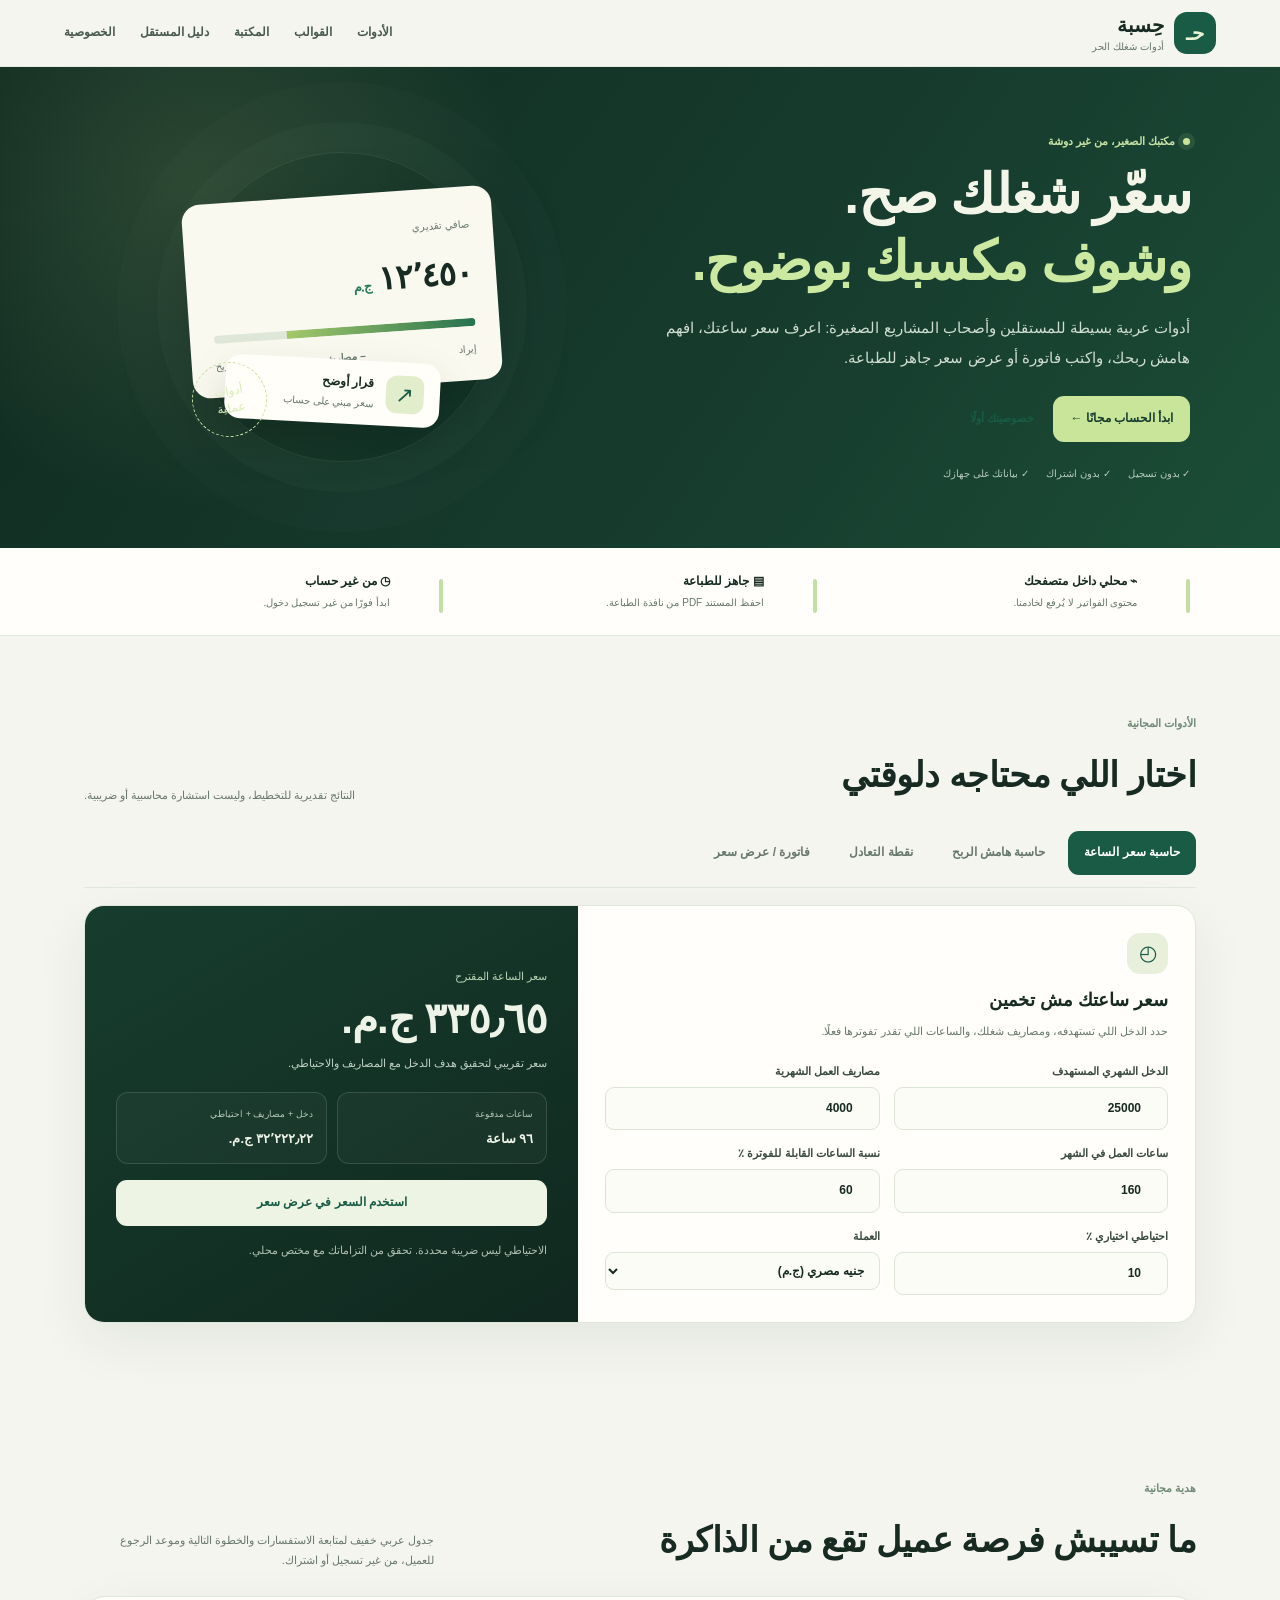
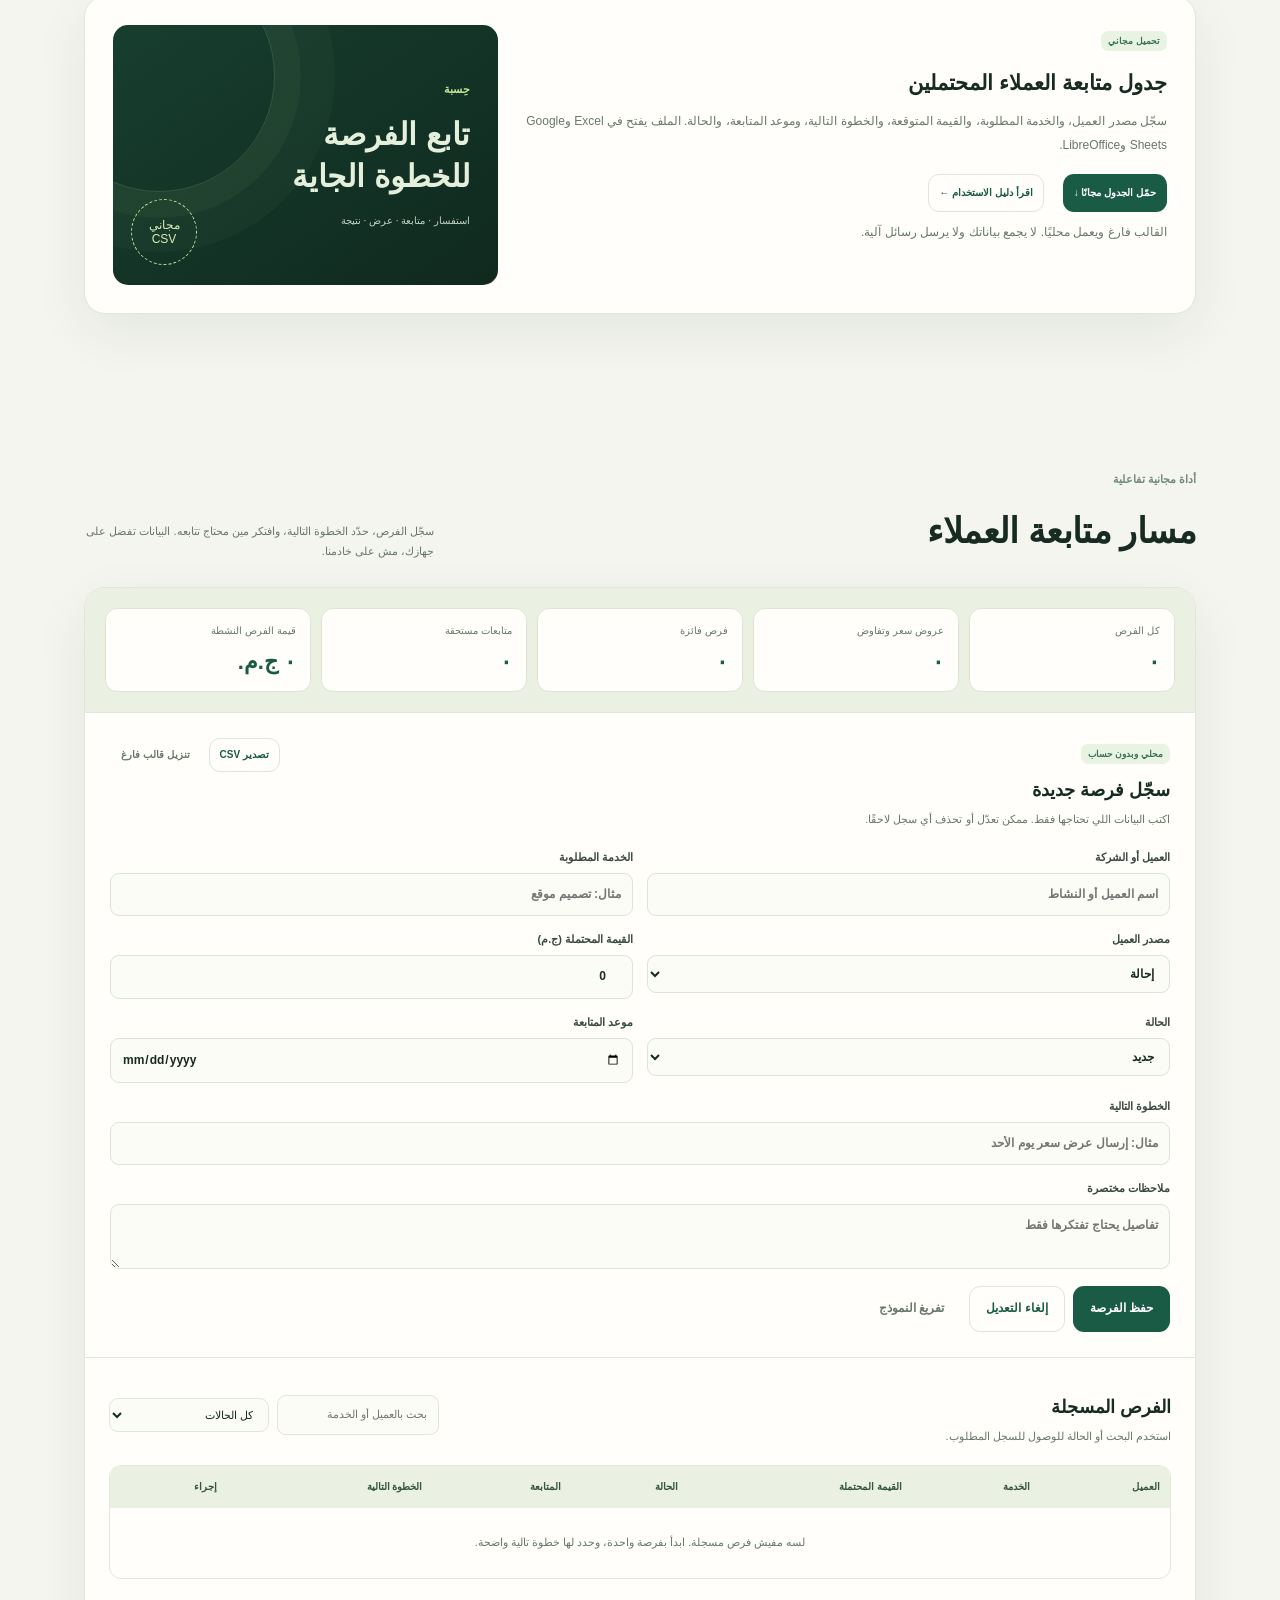
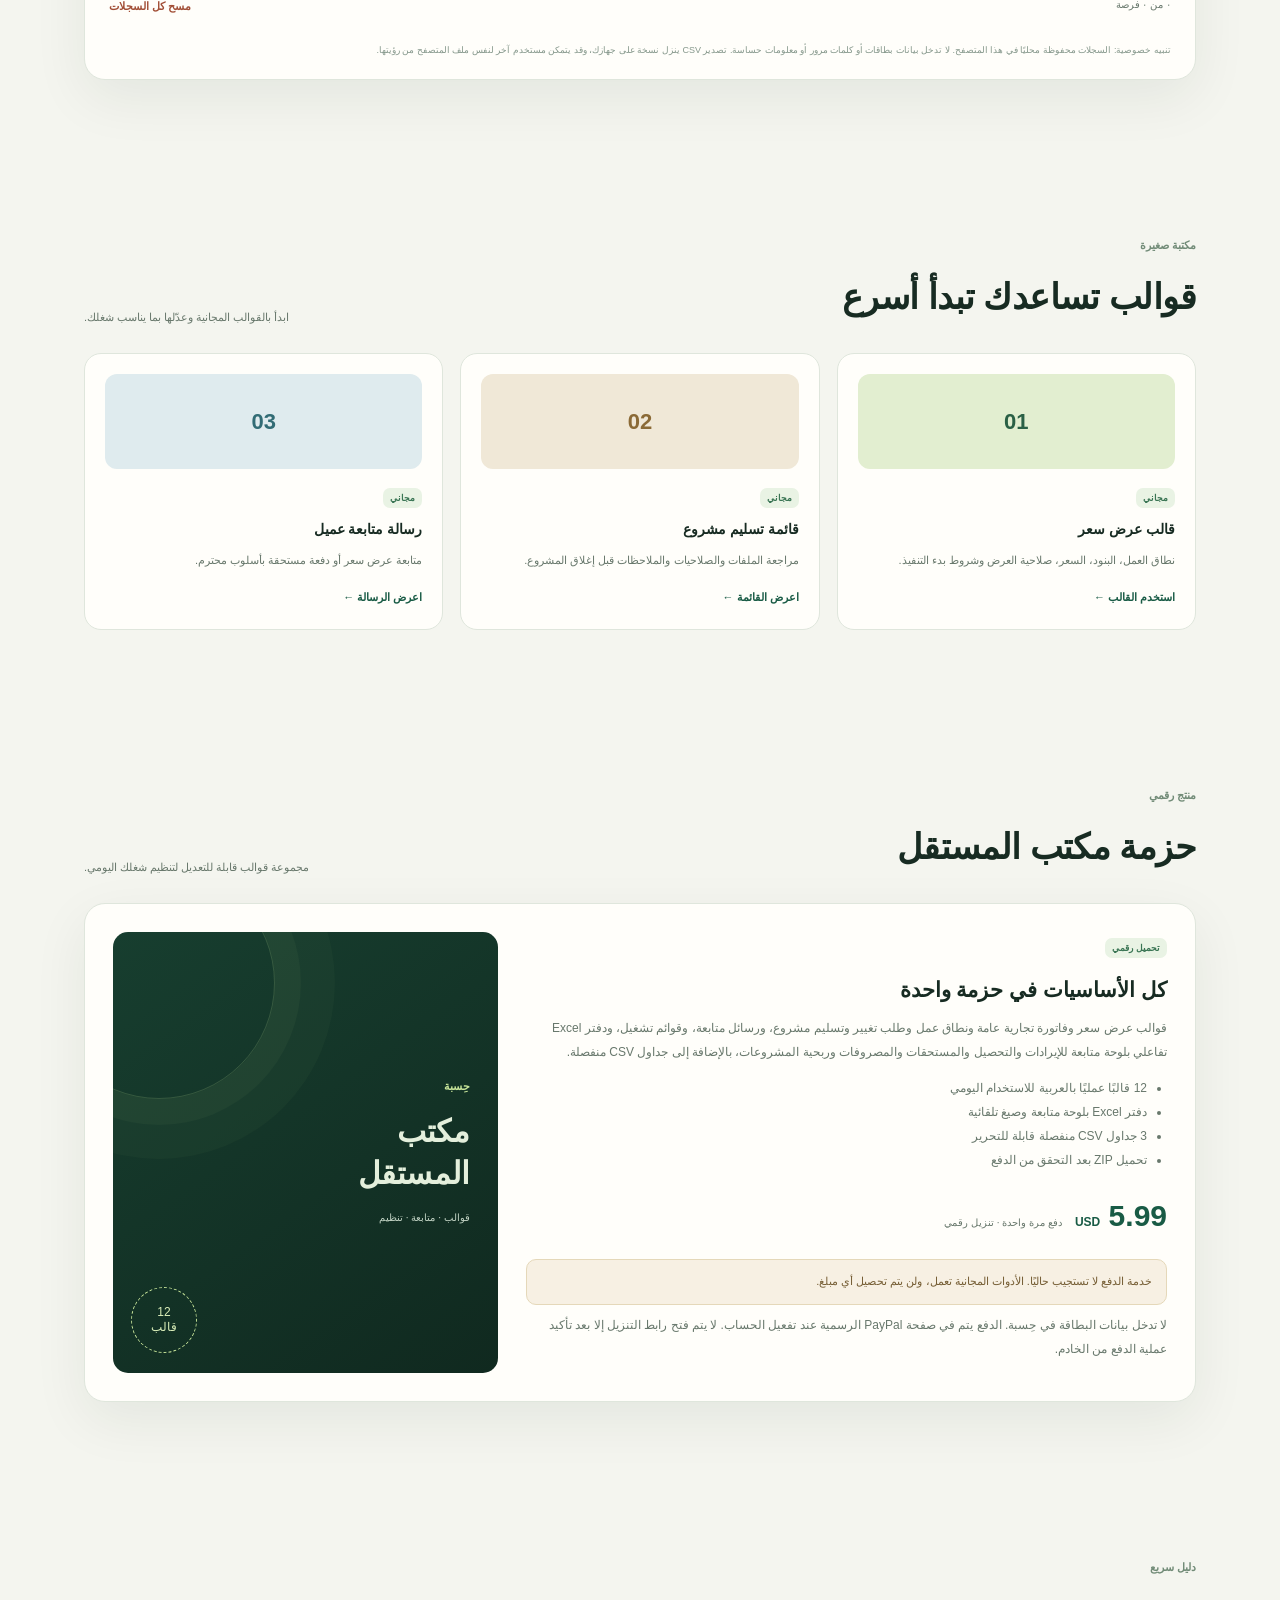
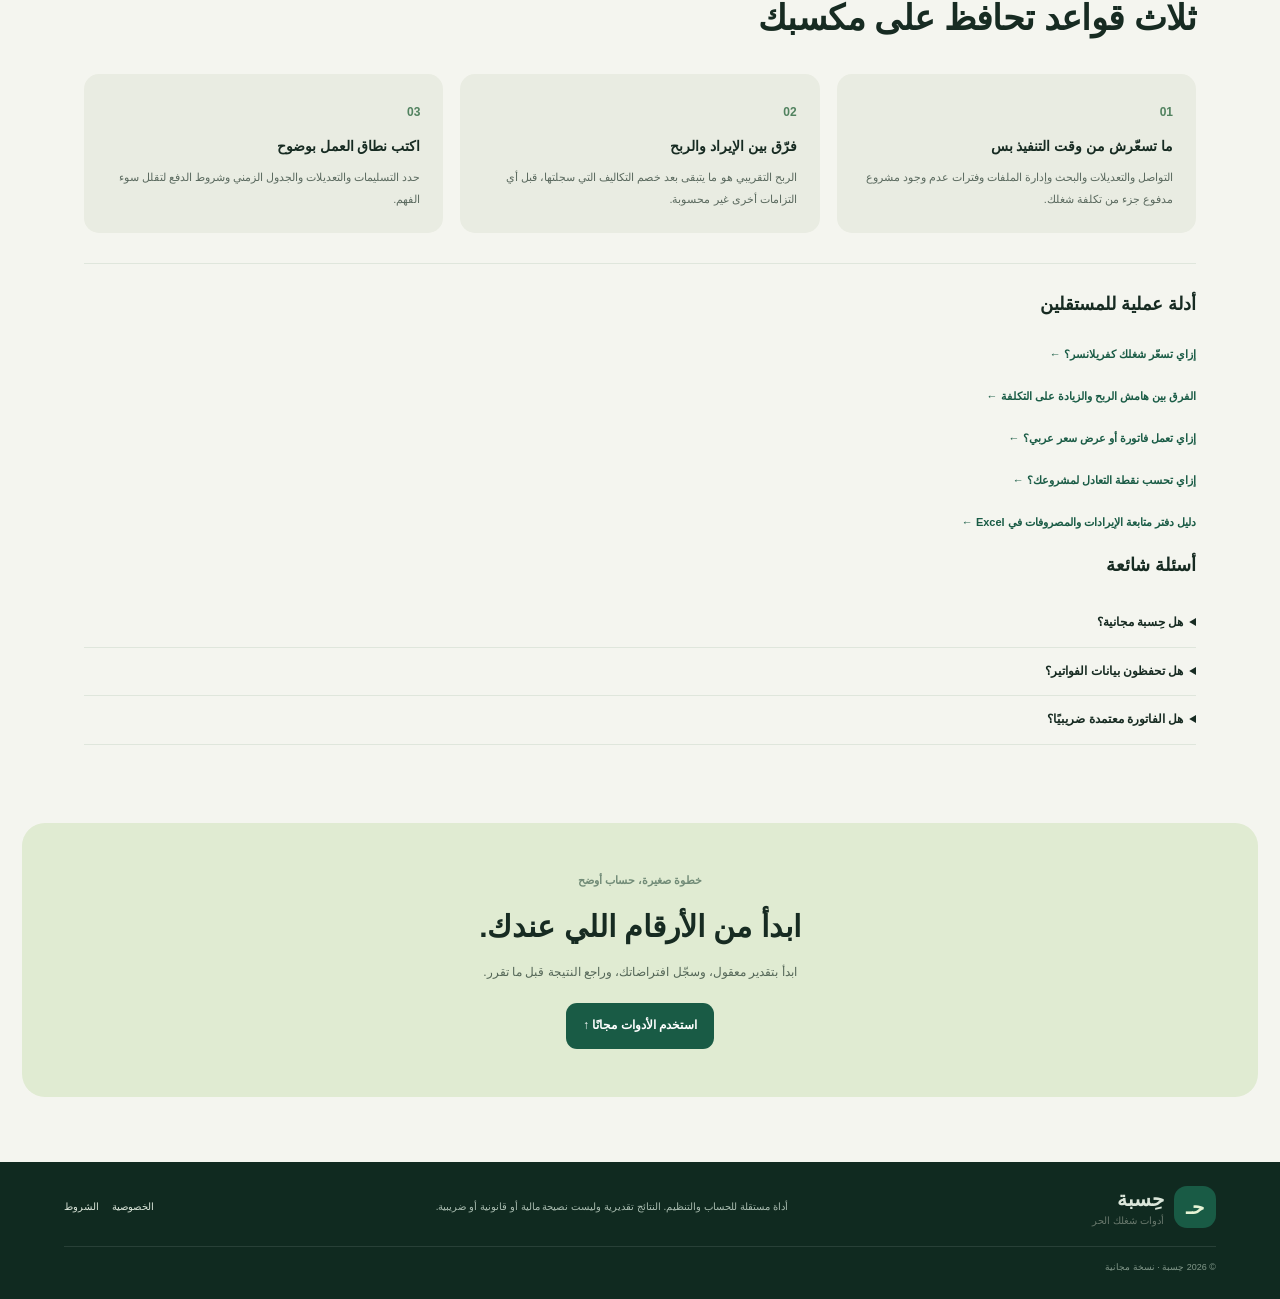
==== commit 3d188056: "Link Excel business tracker guide from homepage" ====
--- a/hesba/index.html
+++ b/hesba/index.html
@@ -35,7 +35,7 @@
 </div></section>
 <section class="section" id="templates"><div class="head"><div><p class="kicker">مكتبة صغيرة</p><h2>قوالب تساعدك تبدأ أسرع</h2></div><p class="muted">ابدأ بالقوالب المجانية وعدّلها بما يناسب شغلك.</p></div><div class="cards"><article><span class="art green">01</span><span class="tag">مجاني</span><h3>قالب عرض سعر</h3><p>نطاق العمل، البنود، السعر، صلاحية العرض وشروط بدء التنفيذ.</p><button class="under template" data-template="quote">استخدم القالب ←</button></article><article><span class="art sand">02</span><span class="tag">مجاني</span><h3>قائمة تسليم مشروع</h3><p>مراجعة الملفات والصلاحيات والملاحظات قبل إغلاق المشروع.</p><button class="under template" data-template="handover">اعرض القائمة ←</button></article><article><span class="art blue">03</span><span class="tag">مجاني</span><h3>رسالة متابعة عميل</h3><p>متابعة عرض سعر أو دفعة مستحقة بأسلوب محترم.</p><button class="under template" data-template="followup">اعرض الرسالة ←</button></article></div><div id="templateBox" class="templatebox" hidden><div class="linehead"><h3 id="templateTitle"></h3><button class="btn small outline" id="copyTemplate">نسخ النص</button></div><pre id="templateText"></pre><small id="copyStatus" aria-live="polite"></small></div></section>
 <section class="section" id="pro-kit"><div class="head"><div><p class="kicker">منتج رقمي</p><h2>حزمة مكتب المستقل</h2></div><p class="muted">مجموعة قوالب قابلة للتعديل لتنظيم شغلك اليومي.</p></div><div class="kit-card"><div class="kit-copy"><span class="tag">تحميل رقمي</span><h3>كل الأساسيات في حزمة واحدة</h3><p>قوالب عرض سعر وفاتورة تجارية عامة ونطاق عمل وطلب تغيير وتسليم مشروع، ورسائل متابعة، وقوائم تشغيل، ودفتر Excel تفاعلي بلوحة متابعة للإيرادات والتحصيل والمستحقات والمصروفات وربحية المشروعات، بالإضافة إلى جداول CSV منفصلة.</p><ul><li>12 قالبًا عمليًا بالعربية للاستخدام اليومي</li><li>دفتر Excel بلوحة متابعة وصيغ تلقائية</li><li>3 جداول CSV منفصلة قابلة للتحرير</li><li>تحميل ZIP بعد التحقق من الدفع</li></ul><div class="price-row"><strong>5.99 <small>USD</small></strong><span>دفع مرة واحدة · تنزيل رقمي</span></div><div id="checkoutStatus" class="notice-box" role="status" data-state="disabled">الشراء الإلكتروني غير متاح حاليًا. لن يُحصّل أي مبلغ ولن يُفتح التنزيل حتى يكتمل ربط حساب التاجر واختبار الدفع.</div><div id="paypalButtons" hidden></div><div id="downloadArea" hidden><a id="downloadLink" class="btn primary" hidden>تنزيل الحزمة</a></div><p class="fine">لا تدخل بيانات البطاقة في حِسبة. الدفع يتم في صفحة PayPal الرسمية عند تفعيل الحساب. لا يتم فتح رابط التنزيل إلا بعد تأكيد عملية الدفع من الخادم.</p></div><div class="kit-art" aria-hidden="true"><span>حِسبة</span><b>مكتب<br>المستقل</b><small>قوالب · متابعة · تنظيم</small><div class="kit-stamp">12<br>قالب</div></div></div></section>
-<section class="section guide" id="guide"><div class="head"><div><p class="kicker">دليل سريع</p><h2>ثلاث قواعد تحافظ على مكسبك</h2></div></div><div class="guides"><article><b>01</b><h3>ما تسعّرش من وقت التنفيذ بس</h3><p>التواصل والتعديلات والبحث وإدارة الملفات وفترات عدم وجود مشروع مدفوع جزء من تكلفة شغلك.</p></article><article><b>02</b><h3>فرّق بين الإيراد والربح</h3><p>الربح التقريبي هو ما يتبقى بعد خصم التكاليف التي سجلتها، قبل أي التزامات أخرى غير محسوبة.</p></article><article><b>03</b><h3>اكتب نطاق العمل بوضوح</h3><p>حدد التسليمات والتعديلات والجدول الزمني وشروط الدفع لتقلل سوء الفهم.</p></article></div><div class="faq"><h3>أدلة عملية للمستقلين</h3><p><a class="under" href="pricing-guide.html">إزاي تسعّر شغلك كفريلانسر؟ ←</a></p><p><a class="under" href="profit-guide.html">الفرق بين هامش الربح والزيادة على التكلفة ←</a></p><p><a class="under" href="invoice-guide.html">إزاي تعمل فاتورة أو عرض سعر عربي؟ ←</a></p><p><a class="under" href="break-even-guide.html">إزاي تحسب نقطة التعادل لمشروعك؟ ←</a></p><h3>أسئلة شائعة</h3><details><summary>هل حِسبة مجانية؟</summary><p>الأدوات الأساسية مجانية ولا تحتاج حسابًا.</p></details><details><summary>هل تحفظون بيانات الفواتير؟</summary><p>لا يرسل التطبيق محتوى الفواتير إلى خادم حِسبة. المسودات الاختيارية تُحفظ محليًا بمتصفحك.</p></details><details><summary>هل الفاتورة معتمدة ضريبيًا؟</summary><p>لا. هذا مستند تجاري عام للطباعة، وليس برنامج فوترة ضريبية معتمدًا. راجع المتطلبات الرسمية في بلدك.</p></details></div></section>
+<section class="section guide" id="guide"><div class="head"><div><p class="kicker">دليل سريع</p><h2>ثلاث قواعد تحافظ على مكسبك</h2></div></div><div class="guides"><article><b>01</b><h3>ما تسعّرش من وقت التنفيذ بس</h3><p>التواصل والتعديلات والبحث وإدارة الملفات وفترات عدم وجود مشروع مدفوع جزء من تكلفة شغلك.</p></article><article><b>02</b><h3>فرّق بين الإيراد والربح</h3><p>الربح التقريبي هو ما يتبقى بعد خصم التكاليف التي سجلتها، قبل أي التزامات أخرى غير محسوبة.</p></article><article><b>03</b><h3>اكتب نطاق العمل بوضوح</h3><p>حدد التسليمات والتعديلات والجدول الزمني وشروط الدفع لتقلل سوء الفهم.</p></article></div><div class="faq"><h3>أدلة عملية للمستقلين</h3><p><a class="under" href="pricing-guide.html">إزاي تسعّر شغلك كفريلانسر؟ ←</a></p><p><a class="under" href="profit-guide.html">الفرق بين هامش الربح والزيادة على التكلفة ←</a></p><p><a class="under" href="invoice-guide.html">إزاي تعمل فاتورة أو عرض سعر عربي؟ ←</a></p><p><a class="under" href="break-even-guide.html">إزاي تحسب نقطة التعادل لمشروعك؟ ←</a></p><p><a class="under" href="business-tracker-guide.html">دليل دفتر متابعة الإيرادات والمصروفات في Excel ←</a></p><h3>أسئلة شائعة</h3><details><summary>هل حِسبة مجانية؟</summary><p>الأدوات الأساسية مجانية ولا تحتاج حسابًا.</p></details><details><summary>هل تحفظون بيانات الفواتير؟</summary><p>لا يرسل التطبيق محتوى الفواتير إلى خادم حِسبة. المسودات الاختيارية تُحفظ محليًا بمتصفحك.</p></details><details><summary>هل الفاتورة معتمدة ضريبيًا؟</summary><p>لا. هذا مستند تجاري عام للطباعة، وليس برنامج فوترة ضريبية معتمدًا. راجع المتطلبات الرسمية في بلدك.</p></details></div></section>
 <section class="end"><p class="kicker">خطوة صغيرة، حساب أوضح</p><h2>ابدأ من الأرقام اللي عندك.</h2><p>ابدأ بتقدير معقول، وسجّل افتراضاتك، وراجع النتيجة قبل ما تقرر.</p><a class="btn primary" href="#tools">استخدم الأدوات مجانًا ↑</a></section>
 </main>
 <footer><div class="brand"><span class="logo">حـ</span><span>حِسبة<small>أدوات شغلك الحر</small></span></div><p>أداة مستقلة للحساب والتنظيم. النتائج تقديرية وليست نصيحة مالية أو قانونية أو ضريبية.</p><div><a href="privacy.html">الخصوصية</a><a href="terms.html">الشروط</a></div><small>© <span id="year"></span> حِسبة · نسخة مجانية</small></footer><div class="toast" id="toast" role="status" aria-live="polite"></div><script src="app.js" defer></script><script src="leads.js" defer></script><script src="checkout.js" defer></script>
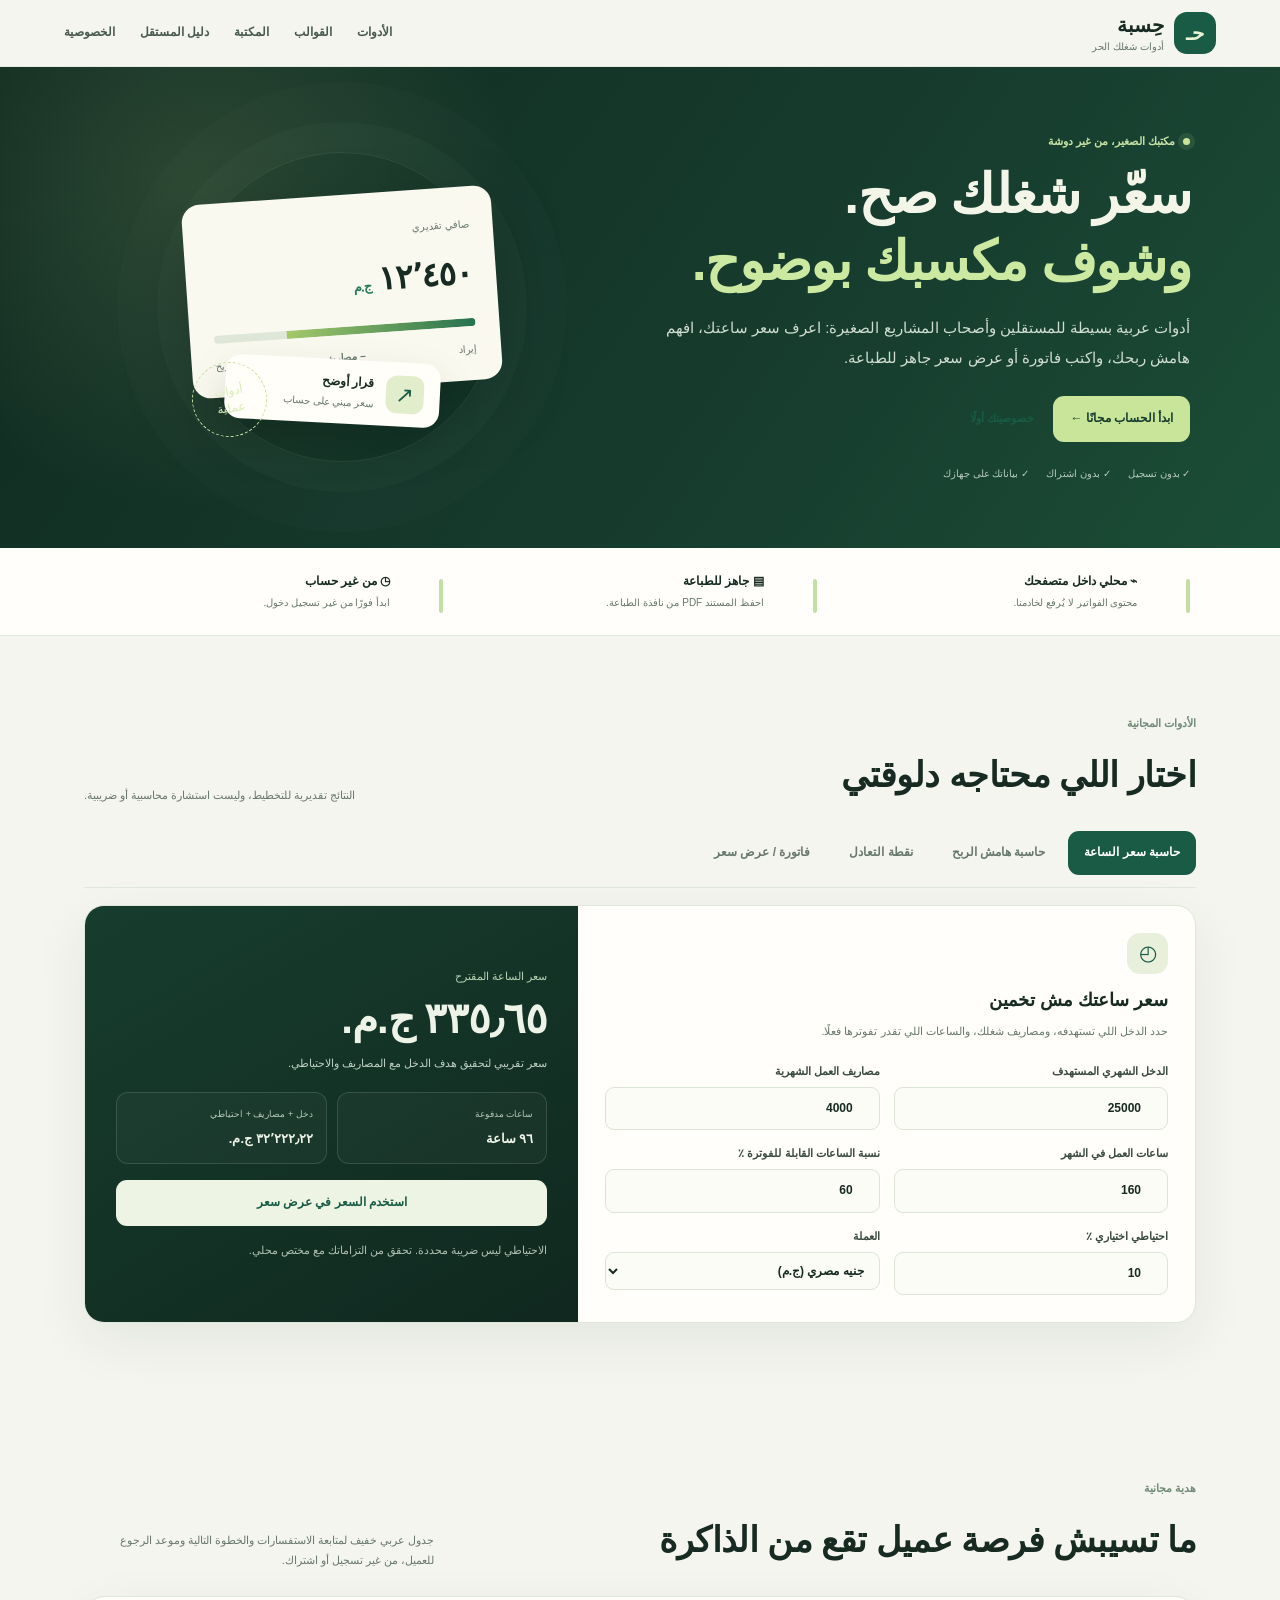
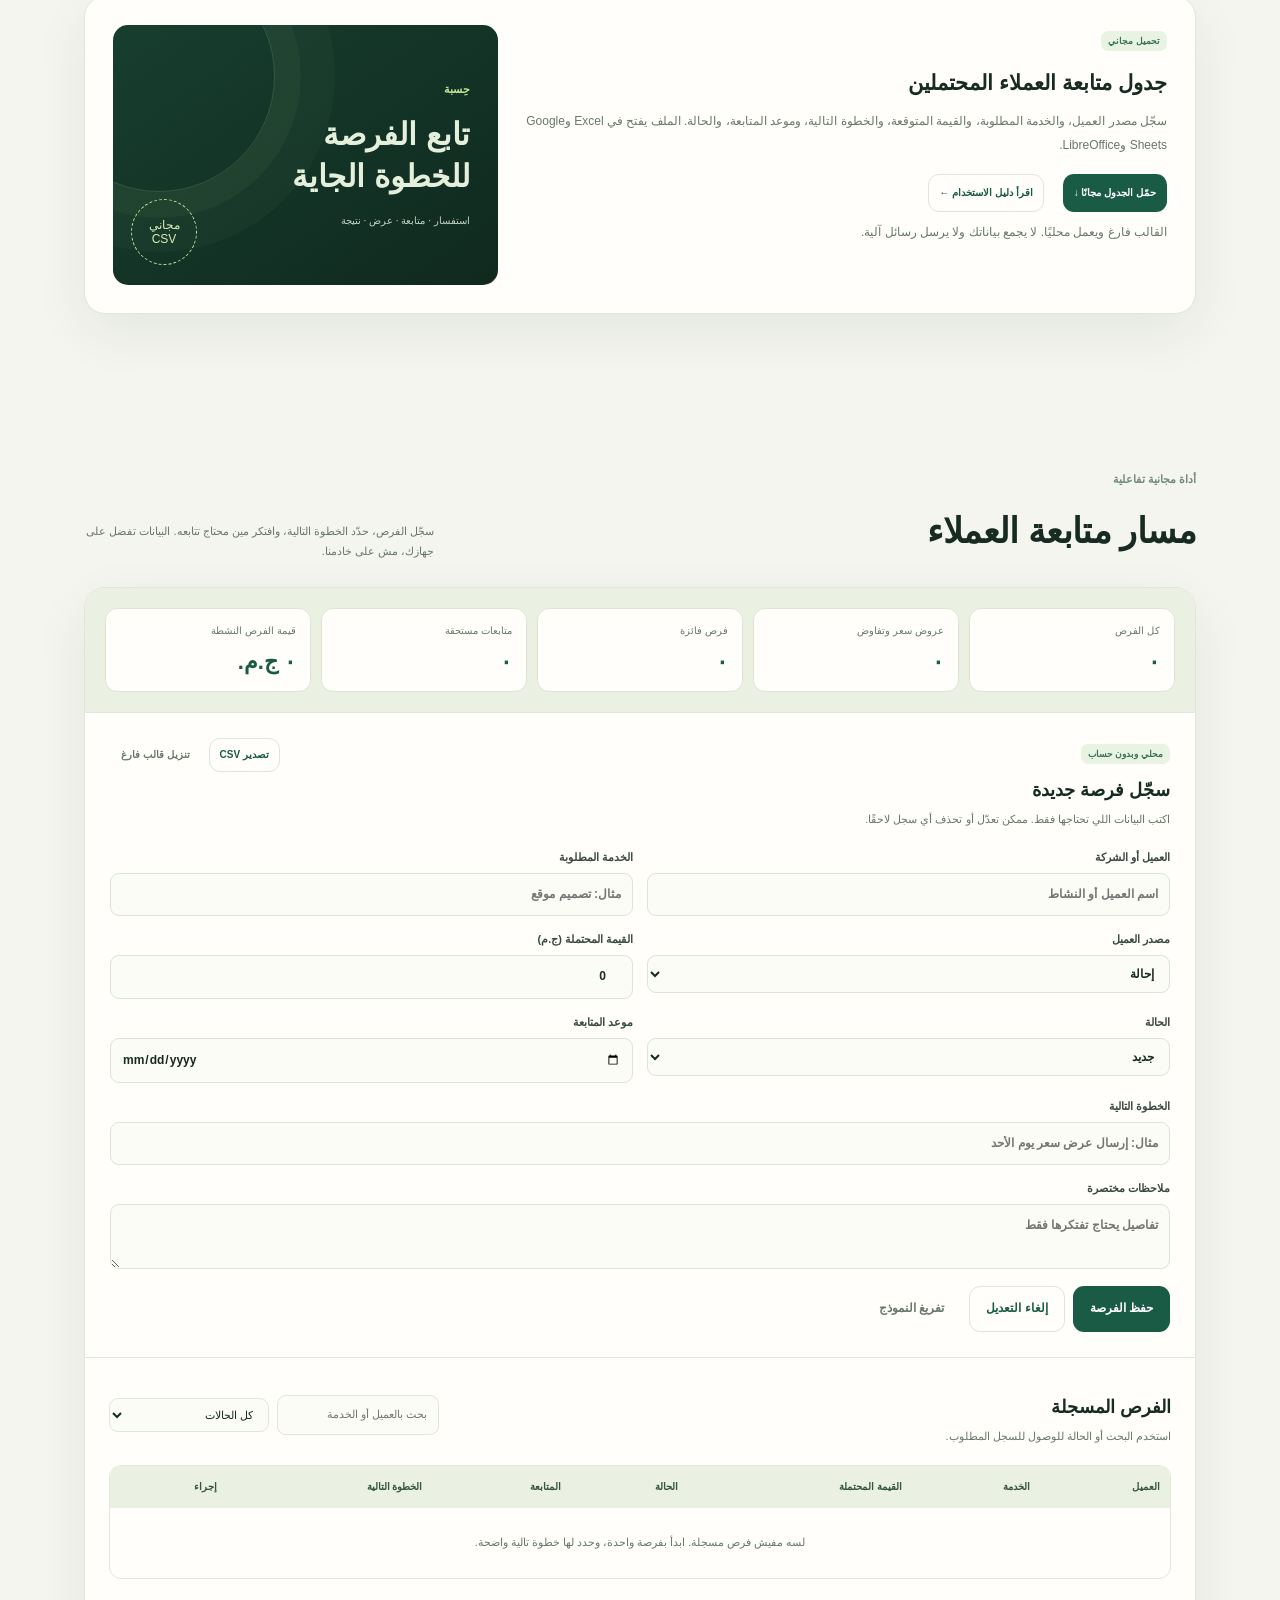
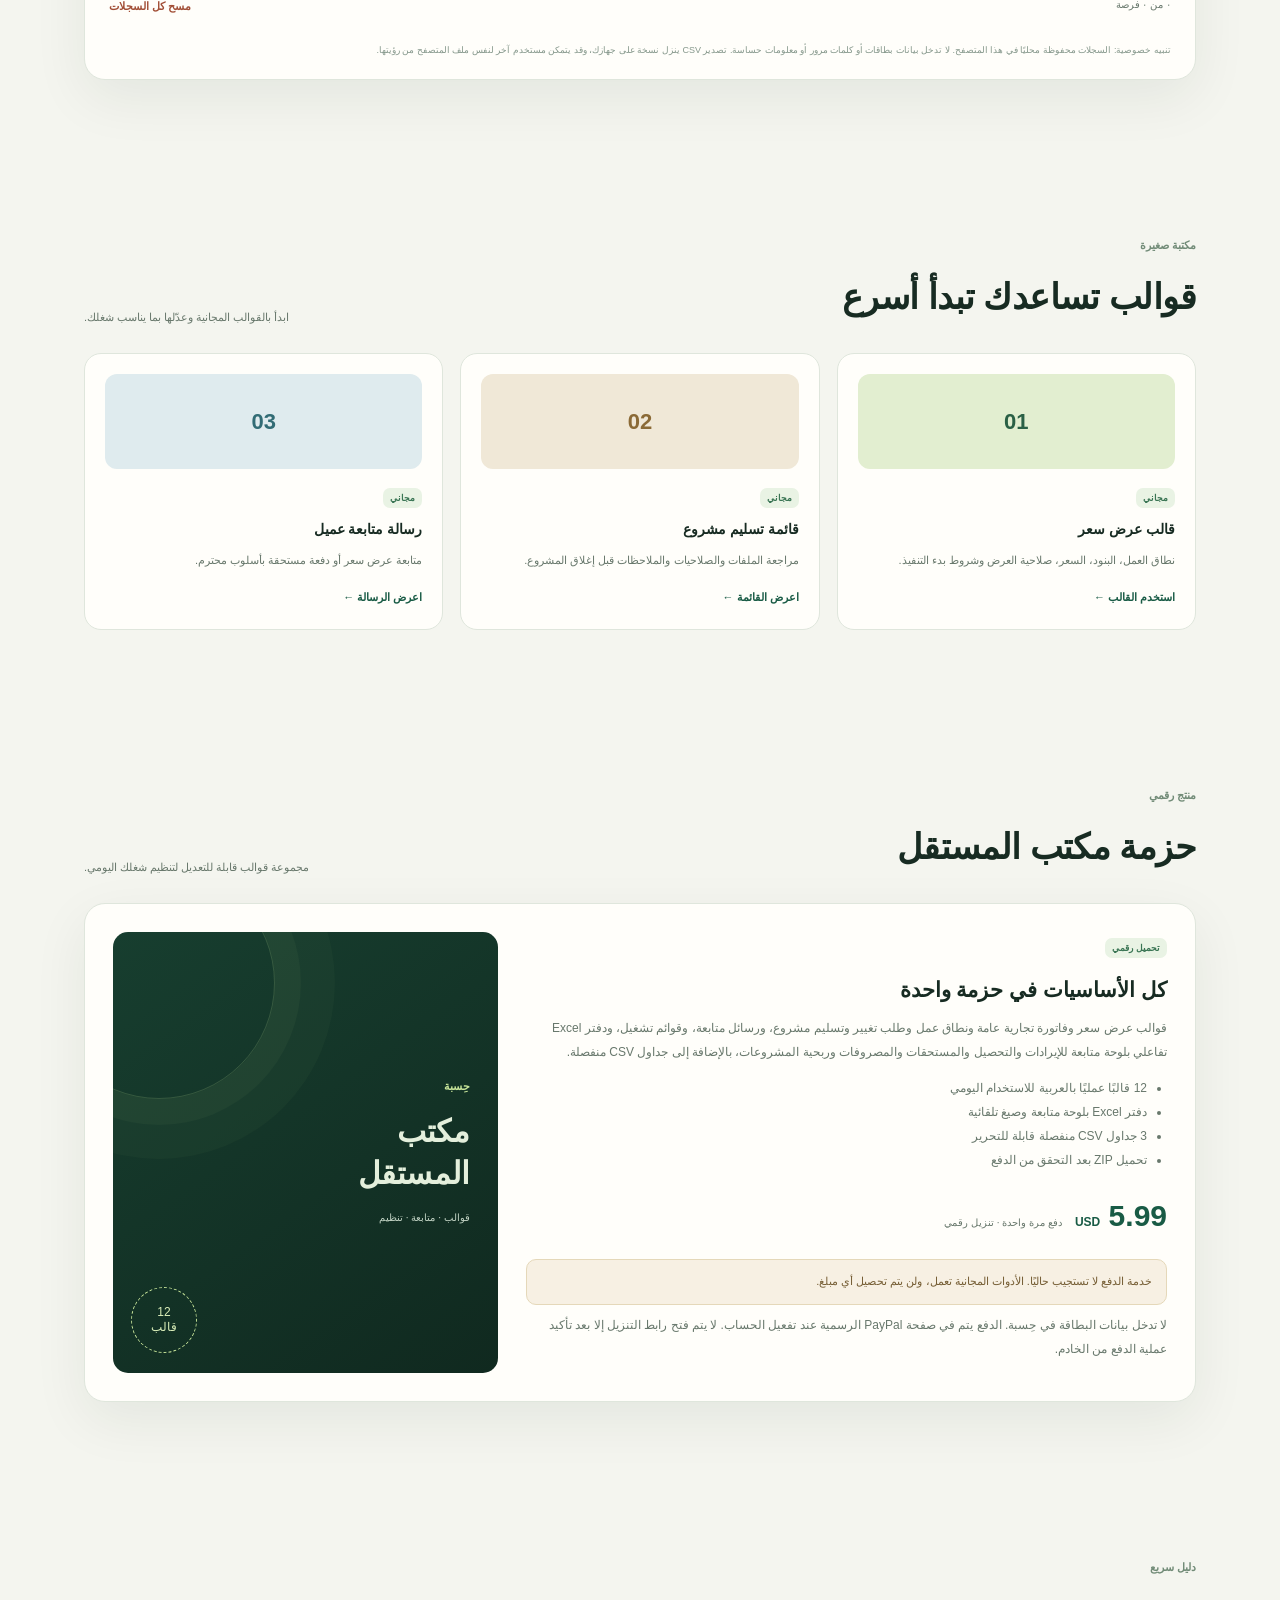
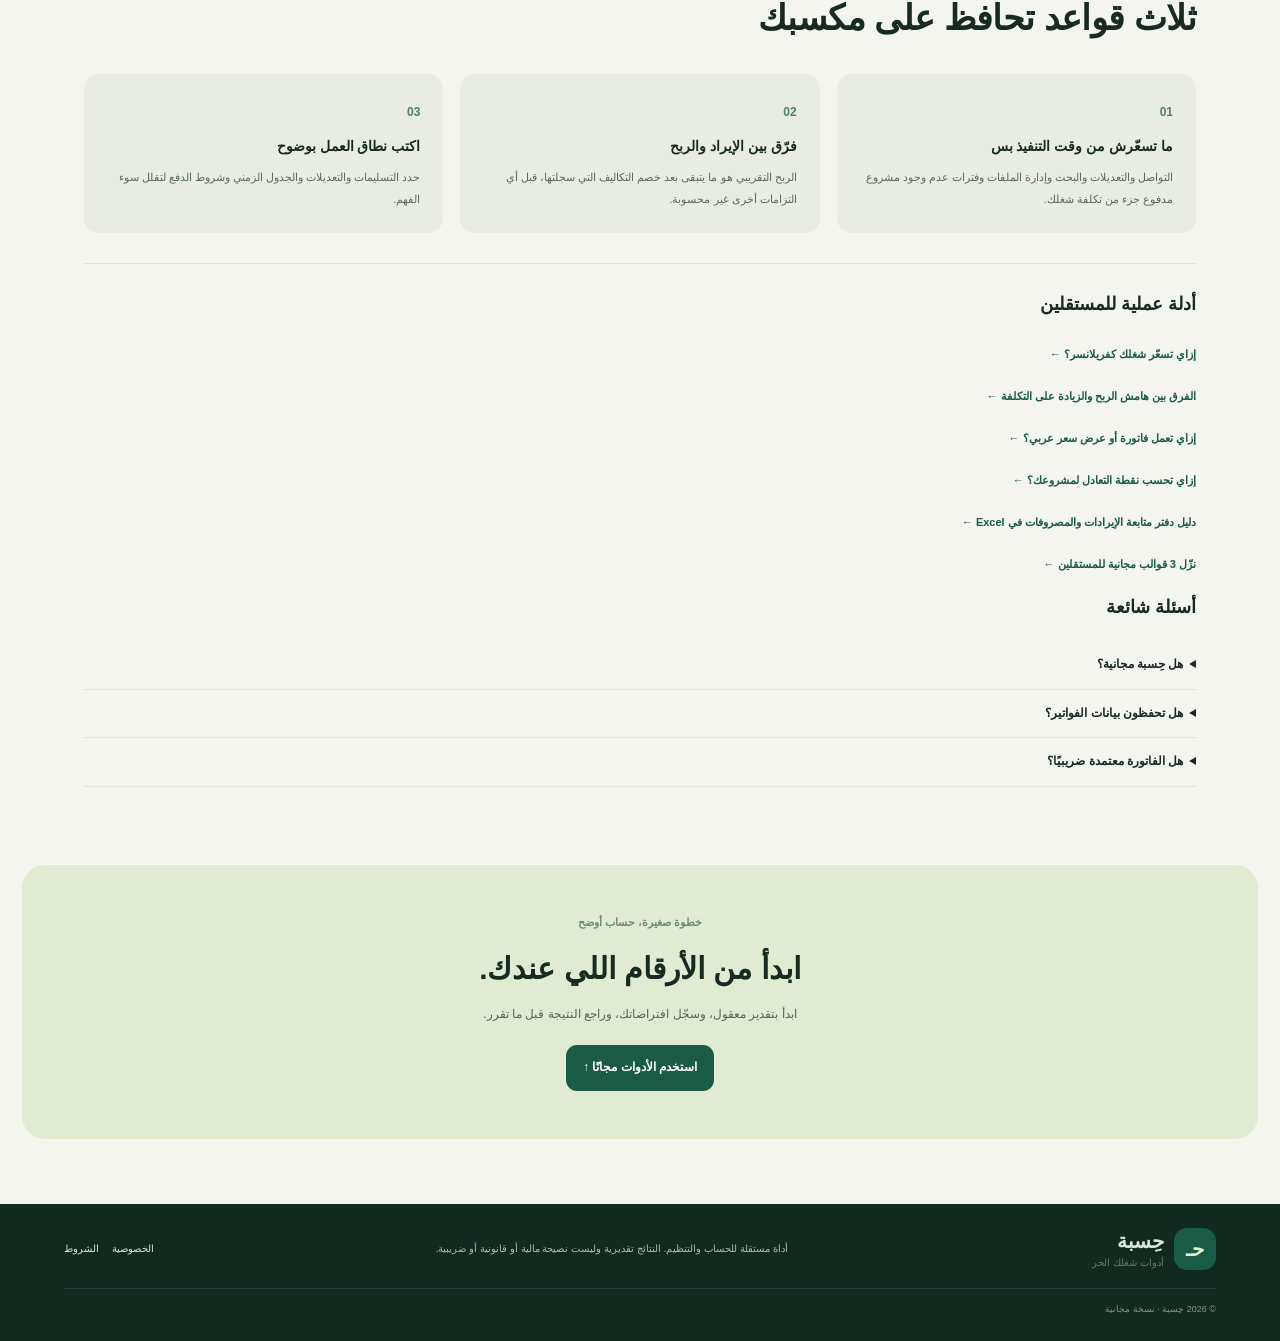
==== commit af7e3b2f: "Link free template download page from homepage" ====
--- a/hesba/index.html
+++ b/hesba/index.html
@@ -35,7 +35,7 @@
 </div></section>
 <section class="section" id="templates"><div class="head"><div><p class="kicker">مكتبة صغيرة</p><h2>قوالب تساعدك تبدأ أسرع</h2></div><p class="muted">ابدأ بالقوالب المجانية وعدّلها بما يناسب شغلك.</p></div><div class="cards"><article><span class="art green">01</span><span class="tag">مجاني</span><h3>قالب عرض سعر</h3><p>نطاق العمل، البنود، السعر، صلاحية العرض وشروط بدء التنفيذ.</p><button class="under template" data-template="quote">استخدم القالب ←</button></article><article><span class="art sand">02</span><span class="tag">مجاني</span><h3>قائمة تسليم مشروع</h3><p>مراجعة الملفات والصلاحيات والملاحظات قبل إغلاق المشروع.</p><button class="under template" data-template="handover">اعرض القائمة ←</button></article><article><span class="art blue">03</span><span class="tag">مجاني</span><h3>رسالة متابعة عميل</h3><p>متابعة عرض سعر أو دفعة مستحقة بأسلوب محترم.</p><button class="under template" data-template="followup">اعرض الرسالة ←</button></article></div><div id="templateBox" class="templatebox" hidden><div class="linehead"><h3 id="templateTitle"></h3><button class="btn small outline" id="copyTemplate">نسخ النص</button></div><pre id="templateText"></pre><small id="copyStatus" aria-live="polite"></small></div></section>
 <section class="section" id="pro-kit"><div class="head"><div><p class="kicker">منتج رقمي</p><h2>حزمة مكتب المستقل</h2></div><p class="muted">مجموعة قوالب قابلة للتعديل لتنظيم شغلك اليومي.</p></div><div class="kit-card"><div class="kit-copy"><span class="tag">تحميل رقمي</span><h3>كل الأساسيات في حزمة واحدة</h3><p>قوالب عرض سعر وفاتورة تجارية عامة ونطاق عمل وطلب تغيير وتسليم مشروع، ورسائل متابعة، وقوائم تشغيل، ودفتر Excel تفاعلي بلوحة متابعة للإيرادات والتحصيل والمستحقات والمصروفات وربحية المشروعات، بالإضافة إلى جداول CSV منفصلة.</p><ul><li>12 قالبًا عمليًا بالعربية للاستخدام اليومي</li><li>دفتر Excel بلوحة متابعة وصيغ تلقائية</li><li>3 جداول CSV منفصلة قابلة للتحرير</li><li>تحميل ZIP بعد التحقق من الدفع</li></ul><div class="price-row"><strong>5.99 <small>USD</small></strong><span>دفع مرة واحدة · تنزيل رقمي</span></div><div id="checkoutStatus" class="notice-box" role="status" data-state="disabled">الشراء الإلكتروني غير متاح حاليًا. لن يُحصّل أي مبلغ ولن يُفتح التنزيل حتى يكتمل ربط حساب التاجر واختبار الدفع.</div><div id="paypalButtons" hidden></div><div id="downloadArea" hidden><a id="downloadLink" class="btn primary" hidden>تنزيل الحزمة</a></div><p class="fine">لا تدخل بيانات البطاقة في حِسبة. الدفع يتم في صفحة PayPal الرسمية عند تفعيل الحساب. لا يتم فتح رابط التنزيل إلا بعد تأكيد عملية الدفع من الخادم.</p></div><div class="kit-art" aria-hidden="true"><span>حِسبة</span><b>مكتب<br>المستقل</b><small>قوالب · متابعة · تنظيم</small><div class="kit-stamp">12<br>قالب</div></div></div></section>
-<section class="section guide" id="guide"><div class="head"><div><p class="kicker">دليل سريع</p><h2>ثلاث قواعد تحافظ على مكسبك</h2></div></div><div class="guides"><article><b>01</b><h3>ما تسعّرش من وقت التنفيذ بس</h3><p>التواصل والتعديلات والبحث وإدارة الملفات وفترات عدم وجود مشروع مدفوع جزء من تكلفة شغلك.</p></article><article><b>02</b><h3>فرّق بين الإيراد والربح</h3><p>الربح التقريبي هو ما يتبقى بعد خصم التكاليف التي سجلتها، قبل أي التزامات أخرى غير محسوبة.</p></article><article><b>03</b><h3>اكتب نطاق العمل بوضوح</h3><p>حدد التسليمات والتعديلات والجدول الزمني وشروط الدفع لتقلل سوء الفهم.</p></article></div><div class="faq"><h3>أدلة عملية للمستقلين</h3><p><a class="under" href="pricing-guide.html">إزاي تسعّر شغلك كفريلانسر؟ ←</a></p><p><a class="under" href="profit-guide.html">الفرق بين هامش الربح والزيادة على التكلفة ←</a></p><p><a class="under" href="invoice-guide.html">إزاي تعمل فاتورة أو عرض سعر عربي؟ ←</a></p><p><a class="under" href="break-even-guide.html">إزاي تحسب نقطة التعادل لمشروعك؟ ←</a></p><p><a class="under" href="business-tracker-guide.html">دليل دفتر متابعة الإيرادات والمصروفات في Excel ←</a></p><h3>أسئلة شائعة</h3><details><summary>هل حِسبة مجانية؟</summary><p>الأدوات الأساسية مجانية ولا تحتاج حسابًا.</p></details><details><summary>هل تحفظون بيانات الفواتير؟</summary><p>لا يرسل التطبيق محتوى الفواتير إلى خادم حِسبة. المسودات الاختيارية تُحفظ محليًا بمتصفحك.</p></details><details><summary>هل الفاتورة معتمدة ضريبيًا؟</summary><p>لا. هذا مستند تجاري عام للطباعة، وليس برنامج فوترة ضريبية معتمدًا. راجع المتطلبات الرسمية في بلدك.</p></details></div></section>
+<section class="section guide" id="guide"><div class="head"><div><p class="kicker">دليل سريع</p><h2>ثلاث قواعد تحافظ على مكسبك</h2></div></div><div class="guides"><article><b>01</b><h3>ما تسعّرش من وقت التنفيذ بس</h3><p>التواصل والتعديلات والبحث وإدارة الملفات وفترات عدم وجود مشروع مدفوع جزء من تكلفة شغلك.</p></article><article><b>02</b><h3>فرّق بين الإيراد والربح</h3><p>الربح التقريبي هو ما يتبقى بعد خصم التكاليف التي سجلتها، قبل أي التزامات أخرى غير محسوبة.</p></article><article><b>03</b><h3>اكتب نطاق العمل بوضوح</h3><p>حدد التسليمات والتعديلات والجدول الزمني وشروط الدفع لتقلل سوء الفهم.</p></article></div><div class="faq"><h3>أدلة عملية للمستقلين</h3><p><a class="under" href="pricing-guide.html">إزاي تسعّر شغلك كفريلانسر؟ ←</a></p><p><a class="under" href="profit-guide.html">الفرق بين هامش الربح والزيادة على التكلفة ←</a></p><p><a class="under" href="invoice-guide.html">إزاي تعمل فاتورة أو عرض سعر عربي؟ ←</a></p><p><a class="under" href="break-even-guide.html">إزاي تحسب نقطة التعادل لمشروعك؟ ←</a></p><p><a class="under" href="business-tracker-guide.html">دليل دفتر متابعة الإيرادات والمصروفات في Excel ←</a></p><p><a class="under" href="free-samples.html">نزّل 3 قوالب مجانية للمستقلين ←</a></p><h3>أسئلة شائعة</h3><details><summary>هل حِسبة مجانية؟</summary><p>الأدوات الأساسية مجانية ولا تحتاج حسابًا.</p></details><details><summary>هل تحفظون بيانات الفواتير؟</summary><p>لا يرسل التطبيق محتوى الفواتير إلى خادم حِسبة. المسودات الاختيارية تُحفظ محليًا بمتصفحك.</p></details><details><summary>هل الفاتورة معتمدة ضريبيًا؟</summary><p>لا. هذا مستند تجاري عام للطباعة، وليس برنامج فوترة ضريبية معتمدًا. راجع المتطلبات الرسمية في بلدك.</p></details></div></section>
 <section class="end"><p class="kicker">خطوة صغيرة، حساب أوضح</p><h2>ابدأ من الأرقام اللي عندك.</h2><p>ابدأ بتقدير معقول، وسجّل افتراضاتك، وراجع النتيجة قبل ما تقرر.</p><a class="btn primary" href="#tools">استخدم الأدوات مجانًا ↑</a></section>
 </main>
 <footer><div class="brand"><span class="logo">حـ</span><span>حِسبة<small>أدوات شغلك الحر</small></span></div><p>أداة مستقلة للحساب والتنظيم. النتائج تقديرية وليست نصيحة مالية أو قانونية أو ضريبية.</p><div><a href="privacy.html">الخصوصية</a><a href="terms.html">الشروط</a></div><small>© <span id="year"></span> حِسبة · نسخة مجانية</small></footer><div class="toast" id="toast" role="status" aria-live="polite"></div><script src="app.js" defer></script><script src="leads.js" defer></script><script src="checkout.js" defer></script>
--- a/hesba/style.css
+++ b/hesba/style.css
@@ -7,3 +7,5 @@
 
 .resource-grid{display:grid;grid-template-columns:repeat(3,minmax(0,1fr));gap:15px;margin-top:28px}.resource-grid article{min-width:0;display:flex;flex-direction:column;align-items:flex-start;padding:22px;background:var(--surface);border:1px solid var(--line);border-radius:16px}.resource-grid h2{font-size:17px;line-height:1.6;margin:10px 0 7px}.resource-grid p{font-size:11px;line-height:2;color:var(--muted);flex:1}.resource-grid .under{margin-top:8px}.resource-foot{margin-top:35px;padding:24px;border-radius:16px;background:#e9ece2}.resource-foot h2{font-size:19px}.resource-foot p{font-size:12px;line-height:2;color:#5b6a5f;max-width:850px}
 @media(max-width:850px){.resource-grid{grid-template-columns:repeat(2,minmax(0,1fr))}}@media(max-width:600px){.resource-grid{grid-template-columns:1fr}.resource-grid article{padding:19px}.resource-foot{padding:20px 16px}}
+
+.freebie-grid{display:grid;grid-template-columns:repeat(3,minmax(0,1fr));gap:16px;margin:28px 0}.freebie-card{padding:20px;border:1px solid var(--line);border-radius:17px;background:var(--surface);box-shadow:var(--shadow)}.freebie-card .art{margin-bottom:14px}.freebie-card h2{font-size:17px;margin:6px 0}.freebie-card p{color:var(--muted);font-size:12px;line-height:1.95;min-height:70px}.sample-note{margin-top:34px;padding:25px;border:1px solid var(--line);border-radius:18px;background:#fffefa}.sample-note h2{font-size:20px;margin-top:15px}.sample-note p{font-size:13px;color:#4f6054;line-height:2}.sample-note .btn{margin:3px 0 8px}@media(max-width:700px){.freebie-grid{grid-template-columns:1fr}.freebie-card p{min-height:0}.sample-note{padding:18px}}
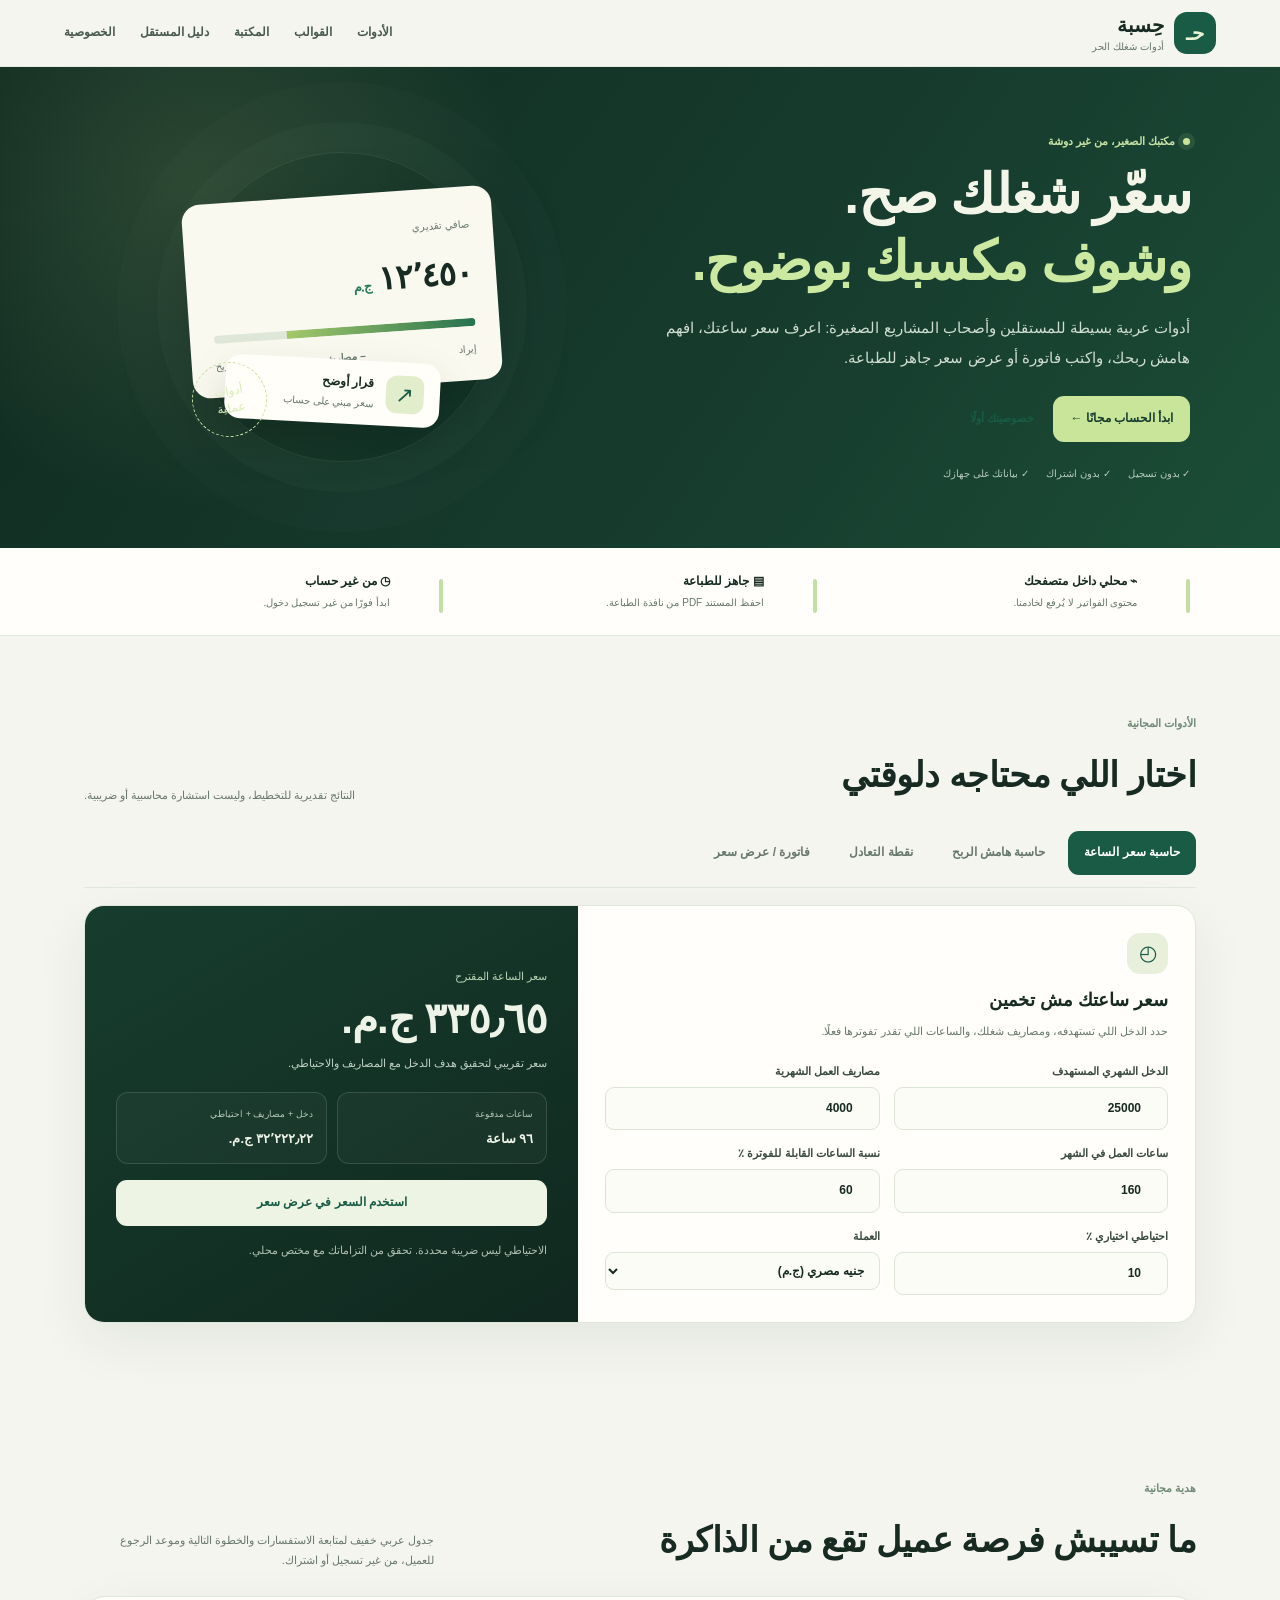
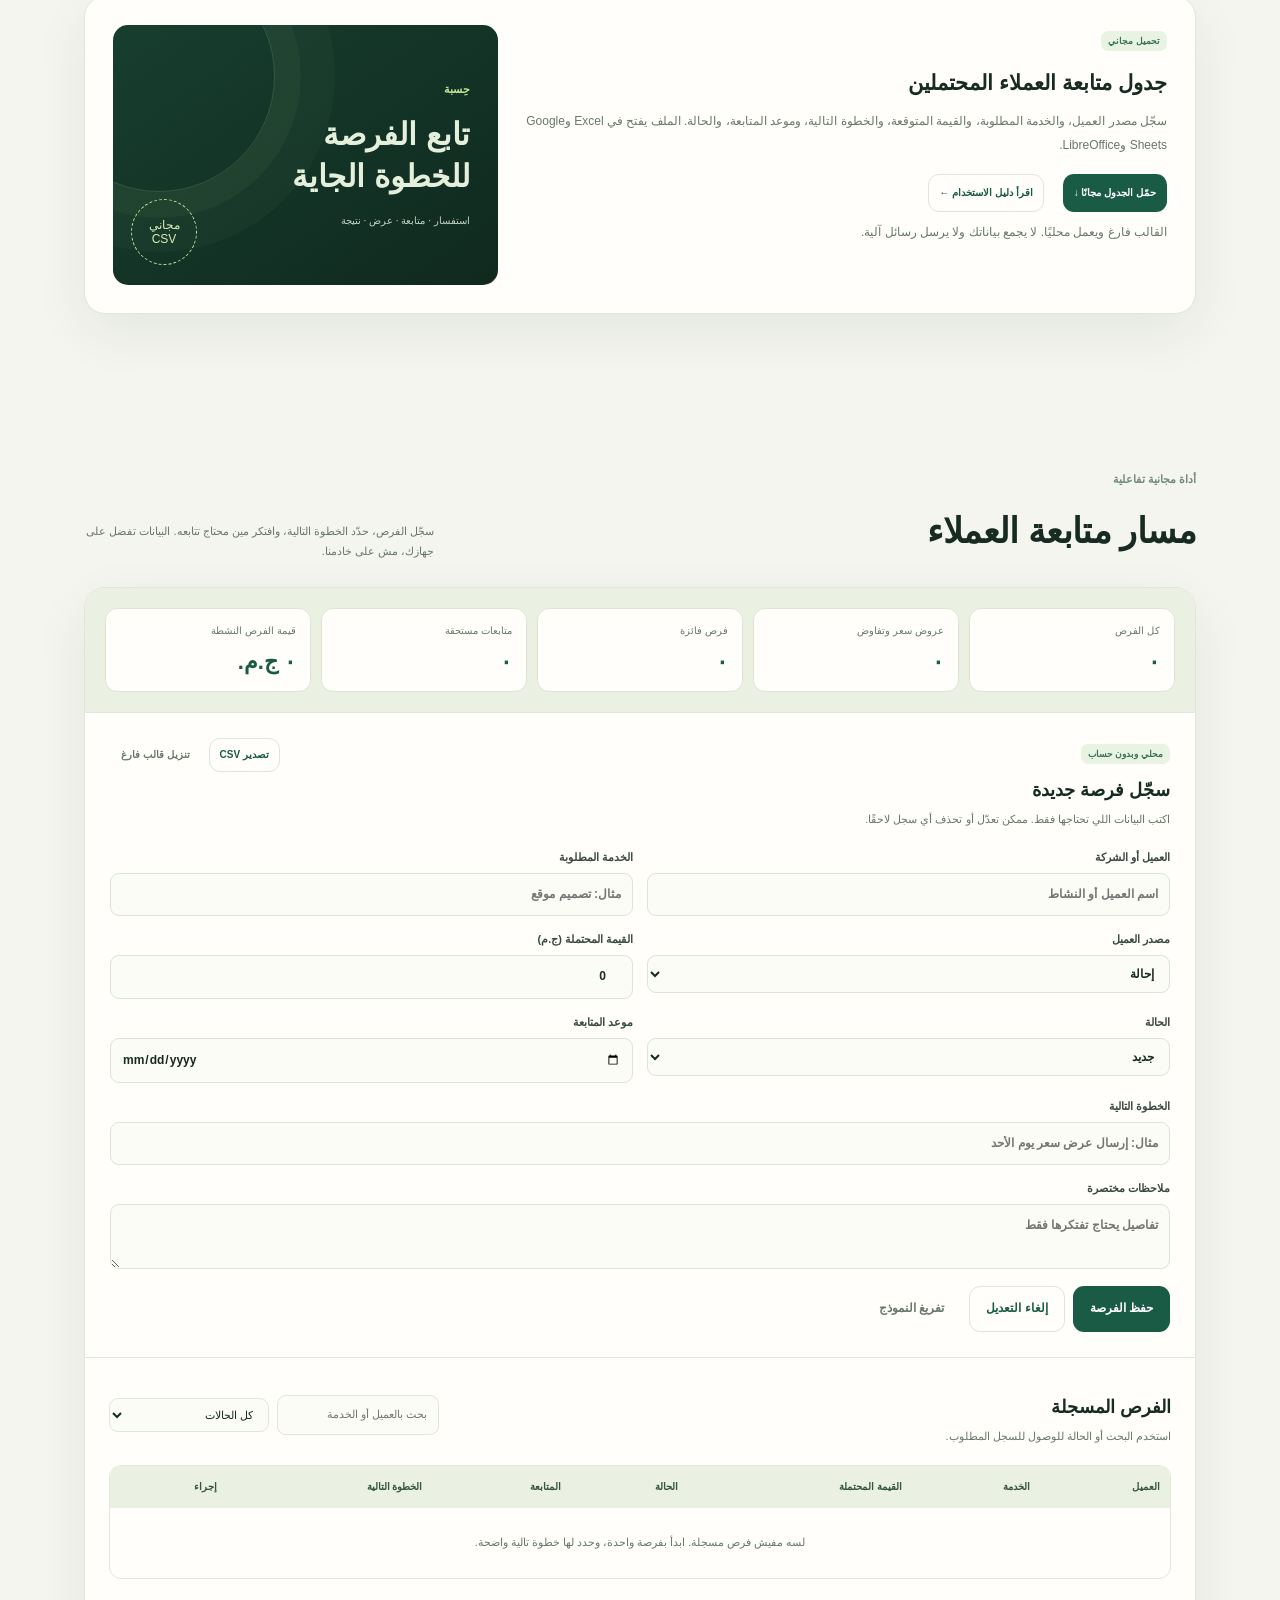
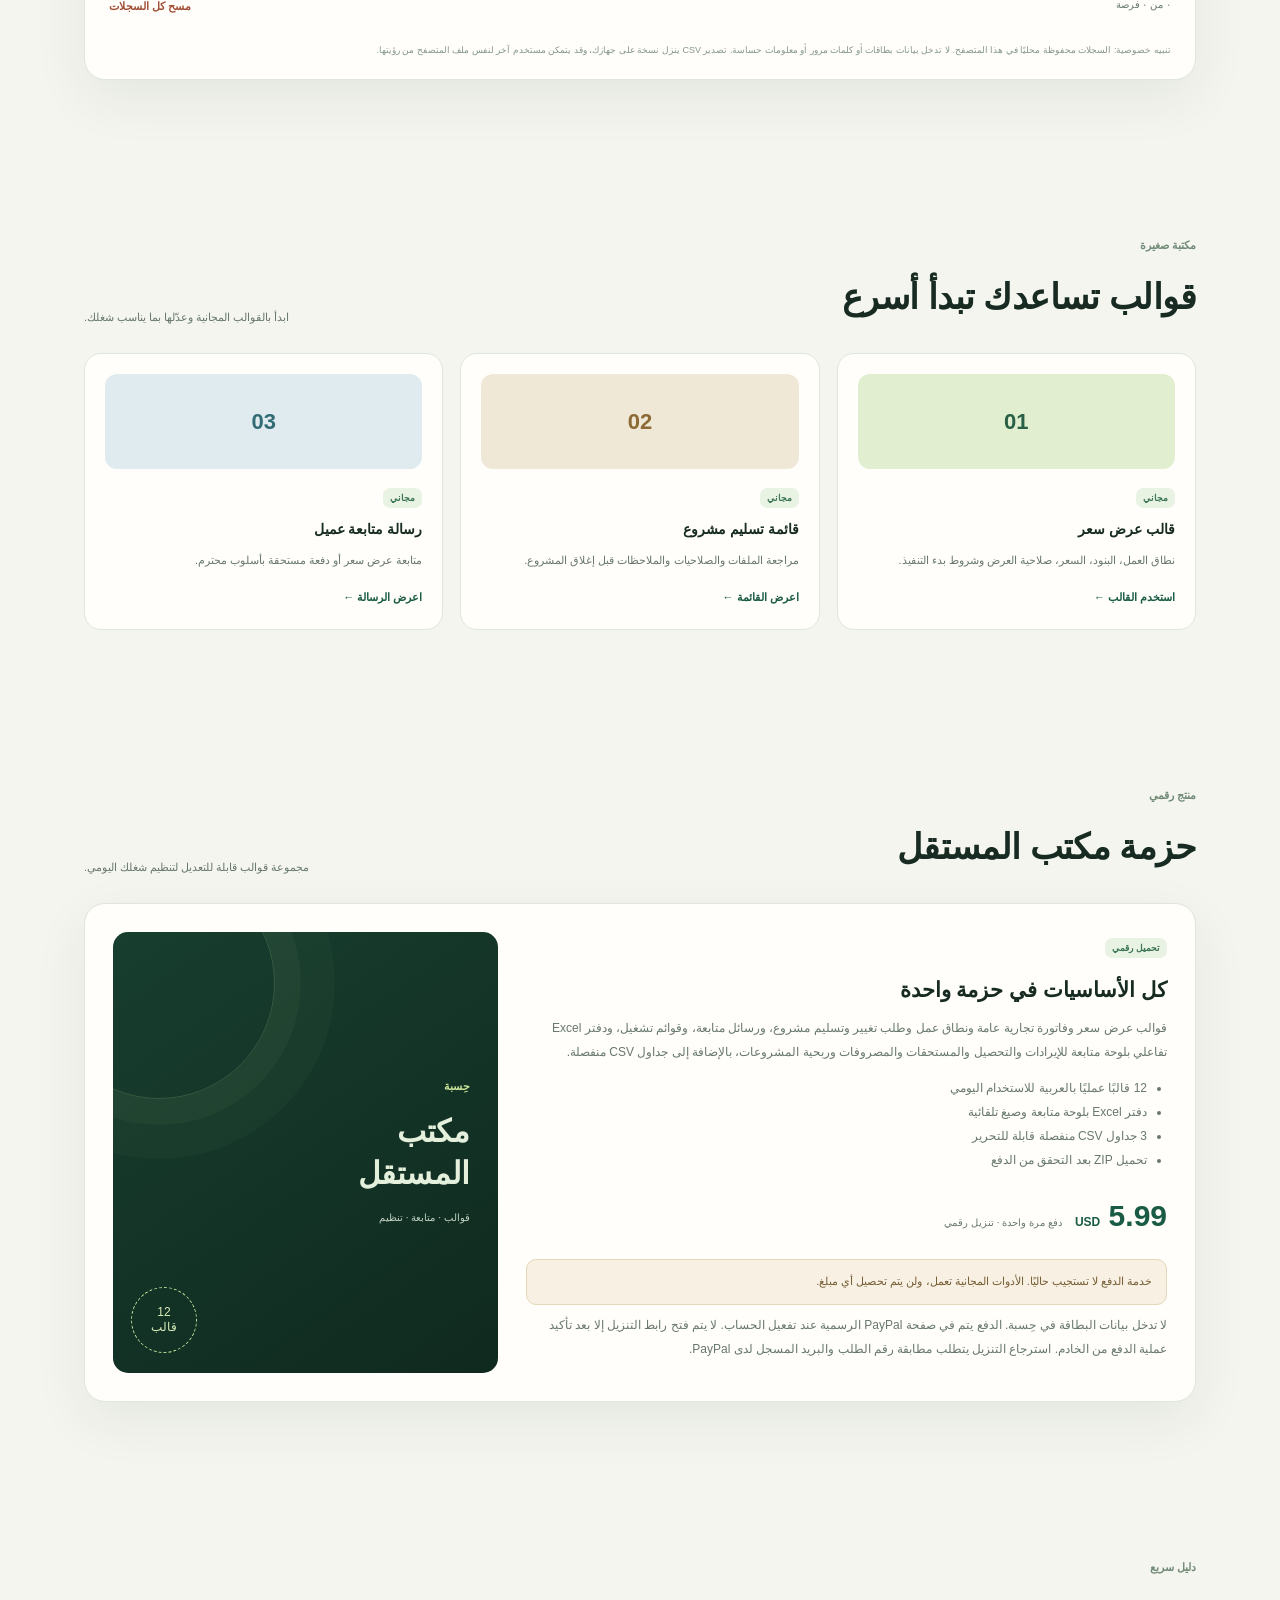
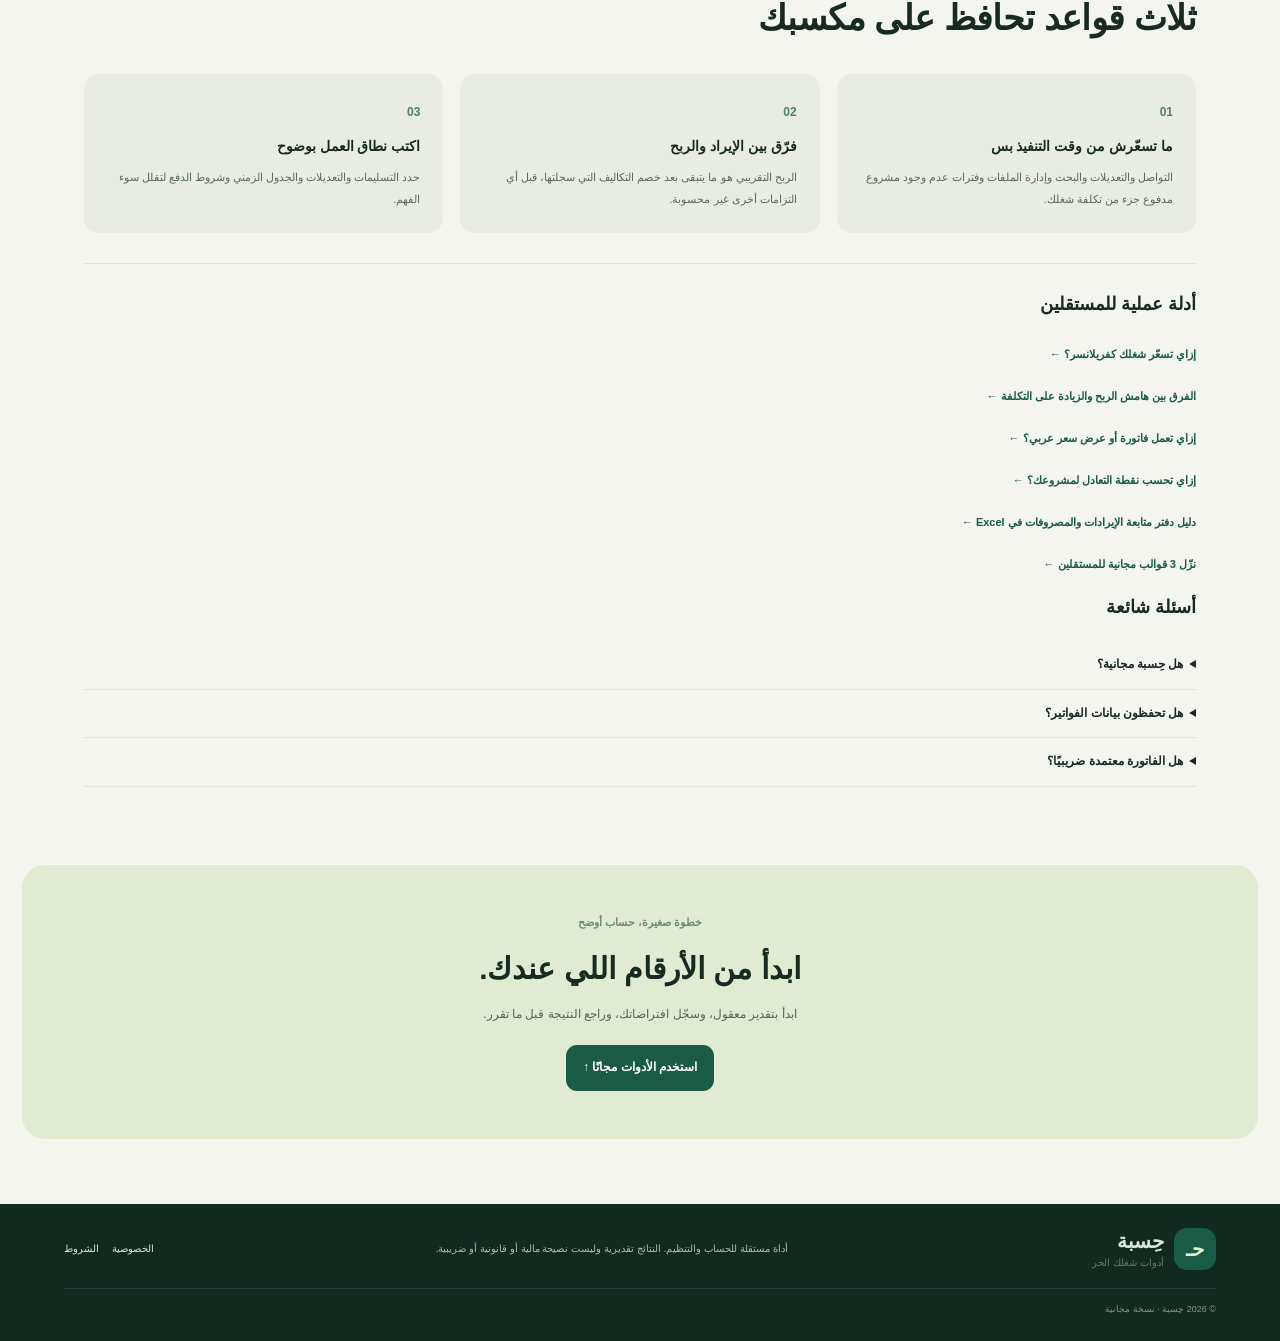
==== commit 4cf3f960: "Add secure self-service download recovery form for buyers" ====
--- a/hesba/index.html
+++ b/hesba/index.html
@@ -34,7 +34,7 @@
 <p class="fine tracker-privacy-note">تنبيه خصوصية: السجلات محفوظة محليًا في هذا المتصفح. لا تدخل بيانات بطاقات أو كلمات مرور أو معلومات حساسة. تصدير CSV ينزل نسخة على جهازك، وقد يتمكن مستخدم آخر لنفس ملف المتصفح من رؤيتها.</p>
 </div></section>
 <section class="section" id="templates"><div class="head"><div><p class="kicker">مكتبة صغيرة</p><h2>قوالب تساعدك تبدأ أسرع</h2></div><p class="muted">ابدأ بالقوالب المجانية وعدّلها بما يناسب شغلك.</p></div><div class="cards"><article><span class="art green">01</span><span class="tag">مجاني</span><h3>قالب عرض سعر</h3><p>نطاق العمل، البنود، السعر، صلاحية العرض وشروط بدء التنفيذ.</p><button class="under template" data-template="quote">استخدم القالب ←</button></article><article><span class="art sand">02</span><span class="tag">مجاني</span><h3>قائمة تسليم مشروع</h3><p>مراجعة الملفات والصلاحيات والملاحظات قبل إغلاق المشروع.</p><button class="under template" data-template="handover">اعرض القائمة ←</button></article><article><span class="art blue">03</span><span class="tag">مجاني</span><h3>رسالة متابعة عميل</h3><p>متابعة عرض سعر أو دفعة مستحقة بأسلوب محترم.</p><button class="under template" data-template="followup">اعرض الرسالة ←</button></article></div><div id="templateBox" class="templatebox" hidden><div class="linehead"><h3 id="templateTitle"></h3><button class="btn small outline" id="copyTemplate">نسخ النص</button></div><pre id="templateText"></pre><small id="copyStatus" aria-live="polite"></small></div></section>
-<section class="section" id="pro-kit"><div class="head"><div><p class="kicker">منتج رقمي</p><h2>حزمة مكتب المستقل</h2></div><p class="muted">مجموعة قوالب قابلة للتعديل لتنظيم شغلك اليومي.</p></div><div class="kit-card"><div class="kit-copy"><span class="tag">تحميل رقمي</span><h3>كل الأساسيات في حزمة واحدة</h3><p>قوالب عرض سعر وفاتورة تجارية عامة ونطاق عمل وطلب تغيير وتسليم مشروع، ورسائل متابعة، وقوائم تشغيل، ودفتر Excel تفاعلي بلوحة متابعة للإيرادات والتحصيل والمستحقات والمصروفات وربحية المشروعات، بالإضافة إلى جداول CSV منفصلة.</p><ul><li>12 قالبًا عمليًا بالعربية للاستخدام اليومي</li><li>دفتر Excel بلوحة متابعة وصيغ تلقائية</li><li>3 جداول CSV منفصلة قابلة للتحرير</li><li>تحميل ZIP بعد التحقق من الدفع</li></ul><div class="price-row"><strong>5.99 <small>USD</small></strong><span>دفع مرة واحدة · تنزيل رقمي</span></div><div id="checkoutStatus" class="notice-box" role="status" data-state="disabled">الشراء الإلكتروني غير متاح حاليًا. لن يُحصّل أي مبلغ ولن يُفتح التنزيل حتى يكتمل ربط حساب التاجر واختبار الدفع.</div><div id="paypalButtons" hidden></div><div id="downloadArea" hidden><a id="downloadLink" class="btn primary" hidden>تنزيل الحزمة</a></div><p class="fine">لا تدخل بيانات البطاقة في حِسبة. الدفع يتم في صفحة PayPal الرسمية عند تفعيل الحساب. لا يتم فتح رابط التنزيل إلا بعد تأكيد عملية الدفع من الخادم.</p></div><div class="kit-art" aria-hidden="true"><span>حِسبة</span><b>مكتب<br>المستقل</b><small>قوالب · متابعة · تنظيم</small><div class="kit-stamp">12<br>قالب</div></div></div></section>
+<section class="section" id="pro-kit"><div class="head"><div><p class="kicker">منتج رقمي</p><h2>حزمة مكتب المستقل</h2></div><p class="muted">مجموعة قوالب قابلة للتعديل لتنظيم شغلك اليومي.</p></div><div class="kit-card"><div class="kit-copy"><span class="tag">تحميل رقمي</span><h3>كل الأساسيات في حزمة واحدة</h3><p>قوالب عرض سعر وفاتورة تجارية عامة ونطاق عمل وطلب تغيير وتسليم مشروع، ورسائل متابعة، وقوائم تشغيل، ودفتر Excel تفاعلي بلوحة متابعة للإيرادات والتحصيل والمستحقات والمصروفات وربحية المشروعات، بالإضافة إلى جداول CSV منفصلة.</p><ul><li>12 قالبًا عمليًا بالعربية للاستخدام اليومي</li><li>دفتر Excel بلوحة متابعة وصيغ تلقائية</li><li>3 جداول CSV منفصلة قابلة للتحرير</li><li>تحميل ZIP بعد التحقق من الدفع</li></ul><div class="price-row"><strong>5.99 <small>USD</small></strong><span>دفع مرة واحدة · تنزيل رقمي</span></div><div id="checkoutStatus" class="notice-box" role="status" data-state="disabled">الشراء الإلكتروني غير متاح حاليًا. لن يُحصّل أي مبلغ ولن يُفتح التنزيل حتى يكتمل ربط حساب التاجر واختبار الدفع.</div><div id="paypalButtons" hidden></div><div id="downloadArea" hidden><a id="downloadLink" class="btn primary" hidden>تنزيل الحزمة</a></div><div id="recoverySection" class="recovery-box" hidden><h3>اشتريت الحزمة قبل كده؟</h3><p>لو فقدت رابط التنزيل، أدخل رقم طلب PayPal والبريد المرتبط بالدفع. هنراجع حالة الطلب مع PayPal قبل إصدار رمز تنزيل جديد.</p><div class="grid"><label>رقم طلب PayPal<input id="recoveryOrderId" maxlength="40" pattern="[A-Z0-9]+" autocomplete="off" placeholder="رقم الطلب كما يظهر في PayPal"></label><label>البريد الإلكتروني للمشتري<input id="recoveryEmail" type="email" maxlength="254" autocomplete="email" placeholder="البريد المستخدم في الدفع"></label></div><button id="recoveryBtn" type="button" class="btn outline">استعادة التنزيل</button><p id="recoveryStatus" class="fine" role="status" aria-live="polite"></p></div><p class="fine">لا تدخل بيانات البطاقة في حِسبة. الدفع يتم في صفحة PayPal الرسمية عند تفعيل الحساب. لا يتم فتح رابط التنزيل إلا بعد تأكيد عملية الدفع من الخادم. استرجاع التنزيل يتطلب مطابقة رقم الطلب والبريد المسجل لدى PayPal.</p></div><div class="kit-art" aria-hidden="true"><span>حِسبة</span><b>مكتب<br>المستقل</b><small>قوالب · متابعة · تنظيم</small><div class="kit-stamp">12<br>قالب</div></div></div></section>
 <section class="section guide" id="guide"><div class="head"><div><p class="kicker">دليل سريع</p><h2>ثلاث قواعد تحافظ على مكسبك</h2></div></div><div class="guides"><article><b>01</b><h3>ما تسعّرش من وقت التنفيذ بس</h3><p>التواصل والتعديلات والبحث وإدارة الملفات وفترات عدم وجود مشروع مدفوع جزء من تكلفة شغلك.</p></article><article><b>02</b><h3>فرّق بين الإيراد والربح</h3><p>الربح التقريبي هو ما يتبقى بعد خصم التكاليف التي سجلتها، قبل أي التزامات أخرى غير محسوبة.</p></article><article><b>03</b><h3>اكتب نطاق العمل بوضوح</h3><p>حدد التسليمات والتعديلات والجدول الزمني وشروط الدفع لتقلل سوء الفهم.</p></article></div><div class="faq"><h3>أدلة عملية للمستقلين</h3><p><a class="under" href="pricing-guide.html">إزاي تسعّر شغلك كفريلانسر؟ ←</a></p><p><a class="under" href="profit-guide.html">الفرق بين هامش الربح والزيادة على التكلفة ←</a></p><p><a class="under" href="invoice-guide.html">إزاي تعمل فاتورة أو عرض سعر عربي؟ ←</a></p><p><a class="under" href="break-even-guide.html">إزاي تحسب نقطة التعادل لمشروعك؟ ←</a></p><p><a class="under" href="business-tracker-guide.html">دليل دفتر متابعة الإيرادات والمصروفات في Excel ←</a></p><p><a class="under" href="free-samples.html">نزّل 3 قوالب مجانية للمستقلين ←</a></p><h3>أسئلة شائعة</h3><details><summary>هل حِسبة مجانية؟</summary><p>الأدوات الأساسية مجانية ولا تحتاج حسابًا.</p></details><details><summary>هل تحفظون بيانات الفواتير؟</summary><p>لا يرسل التطبيق محتوى الفواتير إلى خادم حِسبة. المسودات الاختيارية تُحفظ محليًا بمتصفحك.</p></details><details><summary>هل الفاتورة معتمدة ضريبيًا؟</summary><p>لا. هذا مستند تجاري عام للطباعة، وليس برنامج فوترة ضريبية معتمدًا. راجع المتطلبات الرسمية في بلدك.</p></details></div></section>
 <section class="end"><p class="kicker">خطوة صغيرة، حساب أوضح</p><h2>ابدأ من الأرقام اللي عندك.</h2><p>ابدأ بتقدير معقول، وسجّل افتراضاتك، وراجع النتيجة قبل ما تقرر.</p><a class="btn primary" href="#tools">استخدم الأدوات مجانًا ↑</a></section>
 </main>
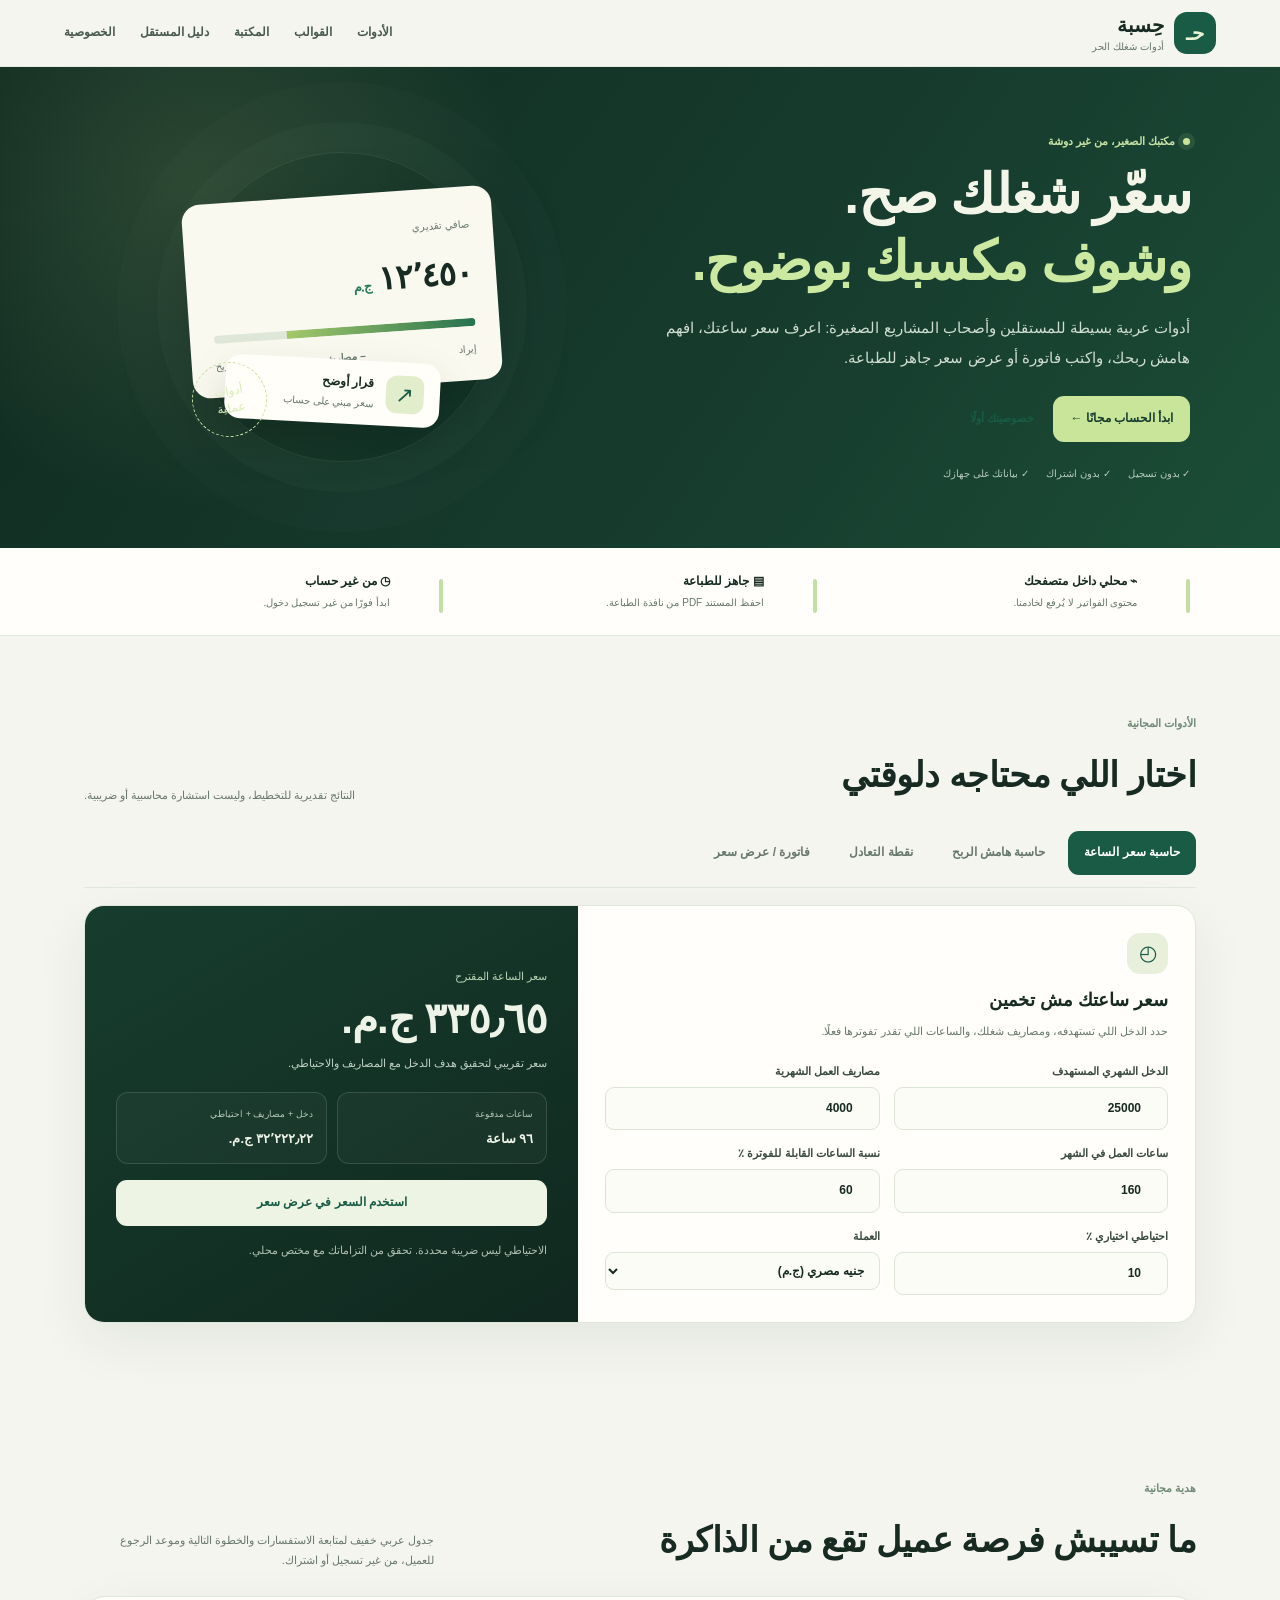
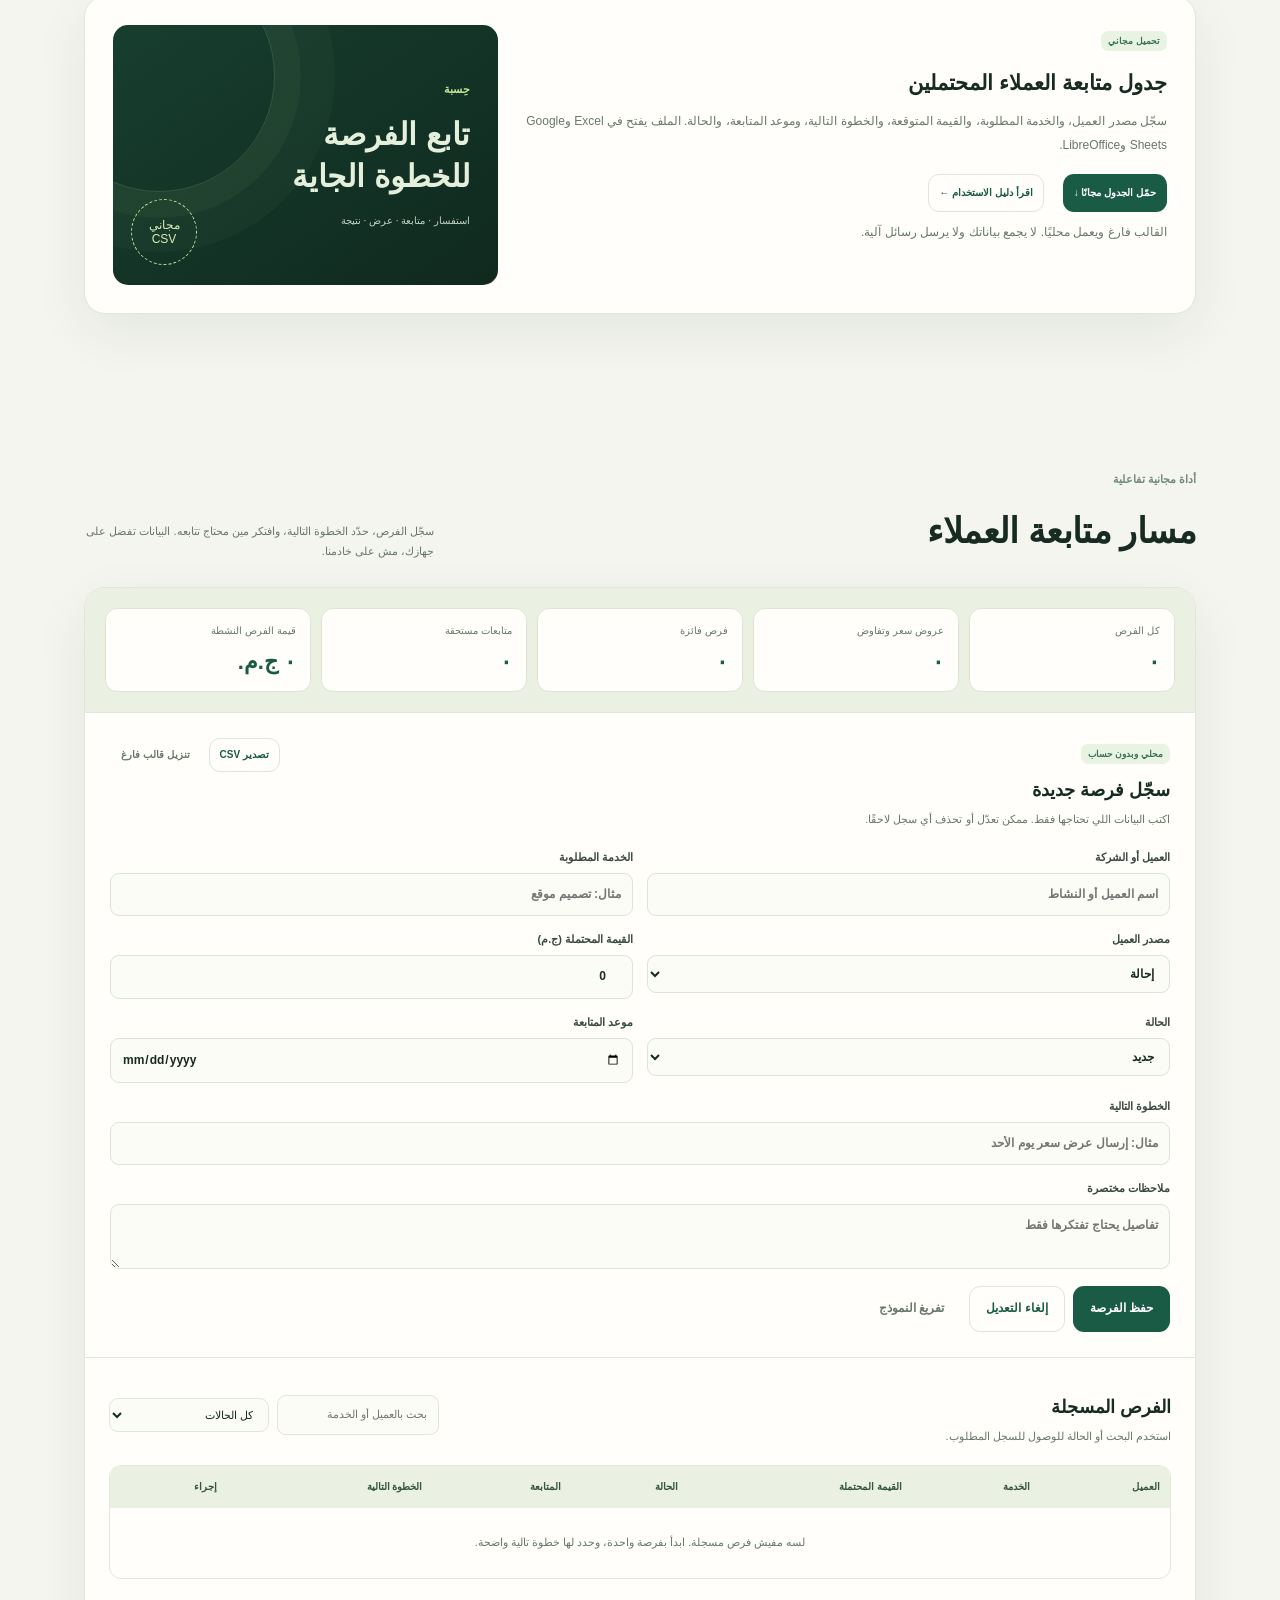
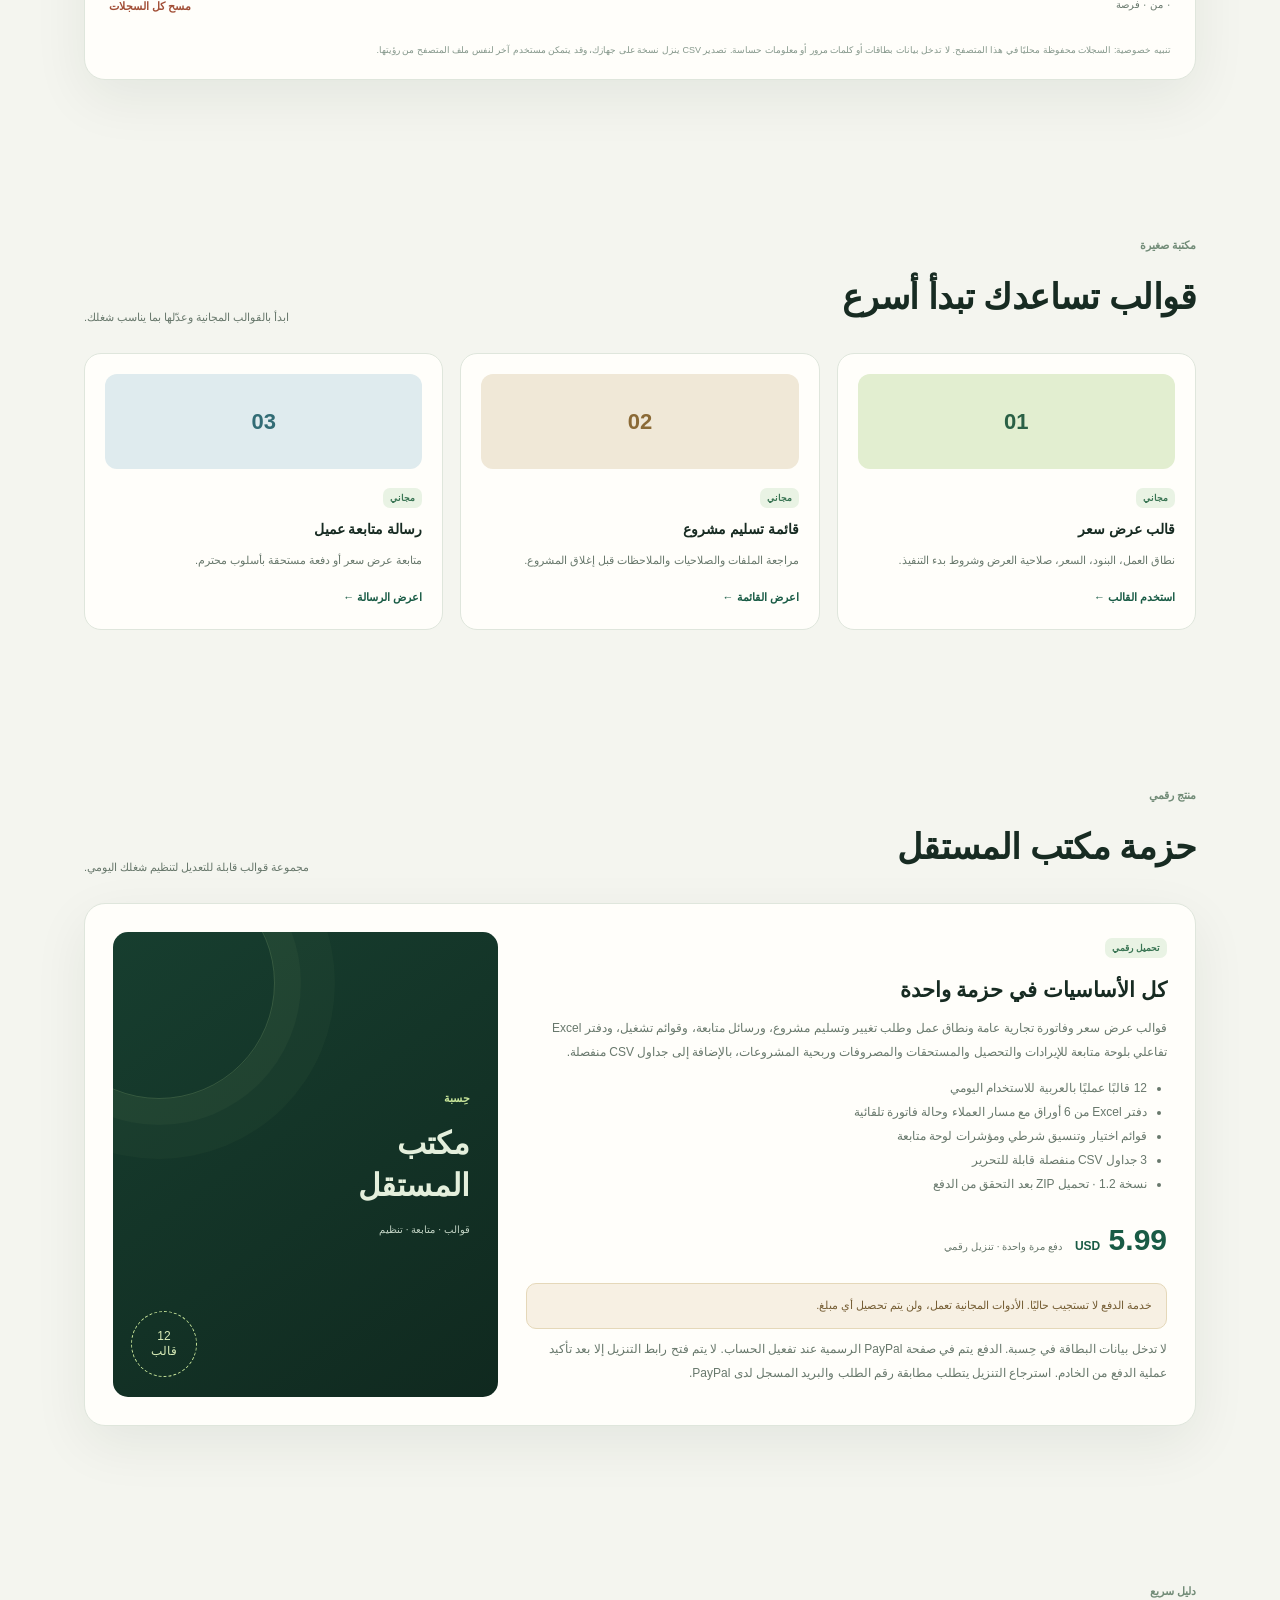
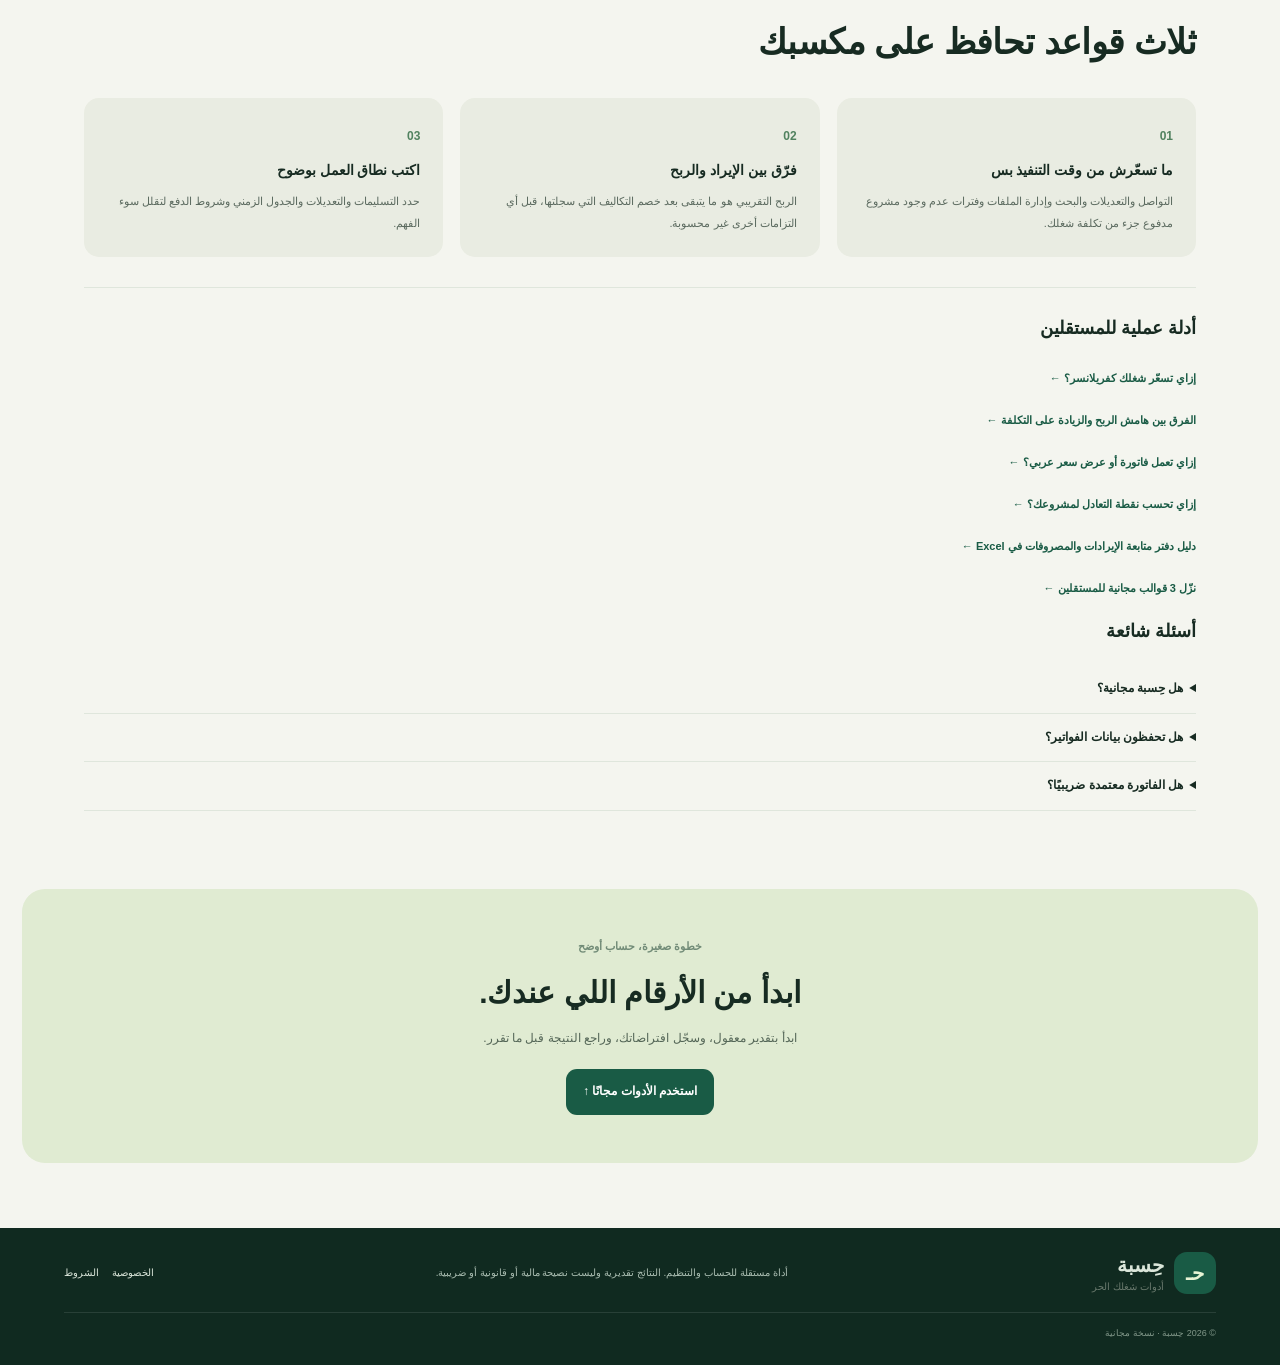
==== commit 30e3312c: "Publish Hesba Freelancer Desk Kit v1.2 with six-sheet business tracker" ====
--- a/hesba/index.html
+++ b/hesba/index.html
@@ -34,7 +34,7 @@
 <p class="fine tracker-privacy-note">تنبيه خصوصية: السجلات محفوظة محليًا في هذا المتصفح. لا تدخل بيانات بطاقات أو كلمات مرور أو معلومات حساسة. تصدير CSV ينزل نسخة على جهازك، وقد يتمكن مستخدم آخر لنفس ملف المتصفح من رؤيتها.</p>
 </div></section>
 <section class="section" id="templates"><div class="head"><div><p class="kicker">مكتبة صغيرة</p><h2>قوالب تساعدك تبدأ أسرع</h2></div><p class="muted">ابدأ بالقوالب المجانية وعدّلها بما يناسب شغلك.</p></div><div class="cards"><article><span class="art green">01</span><span class="tag">مجاني</span><h3>قالب عرض سعر</h3><p>نطاق العمل، البنود، السعر، صلاحية العرض وشروط بدء التنفيذ.</p><button class="under template" data-template="quote">استخدم القالب ←</button></article><article><span class="art sand">02</span><span class="tag">مجاني</span><h3>قائمة تسليم مشروع</h3><p>مراجعة الملفات والصلاحيات والملاحظات قبل إغلاق المشروع.</p><button class="under template" data-template="handover">اعرض القائمة ←</button></article><article><span class="art blue">03</span><span class="tag">مجاني</span><h3>رسالة متابعة عميل</h3><p>متابعة عرض سعر أو دفعة مستحقة بأسلوب محترم.</p><button class="under template" data-template="followup">اعرض الرسالة ←</button></article></div><div id="templateBox" class="templatebox" hidden><div class="linehead"><h3 id="templateTitle"></h3><button class="btn small outline" id="copyTemplate">نسخ النص</button></div><pre id="templateText"></pre><small id="copyStatus" aria-live="polite"></small></div></section>
-<section class="section" id="pro-kit"><div class="head"><div><p class="kicker">منتج رقمي</p><h2>حزمة مكتب المستقل</h2></div><p class="muted">مجموعة قوالب قابلة للتعديل لتنظيم شغلك اليومي.</p></div><div class="kit-card"><div class="kit-copy"><span class="tag">تحميل رقمي</span><h3>كل الأساسيات في حزمة واحدة</h3><p>قوالب عرض سعر وفاتورة تجارية عامة ونطاق عمل وطلب تغيير وتسليم مشروع، ورسائل متابعة، وقوائم تشغيل، ودفتر Excel تفاعلي بلوحة متابعة للإيرادات والتحصيل والمستحقات والمصروفات وربحية المشروعات، بالإضافة إلى جداول CSV منفصلة.</p><ul><li>12 قالبًا عمليًا بالعربية للاستخدام اليومي</li><li>دفتر Excel بلوحة متابعة وصيغ تلقائية</li><li>3 جداول CSV منفصلة قابلة للتحرير</li><li>تحميل ZIP بعد التحقق من الدفع</li></ul><div class="price-row"><strong>5.99 <small>USD</small></strong><span>دفع مرة واحدة · تنزيل رقمي</span></div><div id="checkoutStatus" class="notice-box" role="status" data-state="disabled">الشراء الإلكتروني غير متاح حاليًا. لن يُحصّل أي مبلغ ولن يُفتح التنزيل حتى يكتمل ربط حساب التاجر واختبار الدفع.</div><div id="paypalButtons" hidden></div><div id="downloadArea" hidden><a id="downloadLink" class="btn primary" hidden>تنزيل الحزمة</a></div><div id="recoverySection" class="recovery-box" hidden><h3>اشتريت الحزمة قبل كده؟</h3><p>لو فقدت رابط التنزيل، أدخل رقم طلب PayPal والبريد المرتبط بالدفع. هنراجع حالة الطلب مع PayPal قبل إصدار رمز تنزيل جديد.</p><div class="grid"><label>رقم طلب PayPal<input id="recoveryOrderId" maxlength="40" pattern="[A-Z0-9]+" autocomplete="off" placeholder="رقم الطلب كما يظهر في PayPal"></label><label>البريد الإلكتروني للمشتري<input id="recoveryEmail" type="email" maxlength="254" autocomplete="email" placeholder="البريد المستخدم في الدفع"></label></div><button id="recoveryBtn" type="button" class="btn outline">استعادة التنزيل</button><p id="recoveryStatus" class="fine" role="status" aria-live="polite"></p></div><p class="fine">لا تدخل بيانات البطاقة في حِسبة. الدفع يتم في صفحة PayPal الرسمية عند تفعيل الحساب. لا يتم فتح رابط التنزيل إلا بعد تأكيد عملية الدفع من الخادم. استرجاع التنزيل يتطلب مطابقة رقم الطلب والبريد المسجل لدى PayPal.</p></div><div class="kit-art" aria-hidden="true"><span>حِسبة</span><b>مكتب<br>المستقل</b><small>قوالب · متابعة · تنظيم</small><div class="kit-stamp">12<br>قالب</div></div></div></section>
+<section class="section" id="pro-kit"><div class="head"><div><p class="kicker">منتج رقمي</p><h2>حزمة مكتب المستقل</h2></div><p class="muted">مجموعة قوالب قابلة للتعديل لتنظيم شغلك اليومي.</p></div><div class="kit-card"><div class="kit-copy"><span class="tag">تحميل رقمي</span><h3>كل الأساسيات في حزمة واحدة</h3><p>قوالب عرض سعر وفاتورة تجارية عامة ونطاق عمل وطلب تغيير وتسليم مشروع، ورسائل متابعة، وقوائم تشغيل، ودفتر Excel تفاعلي بلوحة متابعة للإيرادات والتحصيل والمستحقات والمصروفات وربحية المشروعات، بالإضافة إلى جداول CSV منفصلة.</p><ul><li>12 قالبًا عمليًا بالعربية للاستخدام اليومي</li><li>دفتر Excel من 6 أوراق مع مسار العملاء وحالة فاتورة تلقائية</li><li>قوائم اختيار وتنسيق شرطي ومؤشرات لوحة متابعة</li><li>3 جداول CSV منفصلة قابلة للتحرير</li><li>نسخة 1.2 · تحميل ZIP بعد التحقق من الدفع</li></ul><div class="price-row"><strong>5.99 <small>USD</small></strong><span>دفع مرة واحدة · تنزيل رقمي</span></div><div id="checkoutStatus" class="notice-box" role="status" data-state="disabled">الشراء الإلكتروني غير متاح حاليًا. لن يُحصّل أي مبلغ ولن يُفتح التنزيل حتى يكتمل ربط حساب التاجر واختبار الدفع.</div><div id="paypalButtons" hidden></div><div id="downloadArea" hidden><a id="downloadLink" class="btn primary" hidden>تنزيل الحزمة</a></div><div id="recoverySection" class="recovery-box" hidden><h3>اشتريت الحزمة قبل كده؟</h3><p>لو فقدت رابط التنزيل، أدخل رقم طلب PayPal والبريد المرتبط بالدفع. هنراجع حالة الطلب مع PayPal قبل إصدار رمز تنزيل جديد.</p><div class="grid"><label>رقم طلب PayPal<input id="recoveryOrderId" maxlength="40" pattern="[A-Z0-9]+" autocomplete="off" placeholder="رقم الطلب كما يظهر في PayPal"></label><label>البريد الإلكتروني للمشتري<input id="recoveryEmail" type="email" maxlength="254" autocomplete="email" placeholder="البريد المستخدم في الدفع"></label></div><button id="recoveryBtn" type="button" class="btn outline">استعادة التنزيل</button><p id="recoveryStatus" class="fine" role="status" aria-live="polite"></p></div><p class="fine">لا تدخل بيانات البطاقة في حِسبة. الدفع يتم في صفحة PayPal الرسمية عند تفعيل الحساب. لا يتم فتح رابط التنزيل إلا بعد تأكيد عملية الدفع من الخادم. استرجاع التنزيل يتطلب مطابقة رقم الطلب والبريد المسجل لدى PayPal.</p></div><div class="kit-art" aria-hidden="true"><span>حِسبة</span><b>مكتب<br>المستقل</b><small>قوالب · متابعة · تنظيم</small><div class="kit-stamp">12<br>قالب</div></div></div></section>
 <section class="section guide" id="guide"><div class="head"><div><p class="kicker">دليل سريع</p><h2>ثلاث قواعد تحافظ على مكسبك</h2></div></div><div class="guides"><article><b>01</b><h3>ما تسعّرش من وقت التنفيذ بس</h3><p>التواصل والتعديلات والبحث وإدارة الملفات وفترات عدم وجود مشروع مدفوع جزء من تكلفة شغلك.</p></article><article><b>02</b><h3>فرّق بين الإيراد والربح</h3><p>الربح التقريبي هو ما يتبقى بعد خصم التكاليف التي سجلتها، قبل أي التزامات أخرى غير محسوبة.</p></article><article><b>03</b><h3>اكتب نطاق العمل بوضوح</h3><p>حدد التسليمات والتعديلات والجدول الزمني وشروط الدفع لتقلل سوء الفهم.</p></article></div><div class="faq"><h3>أدلة عملية للمستقلين</h3><p><a class="under" href="pricing-guide.html">إزاي تسعّر شغلك كفريلانسر؟ ←</a></p><p><a class="under" href="profit-guide.html">الفرق بين هامش الربح والزيادة على التكلفة ←</a></p><p><a class="under" href="invoice-guide.html">إزاي تعمل فاتورة أو عرض سعر عربي؟ ←</a></p><p><a class="under" href="break-even-guide.html">إزاي تحسب نقطة التعادل لمشروعك؟ ←</a></p><p><a class="under" href="business-tracker-guide.html">دليل دفتر متابعة الإيرادات والمصروفات في Excel ←</a></p><p><a class="under" href="free-samples.html">نزّل 3 قوالب مجانية للمستقلين ←</a></p><h3>أسئلة شائعة</h3><details><summary>هل حِسبة مجانية؟</summary><p>الأدوات الأساسية مجانية ولا تحتاج حسابًا.</p></details><details><summary>هل تحفظون بيانات الفواتير؟</summary><p>لا يرسل التطبيق محتوى الفواتير إلى خادم حِسبة. المسودات الاختيارية تُحفظ محليًا بمتصفحك.</p></details><details><summary>هل الفاتورة معتمدة ضريبيًا؟</summary><p>لا. هذا مستند تجاري عام للطباعة، وليس برنامج فوترة ضريبية معتمدًا. راجع المتطلبات الرسمية في بلدك.</p></details></div></section>
 <section class="end"><p class="kicker">خطوة صغيرة، حساب أوضح</p><h2>ابدأ من الأرقام اللي عندك.</h2><p>ابدأ بتقدير معقول، وسجّل افتراضاتك، وراجع النتيجة قبل ما تقرر.</p><a class="btn primary" href="#tools">استخدم الأدوات مجانًا ↑</a></section>
 </main>
--- a/hesba/style.css
+++ b/hesba/style.css
@@ -9,3 +9,5 @@
 @media(max-width:850px){.resource-grid{grid-template-columns:repeat(2,minmax(0,1fr))}}@media(max-width:600px){.resource-grid{grid-template-columns:1fr}.resource-grid article{padding:19px}.resource-foot{padding:20px 16px}}
 
 .freebie-grid{display:grid;grid-template-columns:repeat(3,minmax(0,1fr));gap:16px;margin:28px 0}.freebie-card{padding:20px;border:1px solid var(--line);border-radius:17px;background:var(--surface);box-shadow:var(--shadow)}.freebie-card .art{margin-bottom:14px}.freebie-card h2{font-size:17px;margin:6px 0}.freebie-card p{color:var(--muted);font-size:12px;line-height:1.95;min-height:70px}.sample-note{margin-top:34px;padding:25px;border:1px solid var(--line);border-radius:18px;background:#fffefa}.sample-note h2{font-size:20px;margin-top:15px}.sample-note p{font-size:13px;color:#4f6054;line-height:2}.sample-note .btn{margin:3px 0 8px}@media(max-width:700px){.freebie-grid{grid-template-columns:1fr}.freebie-card p{min-height:0}.sample-note{padding:18px}}
+
+.recovery-box{margin-top:18px;padding:18px;border:1px solid var(--line);border-radius:14px;background:#fffefa}.recovery-box h3{font-size:16px;margin:0 0 6px}.recovery-box>p{font-size:11px;color:var(--muted);line-height:1.9}.recovery-box .grid{margin:12px 0}.recovery-box .btn{margin-top:8px}.recovery-box button:disabled{opacity:.6;cursor:wait}
